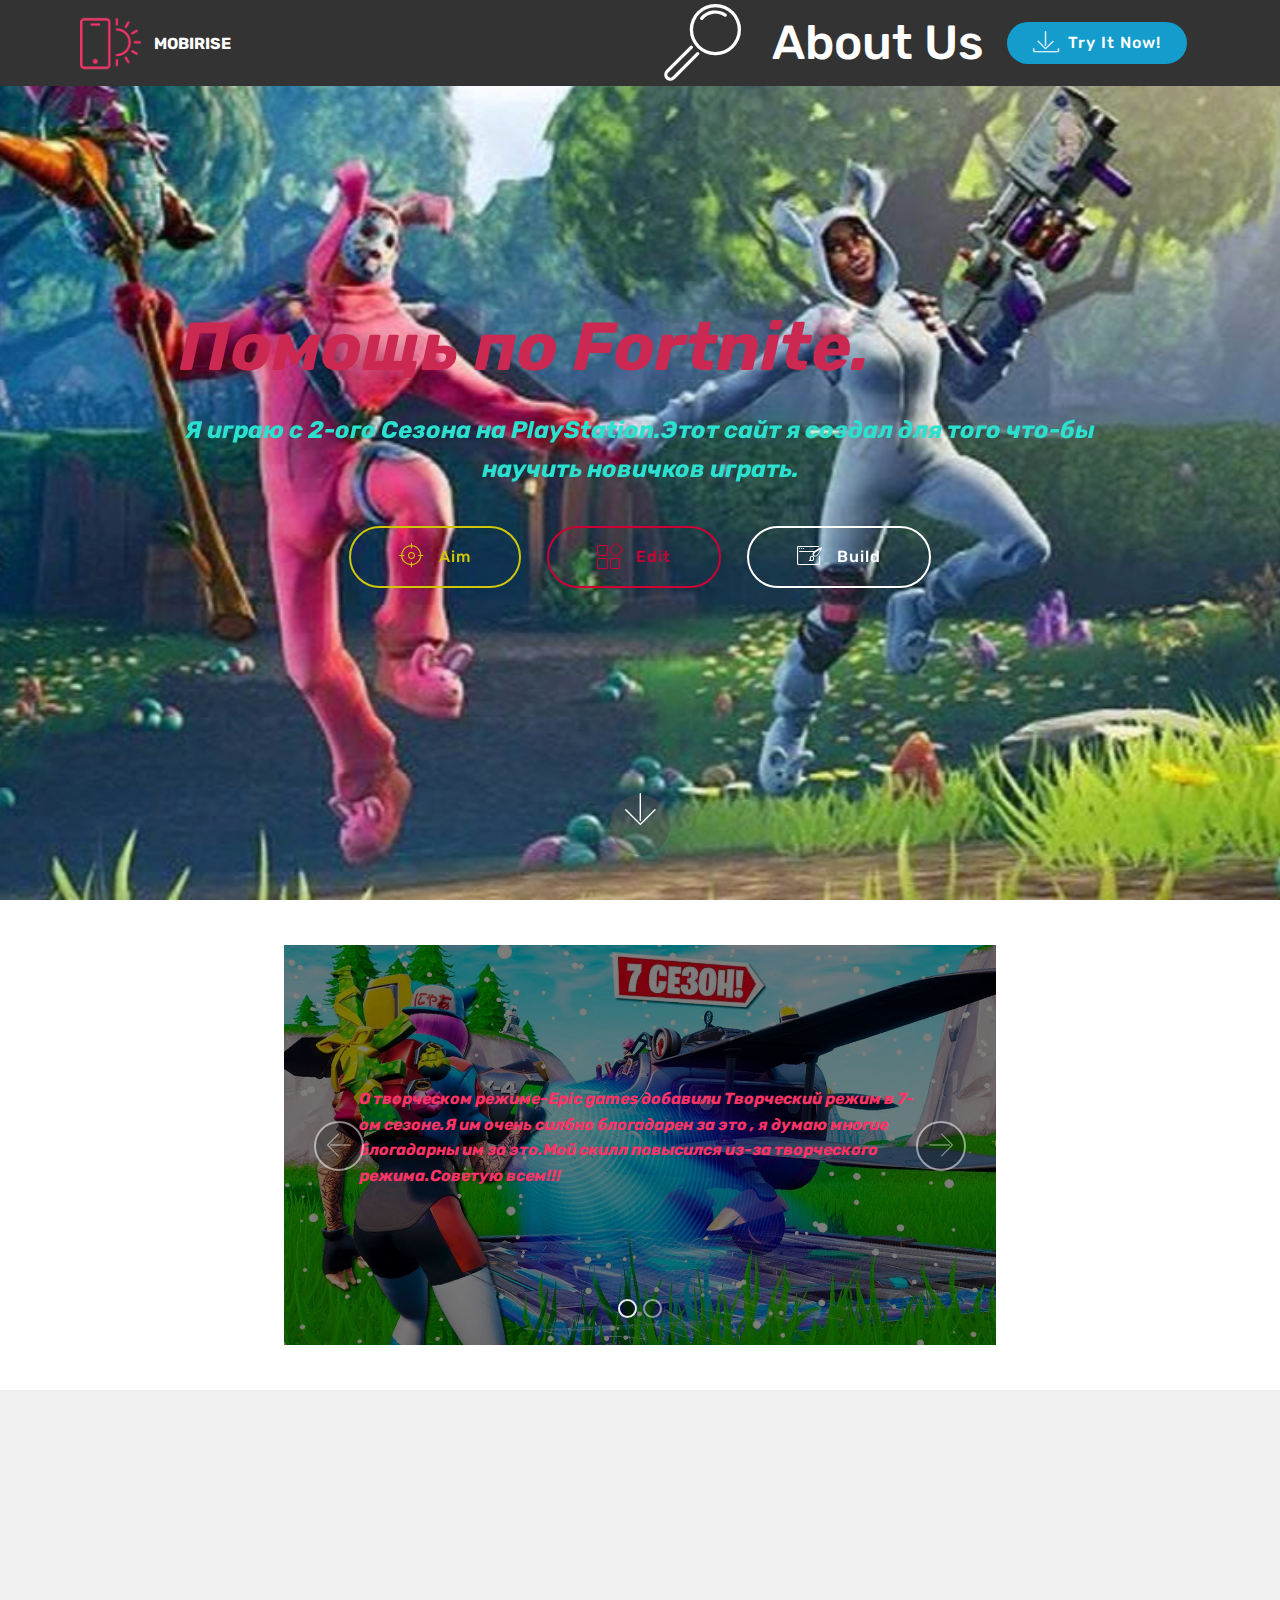
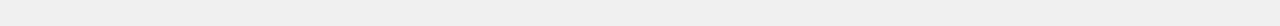
==== index.html @ 2cf1cedc "create github pages" ====
<!DOCTYPE html>
<html  >
<head>
  <!-- Site made with Mobirise Website Builder v4.10.6, https://mobirise.com -->
  <meta charset="UTF-8">
  <meta http-equiv="X-UA-Compatible" content="IE=edge">
  <meta name="generator" content="Mobirise v4.10.6, mobirise.com">
  <meta name="viewport" content="width=device-width, initial-scale=1, minimum-scale=1">
  <link rel="shortcut icon" href="assets/images/xynmxebt0ro-128x57-1.png" type="image/x-icon">
  <meta name="description" content="">
  
  <title>Home</title>
  <link rel="stylesheet" href="assets/web/assets/mobirise-icons/mobirise-icons.css">
  <link rel="stylesheet" href="assets/tether/tether.min.css">
  <link rel="stylesheet" href="assets/bootstrap/css/bootstrap.min.css">
  <link rel="stylesheet" href="assets/bootstrap/css/bootstrap-grid.min.css">
  <link rel="stylesheet" href="assets/bootstrap/css/bootstrap-reboot.min.css">
  <link rel="stylesheet" href="assets/dropdown/css/style.css">
  <link rel="stylesheet" href="assets/animatecss/animate.min.css">
  <link rel="stylesheet" href="assets/theme/css/style.css">
  <link rel="stylesheet" href="assets/mobirise/css/mbr-additional.css" type="text/css">
  
  
  
</head>
<body>
  <section class="menu cid-qTkzRZLJNu" once="menu" id="menu1-0">

    

    <nav class="navbar navbar-expand beta-menu navbar-dropdown align-items-center navbar-fixed-top navbar-toggleable-sm">
        <button class="navbar-toggler navbar-toggler-right" type="button" data-toggle="collapse" data-target="#navbarSupportedContent" aria-controls="navbarSupportedContent" aria-expanded="false" aria-label="Toggle navigation">
            <div class="hamburger">
                <span></span>
                <span></span>
                <span></span>
                <span></span>
            </div>
        </button>
        <div class="menu-logo">
            <div class="navbar-brand">
                <span class="navbar-logo">
                    <a href="https://mobirise.com">
                         <img src="assets/images/logo2.png" alt="Mobirise" style="height: 3.8rem;">
                    </a>
                </span>
                <span class="navbar-caption-wrap">
                    <a class="navbar-caption text-white display-4" href="https://mobirise.com">
                        MOBIRISE
                    </a>
                </span>
            </div>
        </div>
        <div class="collapse navbar-collapse" id="navbarSupportedContent">
            <ul class="navbar-nav nav-dropdown" data-app-modern-menu="true"><li class="nav-item">
                    <a class="nav-link link text-white display-2" href="https://mobirise.com">
                        <span class="mbri-search mbr-iconfont mbr-iconfont-btn"></span>
                        About Us
                    </a>
                </li></ul>
            <div class="navbar-buttons mbr-section-btn">
                <a class="btn btn-sm btn-primary display-4" href="https://mobirise.com">
                    <span class="mbri-save mbr-iconfont mbr-iconfont-btn "></span>
                    Try It Now!
                </a>
            </div>
        </div>
    </nav>
</section>

<section class="engine"><a href="https://mobirise.info/w">free html5 templates</a></section><section class="cid-qTkA127IK8 mbr-fullscreen mbr-parallax-background" id="header2-1">

    

    <div class="mbr-overlay" style="opacity: 0; background-color: rgb(118, 118, 118);"></div>

    <div class="container align-center">
        <div class="row justify-content-md-center">
            <div class="mbr-white col-md-10">
                <h1 class="mbr-section-title mbr-bold pb-3 mbr-fonts-style display-1"><em>Помощь по Fortnite.</em></h1>
                
                <p class="mbr-text pb-3 mbr-fonts-style display-5"><strong><em>Я играю с 2-ого Сезона на PlayStation.Этот сайт я создал для того что-бы научить новичков играть.</em></strong></p>
                <div class="mbr-section-btn"><a class="btn btn-md btn-success-outline display-7" href="page3.html"><span class="mbri-target mbr-iconfont mbr-iconfont-btn"></span>Aim</a>
                     <a class="btn btn-md btn-secondary-outline display-7" href="page2.html#header5-i"><span class="mbri-extension mbr-iconfont mbr-iconfont-btn"></span>Edit</a> <a class="btn btn-md btn-white-outline display-7" href="page1.html#counters4-a" target="_blank"><span class="mbri-website-theme mbr-iconfont mbr-iconfont-btn"></span>Build</a></div>
            </div>
        </div>
    </div>
    <div class="mbr-arrow hidden-sm-down" aria-hidden="true">
        <a href="#next">
            <i class="mbri-down mbr-iconfont"></i>
        </a>
    </div>
</section>

<section class="carousel slide cid-rxCg6i2IRf" data-interval="false" id="slider2-5">

    
    <div class="container content-slider">
        <div class="content-slider-wrap">
            <div><div class="mbr-slider slide carousel" data-pause="true" data-keyboard="false" data-ride="false" data-interval="false"><ol class="carousel-indicators"><li data-app-prevent-settings="" data-target="#slider2-5" class=" active" data-slide-to="0"></li><li data-app-prevent-settings="" data-target="#slider2-5" data-slide-to="1"></li></ol><div class="carousel-inner" role="listbox"><div class="carousel-item slider-fullscreen-image active" data-bg-video-slide="false" style="background-image: url(assets/images/maxresdefault-1280x720.jpg);"><div class="container container-slide"><div class="image_wrapper"><div class="mbr-overlay"></div><img src="assets/images/maxresdefault-1280x720.jpg"><div class="carousel-caption justify-content-center"><div class="col-10 align-center"><p class="lead mbr-text mbr-fonts-style display-7"><strong><em>О творческом режиме-Epic games добавили Творческий режим в 7-ом сезоне.Я им очень силбно блогадарен за это , я думаю многие блогадарны им за это.Мой скилл повысился из-за творческого режима.Советую всем!!!</em></strong></p></div></div></div></div></div><div class="carousel-item slider-fullscreen-image" data-bg-video-slide="false" style="background-image: url(assets/images/unnamed-288x288.jpeg);"><div class="container container-slide"><div class="image_wrapper"><div class="mbr-overlay"></div><img src="assets/images/unnamed-288x288.jpeg"><div class="carousel-caption justify-content-center"><div class="col-10 align-center"><p class="lead mbr-text mbr-fonts-style display-7"><strong><em>У меня есть свой канал "LutpuT,, подписывайтесь!</em></strong></p></div></div></div></div></div></div><a data-app-prevent-settings="" class="carousel-control carousel-control-prev" role="button" data-slide="prev" href="#slider2-5"><span aria-hidden="true" class="mbri-left mbr-iconfont"></span><span class="sr-only">Previous</span></a><a data-app-prevent-settings="" class="carousel-control carousel-control-next" role="button" data-slide="next" href="#slider2-5"><span aria-hidden="true" class="mbri-right mbr-iconfont"></span><span class="sr-only">Next</span></a></div></div> 
        </div>
    </div>
</section>

<section class="mbr-section info1 cid-rxD9LId1D6" data-bg-video="http://www.youtube.com/watch?v=uNCr7NdOJgw" id="info1-r">

    

    <div class="mbr-overlay" style="opacity: 0.9; background-color: rgb(239, 239, 239);">
    </div>
    <div class="container">
        <div class="row justify-content-center content-row">
            <div class="media-container-column title col-12 col-lg-7 col-md-6">
                
                <h2 class="align-left mbr-bold mbr-fonts-style display-2">Создатель-Шиков Артем.</h2>
            </div>
            <div class="media-container-column col-12 col-lg-3 col-md-4">
                
            </div>
        </div>
    </div>
</section>


  <script src="assets/web/assets/jquery/jquery.min.js"></script>
  <script src="assets/popper/popper.min.js"></script>
  <script src="assets/tether/tether.min.js"></script>
  <script src="assets/bootstrap/js/bootstrap.min.js"></script>
  <script src="assets/smoothscroll/smooth-scroll.js"></script>
  <script src="assets/dropdown/js/nav-dropdown.js"></script>
  <script src="assets/dropdown/js/navbar-dropdown.js"></script>
  <script src="assets/touchswipe/jquery.touch-swipe.min.js"></script>
  <script src="assets/bootstrapcarouselswipe/bootstrap-carousel-swipe.js"></script>
  <script src="assets/parallax/jarallax.min.js"></script>
  <script src="assets/ytplayer/jquery.mb.ytplayer.min.js"></script>
  <script src="assets/vimeoplayer/jquery.mb.vimeo_player.js"></script>
  <script src="assets/viewportchecker/jquery.viewportchecker.js"></script>
  <script src="assets/theme/js/script.js"></script>
  <script src="assets/slidervideo/script.js"></script>
  
  
  <input name="animation" type="hidden">
  </body>
</html>
---- assets/web/assets/mobirise-icons/mobirise-icons.css ----
@font-face {
  font-family: 'MobiriseIcons';
  src:  url('mobirise-icons.eot?spat4u');
  src:  url('mobirise-icons.eot?spat4u#iefix') format('embedded-opentype'),
    url('mobirise-icons.ttf?spat4u') format('truetype'),
    url('mobirise-icons.woff?spat4u') format('woff'),
    url('mobirise-icons.svg?spat4u#MobiriseIcons') format('svg');
  font-weight: normal;
  font-style: normal;
}

[class^="mbri-"], [class*=" mbri-"] {
  /* use !important to prevent issues with browser extensions that change fonts */
  font-family: MobiriseIcons !important;
  speak: none;
  font-style: normal;
  font-weight: normal;
  font-variant: normal;
  text-transform: none;
  line-height: 1;

  /* Better Font Rendering =========== */
  -webkit-font-smoothing: antialiased;
  -moz-osx-font-smoothing: grayscale;
}

.mbri-add-submenu:before {
  content: "\e900";
}
.mbri-alert:before {
  content: "\e901";
}
.mbri-align-center:before {
  content: "\e902";
}
.mbri-align-justify:before {
  content: "\e903";
}
.mbri-align-left:before {
  content: "\e904";
}
.mbri-align-right:before {
  content: "\e905";
}
.mbri-android:before {
  content: "\e906";
}
.mbri-apple:before {
  content: "\e907";
}
.mbri-arrow-down:before {
  content: "\e908";
}
.mbri-arrow-next:before {
  content: "\e909";
}
.mbri-arrow-prev:before {
  content: "\e90a";
}
.mbri-arrow-up:before {
  content: "\e90b";
}
.mbri-bold:before {
  content: "\e90c";
}
.mbri-bookmark:before {
  content: "\e90d";
}
.mbri-bootstrap:before {
  content: "\e90e";
}
.mbri-briefcase:before {
  content: "\e90f";
}
.mbri-browse:before {
  content: "\e910";
}
.mbri-bulleted-list:before {
  content: "\e911";
}
.mbri-calendar:before {
  content: "\e912";
}
.mbri-camera:before {
  content: "\e913";
}
.mbri-cart-add:before {
  content: "\e914";
}
.mbri-cart-full:before {
  content: "\e915";
}
.mbri-cash:before {
  content: "\e916";
}
.mbri-change-style:before {
  content: "\e917";
}
.mbri-chat:before {
  content: "\e918";
}
.mbri-clock:before {
  content: "\e919";
}
.mbri-close:before {
  content: "\e91a";
}
.mbri-cloud:before {
  content: "\e91b";
}
.mbri-code:before {
  content: "\e91c";
}
.mbri-contact-form:before {
  content: "\e91d";
}
.mbri-credit-card:before {
  content: "\e91e";
}
.mbri-cursor-click:before {
  content: "\e91f";
}
.mbri-cust-feedback:before {
  content: "\e920";
}
.mbri-database:before {
  content: "\e921";
}
.mbri-delivery:before {
  content: "\e922";
}
.mbri-desktop:before {
  content: "\e923";
}
.mbri-devices:before {
  content: "\e924";
}
.mbri-down:before {
  content: "\e925";
}
.mbri-download:before {
  content: "\e989";
}
.mbri-drag-n-drop:before {
  content: "\e927";
}
.mbri-drag-n-drop2:before {
  content: "\e928";
}
.mbri-edit:before {
  content: "\e929";
}
.mbri-edit2:before {
  content: "\e92a";
}
.mbri-error:before {
  content: "\e92b";
}
.mbri-extension:before {
  content: "\e92c";
}
.mbri-features:before {
  content: "\e92d";
}
.mbri-file:before {
  content: "\e92e";
}
.mbri-flag:before {
  content: "\e92f";
}
.mbri-folder:before {
  content: "\e930";
}
.mbri-gift:before {
  content: "\e931";
}
.mbri-github:before {
  content: "\e932";
}
.mbri-globe:before {
  content: "\e933";
}
.mbri-globe-2:before {
  content: "\e934";
}
.mbri-growing-chart:before {
  content: "\e935";
}
.mbri-hearth:before {
  content: "\e936";
}
.mbri-help:before {
  content: "\e937";
}
.mbri-home:before {
  content: "\e938";
}
.mbri-hot-cup:before {
  content: "\e939";
}
.mbri-idea:before {
  content: "\e93a";
}
.mbri-image-gallery:before {
  content: "\e93b";
}
.mbri-image-slider:before {
  content: "\e93c";
}
.mbri-info:before {
  content: "\e93d";
}
.mbri-italic:before {
  content: "\e93e";
}
.mbri-key:before {
  content: "\e93f";
}
.mbri-laptop:before {
  content: "\e940";
}
.mbri-layers:before {
  content: "\e941";
}
.mbri-left-right:before {
  content: "\e942";
}
.mbri-left:before {
  content: "\e943";
}
.mbri-letter:before {
  content: "\e944";
}
.mbri-like:before {
  content: "\e945";
}
.mbri-link:before {
  content: "\e946";
}
.mbri-lock:before {
  content: "\e947";
}
.mbri-login:before {
  content: "\e948";
}
.mbri-logout:before {
  content: "\e949";
}
.mbri-magic-stick:before {
  content: "\e94a";
}
.mbri-map-pin:before {
  content: "\e94b";
}
.mbri-menu:before {
  content: "\e94c";
}
.mbri-mobile:before {
  content: "\e94d";
}
.mbri-mobile2:before {
  content: "\e94e";
}
.mbri-mobirise:before {
  content: "\e94f";
}
.mbri-more-horizontal:before {
  content: "\e950";
}
.mbri-more-vertical:before {
  content: "\e951";
}
.mbri-music:before {
  content: "\e952";
}
.mbri-new-file:before {
  content: "\e953";
}
.mbri-numbered-list:before {
  content: "\e954";
}
.mbri-opened-folder:before {
  content: "\e955";
}
.mbri-pages:before {
  content: "\e956";
}
.mbri-paper-plane:before {
  content: "\e957";
}
.mbri-paperclip:before {
  content: "\e958";
}
.mbri-photo:before {
  content: "\e959";
}
.mbri-photos:before {
  content: "\e95a";
}
.mbri-pin:before {
  content: "\e95b";
}
.mbri-play:before {
  content: "\e95c";
}
.mbri-plus:before {
  content: "\e95d";
}
.mbri-preview:before {
  content: "\e95e";
}
.mbri-print:before {
  content: "\e95f";
}
.mbri-protect:before {
  content: "\e960";
}
.mbri-question:before {
  content: "\e961";
}
.mbri-quote-left:before {
  content: "\e962";
}
.mbri-quote-right:before {
  content: "\e963";
}
.mbri-refresh:before {
  content: "\e964";
}
.mbri-responsive:before {
  content: "\e965";
}
.mbri-right:before {
  content: "\e966";
}
.mbri-rocket:before {
  content: "\e967";
}
.mbri-sad-face:before {
  content: "\e968";
}
.mbri-sale:before {
  content: "\e969";
}
.mbri-save:before {
  content: "\e96a";
}
.mbri-search:before {
  content: "\e96b";
}
.mbri-setting:before {
  content: "\e96c";
}
.mbri-setting2:before {
  content: "\e96d";
}
.mbri-setting3:before {
  content: "\e96e";
}
.mbri-share:before {
  content: "\e96f";
}
.mbri-shopping-bag:before {
  content: "\e970";
}
.mbri-shopping-basket:before {
  content: "\e971";
}
.mbri-shopping-cart:before {
  content: "\e972";
}
.mbri-sites:before {
  content: "\e973";
}
.mbri-smile-face:before {
  content: "\e974";
}
.mbri-speed:before {
  content: "\e975";
}
.mbri-star:before {
  content: "\e976";
}
.mbri-success:before {
  content: "\e977";
}
.mbri-sun:before {
  content: "\e978";
}
.mbri-sun2:before {
  content: "\e979";
}
.mbri-tablet:before {
  content: "\e97a";
}
.mbri-tablet-vertical:before {
  content: "\e97b";
}
.mbri-target:before {
  content: "\e97c";
}
.mbri-timer:before {
  content: "\e97d";
}
.mbri-to-ftp:before {
  content: "\e97e";
}
.mbri-to-local-drive:before {
  content: "\e97f";
}
.mbri-touch-swipe:before {
  content: "\e980";
}
.mbri-touch:before {
  content: "\e981";
}
.mbri-trash:before {
  content: "\e982";
}
.mbri-underline:before {
  content: "\e983";
}
.mbri-unlink:before {
  content: "\e984";
}
.mbri-unlock:before {
  content: "\e985";
}
.mbri-up-down:before {
  content: "\e986";
}
.mbri-up:before {
  content: "\e987";
}
.mbri-update:before {
  content: "\e988";
}
.mbri-upload:before {
 content: "\e926"; 
}
.mbri-user:before {
  content: "\e98a";
}
.mbri-user2:before {
  content: "\e98b";
}
.mbri-users:before {
  content: "\e98c";
}
.mbri-video:before {
  content: "\e98d";
}
.mbri-video-play:before {
  content: "\e98e";
}
.mbri-watch:before {
  content: "\e98f";
}
.mbri-website-theme:before {
  content: "\e990";
}
.mbri-wifi:before {
  content: "\e991";
}
.mbri-windows:before {
  content: "\e992";
}
.mbri-zoom-out:before {
  content: "\e993";
}
.mbri-redo:before {
  content: "\e994";
}
.mbri-undo:before {
  content: "\e995";
}
---- assets/dropdown/css/style.css ----
.navbar-dropdown {
  left: 0;
  padding: 0;
  position: absolute;
  right: 0;
  top: 0;
  transition: all 0.45s ease;
  z-index: 1030;
  background: #282828; }
  .navbar-dropdown .navbar-logo {
    margin-right: 0.8rem;
    transition: margin 0.3s ease-in-out;
    vertical-align: middle; }
    .navbar-dropdown .navbar-logo img {
      height: 3.125rem;
      transition: all 0.3s ease-in-out; }
    .navbar-dropdown .navbar-logo.mbr-iconfont {
      font-size: 3.125rem;
      line-height: 3.125rem; }
  .navbar-dropdown .navbar-caption {
    font-weight: 700;
    white-space: normal;
    vertical-align: -4px;
    line-height: 3.125rem !important; }
    .navbar-dropdown .navbar-caption, .navbar-dropdown .navbar-caption:hover {
      color: inherit;
      text-decoration: none; }
  .navbar-dropdown .mbr-iconfont + .navbar-caption {
    vertical-align: -1px; }
  .navbar-dropdown.navbar-fixed-top {
    position: fixed; }
  .navbar-dropdown .navbar-brand span {
    vertical-align: -4px; }
  .navbar-dropdown.bg-color.transparent {
    background: none; }
  .navbar-dropdown.navbar-short .navbar-brand {
    padding: 0.625rem 0; }
    .navbar-dropdown.navbar-short .navbar-brand span {
      vertical-align: -1px; }
  .navbar-dropdown.navbar-short .navbar-caption {
    line-height: 2.375rem !important;
    vertical-align: -2px; }
  .navbar-dropdown.navbar-short .navbar-logo {
    margin-right: 0.5rem; }
    .navbar-dropdown.navbar-short .navbar-logo img {
      height: 2.375rem; }
    .navbar-dropdown.navbar-short .navbar-logo.mbr-iconfont {
      font-size: 2.375rem;
      line-height: 2.375rem; }
  .navbar-dropdown.navbar-short .mbr-table-cell {
    height: 3.625rem; }
  .navbar-dropdown .navbar-close {
    left: 0.6875rem;
    position: fixed;
    top: 0.75rem;
    z-index: 1000; }
  .navbar-dropdown .hamburger-icon {
    content: "";
    display: inline-block;
    vertical-align: middle;
    width: 16px;
    -webkit-box-shadow: 0 -6px 0 1px #282828,0 0 0 1px #282828,0 6px 0 1px #282828;
    -moz-box-shadow: 0 -6px 0 1px #282828,0 0 0 1px #282828,0 6px 0 1px #282828;
    box-shadow: 0 -6px 0 1px #282828,0 0 0 1px #282828,0 6px 0 1px #282828; }

.dropdown-menu .dropdown-toggle[data-toggle="dropdown-submenu"]::after {
  border-bottom: 0.35em solid transparent;
  border-left: 0.35em solid;
  border-right: 0;
  border-top: 0.35em solid transparent;
  margin-left: 0.3rem; }

.dropdown-menu .dropdown-item:focus {
  outline: 0; }

.nav-dropdown {
  font-size: 0.75rem;
  font-weight: 500;
  height: auto !important; }
  .nav-dropdown .nav-btn {
    padding-left: 1rem; }
  .nav-dropdown .link {
    margin: .667em 1.667em;
    font-weight: 500;
    padding: 0;
    transition: color .2s ease-in-out; }
    .nav-dropdown .link.dropdown-toggle {
      margin-right: 2.583em; }
      .nav-dropdown .link.dropdown-toggle::after {
        margin-left: .25rem;
        border-top: 0.35em solid;
        border-right: 0.35em solid transparent;
        border-left: 0.35em solid transparent;
        border-bottom: 0; }
      .nav-dropdown .link.dropdown-toggle[aria-expanded="true"] {
        margin: 0;
        padding: 0.667em 3.263em  0.667em 1.667em; }
  .nav-dropdown .link::after,
  .nav-dropdown .dropdown-item::after {
    color: inherit; }
  .nav-dropdown .btn {
    font-size: 0.75rem;
    font-weight: 700;
    letter-spacing: 0;
    margin-bottom: 0;
    padding-left: 1.25rem;
    padding-right: 1.25rem; }
  .nav-dropdown .dropdown-menu {
    border-radius: 0;
    border: 0;
    left: 0;
    margin: 0;
    padding-bottom: 1.25rem;
    padding-top: 1.25rem;
    position: relative; }
  .nav-dropdown .dropdown-submenu {
    margin-left: 0.125rem;
    top: 0; }
  .nav-dropdown .dropdown-item {
    font-weight: 500;
    line-height: 2;
    padding: 0.3846em 4.615em 0.3846em 1.5385em;
    position: relative;
    transition: color .2s ease-in-out, background-color .2s ease-in-out; }
    .nav-dropdown .dropdown-item::after {
      margin-top: -0.3077em;
      position: absolute;
      right: 1.1538em;
      top: 50%; }
    .nav-dropdown .dropdown-item:focus, .nav-dropdown .dropdown-item:hover {
      background: none; }

@media (max-width: 767px) {
  .nav-dropdown.navbar-toggleable-sm {
    bottom: 0;
    display: none;
    left: 0;
    overflow-x: hidden;
    position: fixed;
    top: 0;
    transform: translateX(-100%);
    -ms-transform: translateX(-100%);
    -webkit-transform: translateX(-100%);
    width: 18.75rem;
    z-index: 999; } }
.nav-dropdown.navbar-toggleable-xl {
  bottom: 0;
  display: none;
  left: 0;
  overflow-x: hidden;
  position: fixed;
  top: 0;
  transform: translateX(-100%);
  -ms-transform: translateX(-100%);
  -webkit-transform: translateX(-100%);
  width: 18.75rem;
  z-index: 999; }

.nav-dropdown-sm {
  display: block !important;
  overflow-x: hidden;
  overflow: auto;
  padding-top: 3.875rem; }
  .nav-dropdown-sm::after {
    content: "";
    display: block;
    height: 3rem;
    width: 100%; }
  .nav-dropdown-sm.collapse.in ~ .navbar-close {
    display: block !important; }
  .nav-dropdown-sm.collapsing, .nav-dropdown-sm.collapse.in {
    transform: translateX(0);
    -ms-transform: translateX(0);
    -webkit-transform: translateX(0);
    transition: all 0.25s ease-out;
    -webkit-transition: all 0.25s ease-out;
    background: #282828; }
  .nav-dropdown-sm.collapsing[aria-expanded="false"] {
    transform: translateX(-100%);
    -ms-transform: translateX(-100%);
    -webkit-transform: translateX(-100%); }
  .nav-dropdown-sm .nav-item {
    display: block;
    margin-left: 0 !important;
    padding-left: 0; }
  .nav-dropdown-sm .link,
  .nav-dropdown-sm .dropdown-item {
    border-top: 1px dotted rgba(255, 255, 255, 0.1);
    font-size: 0.8125rem;
    line-height: 1.6;
    margin: 0 !important;
    padding: 0.875rem 2.4rem 0.875rem 1.5625rem !important;
    position: relative;
    white-space: normal; }
    .nav-dropdown-sm .link:focus, .nav-dropdown-sm .link:hover,
    .nav-dropdown-sm .dropdown-item:focus,
    .nav-dropdown-sm .dropdown-item:hover {
      background: rgba(0, 0, 0, 0.2) !important;
      color: #c0a375; }
  .nav-dropdown-sm .nav-btn {
    position: relative;
    padding: 1.5625rem 1.5625rem 0 1.5625rem; }
    .nav-dropdown-sm .nav-btn::before {
      border-top: 1px dotted rgba(255, 255, 255, 0.1);
      content: "";
      left: 0;
      position: absolute;
      top: 0;
      width: 100%; }
    .nav-dropdown-sm .nav-btn + .nav-btn {
      padding-top: 0.625rem; }
      .nav-dropdown-sm .nav-btn + .nav-btn::before {
        display: none; }
  .nav-dropdown-sm .btn {
    padding: 0.625rem 0; }
  .nav-dropdown-sm .dropdown-toggle[data-toggle="dropdown-submenu"]::after {
    margin-left: .25rem;
    border-top: 0.35em solid;
    border-right: 0.35em solid transparent;
    border-left: 0.35em solid transparent;
    border-bottom: 0; }
  .nav-dropdown-sm .dropdown-toggle[data-toggle="dropdown-submenu"][aria-expanded="true"]::after {
    border-top: 0;
    border-right: 0.35em solid transparent;
    border-left: 0.35em solid transparent;
    border-bottom: 0.35em solid; }
  .nav-dropdown-sm .dropdown-menu {
    margin: 0;
    padding: 0;
    position: relative;
    top: 0;
    left: 0;
    width: 100%;
    border: 0;
    float: none;
    border-radius: 0;
    background: none; }
  .nav-dropdown-sm .dropdown-submenu {
    left: 100%;
    margin-left: 0.125rem;
    margin-top: -1.25rem;
    top: 0; }

.navbar-toggleable-sm .nav-dropdown .dropdown-menu {
  position: absolute; }

.navbar-toggleable-sm .nav-dropdown .dropdown-submenu {
  left: 100%;
  margin-left: 0.125rem;
  margin-top: -1.25rem;
  top: 0; }

.navbar-toggleable-sm.opened .nav-dropdown .dropdown-menu {
  position: relative; }

.navbar-toggleable-sm.opened .nav-dropdown .dropdown-submenu {
  left: 0;
  margin-left: 00rem;
  margin-top: 0rem;
  top: 0; }

.is-builder .nav-dropdown.collapsing {
  transition: none !important; }

/*# sourceMappingURL=style.css.map */
---- assets/theme/css/style.css ----
/*!
 * Mobirise v4 theme (https://mobirise.com/)
 * Copyright 2017 Mobirise
 */
section {
  background-color: #eeeeee;
}

section,
.container,
.container-fluid {
  position: relative;
  word-wrap: break-word;
}

a.mbr-iconfont:hover {
  text-decoration: none;
}

.article .lead p, .article .lead ul, .article .lead ol, .article .lead pre, .article .lead blockquote {
  margin-bottom: 0;
}

a {
  font-style: normal;
  font-weight: 400;
  cursor: pointer;
}

a, a:hover {
  text-decoration: none;
}

figure {
  margin-bottom: 0;
}

body {
  color: #232323;
}

h1, h2, h3, h4, h5, h6,
.h1, .h2, .h3, .h4, .h5, .h6,
.display-1, .display-2, .display-3, .display-4 {
  line-height: 1;
  word-break: break-word;
  word-wrap: break-word;
}

b, strong {
  font-weight: bold;
}

blockquote {
  padding: 10px 0 10px 20px;
  position: relative;
  border-left: 2px solid;
  border-color: #ff3366;
}

input:-webkit-autofill, input:-webkit-autofill:hover, input:-webkit-autofill:focus, input:-webkit-autofill:active {
  transition-delay: 9999s;
  transition-property: background-color, color;
}

textarea[type="hidden"] {
  display: none;
}

body {
  position: relative;
}

section {
  background-position: 50% 50%;
  background-repeat: no-repeat;
  background-size: cover;
}

section .mbr-background-video,
section .mbr-background-video-preview {
  position: absolute;
  bottom: 0;
  left: 0;
  right: 0;
  top: 0;
}

.hidden {
  visibility: hidden;
}

.mbr-z-index20 {
  z-index: 20;
}

/*! Base colors */
.mbr-white {
  color: #ffffff;
}

.mbr-black {
  color: #000000;
}

.mbr-bg-white {
  background-color: #ffffff;
}

.mbr-bg-black {
  background-color: #000000;
}

/*! Text-aligns */
.align-left {
  text-align: left;
}

.align-center {
  text-align: center;
}

.align-right {
  text-align: right;
}

@media (max-width: 767px) {
  .align-left, .align-center, .align-right, .mbr-section-btn, .mbr-section-title {
    text-align: center;
  }
}

/*! Font-weight  */
.mbr-light {
  font-weight: 300;
}

.mbr-regular {
  font-weight: 400;
}

.mbr-semibold {
  font-weight: 500;
}

.mbr-bold {
  font-weight: 700;
}

/*! Media  */
.media-size-item {
  -webkit-flex: 1 1 auto;
  -moz-flex: 1 1 auto;
  -ms-flex: 1 1 auto;
  -o-flex: 1 1 auto;
  flex: 1 1 auto;
}

.media-content {
  -webkit-flex-basis: 100%;
  flex-basis: 100%;
}

.media-container-row {
  display: -ms-flexbox;
  display: -webkit-flex;
  display: flex;
  -webkit-flex-direction: row;
  -ms-flex-direction: row;
  flex-direction: row;
  -webkit-flex-wrap: wrap;
  -ms-flex-wrap: wrap;
  flex-wrap: wrap;
  -webkit-justify-content: center;
  -ms-flex-pack: center;
  justify-content: center;
  -webkit-align-content: center;
  -ms-flex-line-pack: center;
  align-content: center;
  -webkit-align-items: start;
  -ms-flex-align: start;
  align-items: start;
}

.media-container-row .media-size-item {
  width: 400px;
}

.media-container-column {
  display: -ms-flexbox;
  display: -webkit-flex;
  display: flex;
  -webkit-flex-direction: column;
  -ms-flex-direction: column;
  flex-direction: column;
  -webkit-flex-wrap: wrap;
  -ms-flex-wrap: wrap;
  flex-wrap: wrap;
  -webkit-justify-content: center;
  -ms-flex-pack: center;
  justify-content: center;
  -webkit-align-content: center;
  -ms-flex-line-pack: center;
  align-content: center;
  -webkit-align-items: stretch;
  -ms-flex-align: stretch;
  align-items: stretch;
}

.media-container-column > * {
  width: 100%;
}

@media (min-width: 992px) {
  .media-container-row {
    -webkit-flex-wrap: nowrap;
    -ms-flex-wrap: nowrap;
    flex-wrap: nowrap;
  }
}

figure {
  overflow: hidden;
}

figure[mbr-media-size] {
  transition: width 0.1s;
}

.mbr-figure img, .mbr-figure iframe {
  display: block;
  width: 100%;
}

.card {
  background-color: transparent;
  border: none;
}

.card-box {
  width: 100%;
}

.card-img {
  text-align: center;
  flex-shrink: 0;
  -webkit-flex-shrink: 0;
}

.media {
  max-width: 100%;
  margin: 0 auto;
}

.mbr-figure {
  -ms-flex-item-align: center;
  -ms-grid-row-align: center;
  -webkit-align-self: center;
  align-self: center;
}

.media-container > div {
  max-width: 100%;
}

.mbr-figure img, .card-img img {
  width: 100%;
}

@media (max-width: 991px) {
  .media-size-item {
    width: auto !important;
  }
  .media {
    width: auto;
  }
  .mbr-figure {
    width: 100% !important;
  }
}

/*! Buttons */
.mbr-section-btn {
  margin-left: -.25rem;
  margin-right: -.25rem;
  font-size: 0;
}

nav .mbr-section-btn {
  margin-left: 0rem;
  margin-right: 0rem;
}

/*! Btn icon margin */
.btn .mbr-iconfont, .btn.btn-sm .mbr-iconfont {
  cursor: pointer;
  margin-right: 0.5rem;
}

.btn.btn-md .mbr-iconfont, .btn.btn-md .mbr-iconfont {
  margin-right: 0.8rem;
}

.mbr-regular {
  font-weight: 400;
}

.mbr-semibold {
  font-weight: 500;
}

.mbr-bold {
  font-weight: 700;
}

[type="submit"] {
  -webkit-appearance: none;
}

/*! Full-screen */
.mbr-fullscreen .mbr-overlay {
  min-height: 100vh;
}

.mbr-fullscreen {
  display: flex;
  display: -webkit-flex;
  display: -moz-flex;
  display: -ms-flex;
  display: -o-flex;
  align-items: center;
  -webkit-align-items: center;
  min-height: 100vh;
  padding-top: 3rem;
  padding-bottom: 3rem;
}

/*! Map */
.map {
  height: 25rem;
  position: relative;
}

.map iframe {
  width: 100%;
  height: 100%;
}

/* Form */
.form-asterisk {
  font-family: initial;
  position: absolute;
  top: -2px;
  font-weight: normal;
}

/*! Scroll to top arrow */
.mbr-arrow-up {
  bottom: 25px;
  right: 90px;
  position: fixed;
  text-align: right;
  z-index: 5000;
  color: #ffffff;
  font-size: 32px;
  transform: rotate(180deg);
  -webkit-transform: rotate(180deg);
}

.mbr-arrow-up a {
  background: rgba(0, 0, 0, 0.2);
  border-radius: 3px;
  color: #fff;
  display: inline-block;
  height: 60px;
  width: 60px;
  outline-style: none !important;
  position: relative;
  text-decoration: none;
  transition: all .3s ease-in-out;
  cursor: pointer;
  text-align: center;
}

.mbr-arrow-up a:hover {
  background-color: rgba(0, 0, 0, 0.4);
}

.mbr-arrow-up a i {
  line-height: 60px;
}

.mbr-arrow-up-icon {
  display: block;
  color: #fff;
}

.mbr-arrow-up-icon::before {
  content: "\203a";
  display: inline-block;
  font-family: serif;
  font-size: 32px;
  line-height: 1;
  font-style: normal;
  position: relative;
  top: 6px;
  left: -4px;
  -webkit-transform: rotate(-90deg);
  transform: rotate(-90deg);
}

/*! Arrow Down */
.mbr-arrow {
  position: absolute;
  bottom: 45px;
  left: 50%;
  width: 60px;
  height: 60px;
  cursor: pointer;
  background-color: rgba(80, 80, 80, 0.5);
  border-radius: 50%;
  -webkit-transform: translateX(-50%);
  transform: translateX(-50%);
}

.mbr-arrow > a {
  display: inline-block;
  text-decoration: none;
  outline-style: none;
  -webkit-animation: arrowdown 1.7s ease-in-out infinite;
  animation: arrowdown 1.7s ease-in-out infinite;
}

.mbr-arrow > a > i {
  position: absolute;
  top: -2px;
  left: 15px;
  font-size: 2rem;
}

@keyframes arrowdown {
  0% {
    transform: translateY(0px);
    -webkit-transform: translateY(0px);
  }
  50% {
    transform: translateY(-5px);
    -webkit-transform: translateY(-5px);
  }
  100% {
    transform: translateY(0px);
    -webkit-transform: translateY(0px);
  }
}

@-webkit-keyframes arrowdown {
  0% {
    transform: translateY(0px);
    -webkit-transform: translateY(0px);
  }
  50% {
    transform: translateY(-5px);
    -webkit-transform: translateY(-5px);
  }
  100% {
    transform: translateY(0px);
    -webkit-transform: translateY(0px);
  }
}

@media (max-width: 500px) {
  .mbr-arrow-up {
    left: 50%;
    right: auto;
    transform: translateX(-50%) rotate(180deg);
    -webkit-transform: translateX(-50%) rotate(180deg);
  }
}

/*Gradients animation*/
@keyframes gradient-animation {
  from {
    background-position: 0% 100%;
    animation-timing-function: ease-in-out;
  }
  to {
    background-position: 100% 0%;
    animation-timing-function: ease-in-out;
  }
}

@-webkit-keyframes gradient-animation {
  from {
    background-position: 0% 100%;
    animation-timing-function: ease-in-out;
  }
  to {
    background-position: 100% 0%;
    animation-timing-function: ease-in-out;
  }
}

.bg-gradient {
  background-size: 200% 200%;
  animation: gradient-animation 5s infinite alternate;
  -webkit-animation: gradient-animation 5s infinite alternate;
}

.menu .navbar-brand {
  display: -webkit-flex;
}

.menu .navbar-brand span {
  display: flex;
  display: -webkit-flex;
}

.menu .navbar-brand .navbar-caption-wrap {
  display: -webkit-flex;
}

.menu .navbar-brand .navbar-logo img {
  display: -webkit-flex;
}

@media (min-width: 768px) and (max-width: 1023px) {
  .menu .navbar-toggleable-sm .navbar-nav {
    display: -webkit-box;
    display: -webkit-flex;
    display: -ms-flexbox;
  }
}

@media (max-width: 1023px) {
  .menu .navbar-collapse {
    max-height: 93.5vh;
  }
  .menu .navbar-collapse.show {
    overflow: auto;
  }
}

@media (min-width: 1024px) {
  .menu .navbar-nav.nav-dropdown {
    display: -webkit-flex;
  }
  .menu .navbar-toggleable-sm .navbar-collapse {
    display: -webkit-flex !important;
  }
  .menu .collapsed .navbar-collapse {
    max-height: 93.5vh;
  }
  .menu .collapsed .navbar-collapse.show {
    overflow: auto;
  }
}

@media (max-width: 767px) {
  .menu .navbar-collapse {
    max-height: 80vh;
  }
}

.navbar {
  display: -webkit-flex;
  -webkit-flex-wrap: wrap;
  -webkit-align-items: center;
  -webkit-justify-content: space-between;
}

.navbar-collapse {
  -webkit-flex-basis: 100%;
  -webkit-flex-grow: 1;
  -webkit-align-items: center;
}

.nav-dropdown .link {
  padding: .667em 1.667em !important;
  margin: 0 !important;
}

.nav {
  display: -webkit-flex;
  -webkit-flex-wrap: wrap;
}

.row {
  display: -webkit-flex;
  -webkit-flex-wrap: wrap;
}

.justify-content-center {
  -webkit-justify-content: center;
}

.form-inline {
  display: -webkit-flex;
  -webkit-flex-flow: row wrap;
  -webkit-align-items: center;
}

.card-wrapper {
  -webkit-flex: 1;
}

.carousel-control {
  z-index: 10;
  display: -webkit-flex;
  -webkit-align-items: center;
  -webkit-justify-content: center;
}

.carousel-controls {
  display: -webkit-flex;
}

.media {
  display: -webkit-flex;
}

.form-group:focus {
  outline: none;
}

.jq-selectbox__select {
  padding: 1.07em .5em;
  position: absolute;
  top: 0;
  left: 0;
  width: 100%;
}

.jq-selectbox__dropdown {
  position: absolute;
  top: 100% !important;
  left: 0 !important;
  width: 100% !important;
}

.jq-selectbox__trigger-arrow {
  transform: translateY(-50%);
}

.jq-selectbox li {
  padding: 1.07em .5em;
}

input[type="range"] {
  padding-left: 0 !important;
  padding-right: 0 !important;
}

.modal-dialog, .modal-content {
  height: 100%;
}

.modal-dialog .carousel-inner {
  height: 100%;
  height: -webkit-fill-available;
  height: fill-available;
}

.carousel-item {
  text-align: center;
}

.carousel-item img {
  margin: auto;
}
.engine {
	position: absolute;
	text-indent: -2400px;
	text-align: center;
	padding: 0;
	top: 0;
	left: -2400px;
}
---- assets/mobirise/css/mbr-additional.css ----
@import url(https://fonts.googleapis.com/css?family=Rubik:300,300i,400,400i,500,500i,700,700i,900,900i);





body {
  font-style: normal;
  line-height: 1.5;
}
.mbr-section-title {
  font-style: normal;
  line-height: 1.2;
}
.mbr-section-subtitle {
  line-height: 1.3;
}
.mbr-text {
  font-style: normal;
  line-height: 1.6;
}
.display-1 {
  font-family: 'Rubik', sans-serif;
  font-size: 4.25rem;
}
.display-1 > .mbr-iconfont {
  font-size: 6.8rem;
}
.display-2 {
  font-family: 'Rubik', sans-serif;
  font-size: 3rem;
}
.display-2 > .mbr-iconfont {
  font-size: 4.8rem;
}
.display-4 {
  font-family: 'Rubik', sans-serif;
  font-size: 1rem;
}
.display-4 > .mbr-iconfont {
  font-size: 1.6rem;
}
.display-5 {
  font-family: 'Rubik', sans-serif;
  font-size: 1.5rem;
}
.display-5 > .mbr-iconfont {
  font-size: 2.4rem;
}
.display-7 {
  font-family: 'Rubik', sans-serif;
  font-size: 1rem;
}
.display-7 > .mbr-iconfont {
  font-size: 1.6rem;
}
/* ---- Fluid typography for mobile devices ---- */
/* 1.4 - font scale ratio ( bootstrap == 1.42857 ) */
/* 100vw - current viewport width */
/* (48 - 20)  48 == 48rem == 768px, 20 == 20rem == 320px(minimal supported viewport) */
/* 0.65 - min scale variable, may vary */
@media (max-width: 768px) {
  .display-1 {
    font-size: 3.4rem;
    font-size: calc( 2.1374999999999997rem + (4.25 - 2.1374999999999997) * ((100vw - 20rem) / (48 - 20)));
    line-height: calc( 1.4 * (2.1374999999999997rem + (4.25 - 2.1374999999999997) * ((100vw - 20rem) / (48 - 20))));
  }
  .display-2 {
    font-size: 2.4rem;
    font-size: calc( 1.7rem + (3 - 1.7) * ((100vw - 20rem) / (48 - 20)));
    line-height: calc( 1.4 * (1.7rem + (3 - 1.7) * ((100vw - 20rem) / (48 - 20))));
  }
  .display-4 {
    font-size: 0.8rem;
    font-size: calc( 1rem + (1 - 1) * ((100vw - 20rem) / (48 - 20)));
    line-height: calc( 1.4 * (1rem + (1 - 1) * ((100vw - 20rem) / (48 - 20))));
  }
  .display-5 {
    font-size: 1.2rem;
    font-size: calc( 1.175rem + (1.5 - 1.175) * ((100vw - 20rem) / (48 - 20)));
    line-height: calc( 1.4 * (1.175rem + (1.5 - 1.175) * ((100vw - 20rem) / (48 - 20))));
  }
}
/* Buttons */
.btn {
  font-weight: 500;
  border-width: 2px;
  font-style: normal;
  letter-spacing: 1px;
  margin: .4rem .8rem;
  white-space: normal;
  -webkit-transition: all 0.3s ease-in-out;
  -moz-transition: all 0.3s ease-in-out;
  transition: all 0.3s ease-in-out;
  display: inline-flex;
  align-items: center;
  justify-content: center;
  word-break: break-word;
  -webkit-align-items: center;
  -webkit-justify-content: center;
  display: -webkit-inline-flex;
  padding: 1rem 3rem;
  border-radius: 3px;
}
.btn-sm {
  font-weight: 500;
  letter-spacing: 1px;
  -webkit-transition: all 0.3s ease-in-out;
  -moz-transition: all 0.3s ease-in-out;
  transition: all 0.3s ease-in-out;
  padding: 0.6rem 1.5rem;
  border-radius: 3px;
}
.btn-md {
  font-weight: 500;
  letter-spacing: 1px;
  margin: .4rem .8rem !important;
  -webkit-transition: all 0.3s ease-in-out;
  -moz-transition: all 0.3s ease-in-out;
  transition: all 0.3s ease-in-out;
  padding: 1rem 3rem;
  border-radius: 3px;
}
.btn-lg {
  font-weight: 500;
  letter-spacing: 1px;
  margin: .4rem .8rem !important;
  -webkit-transition: all 0.3s ease-in-out;
  -moz-transition: all 0.3s ease-in-out;
  transition: all 0.3s ease-in-out;
  padding: 1.2rem 3.2rem;
  border-radius: 3px;
}
.bg-primary {
  background-color: #149dcc !important;
}
.bg-success {
  background-color: #f7ed4a !important;
}
.bg-info {
  background-color: #82786e !important;
}
.bg-warning {
  background-color: #879a9f !important;
}
.bg-danger {
  background-color: #b1a374 !important;
}
.btn-primary,
.btn-primary:active {
  background-color: #149dcc !important;
  border-color: #149dcc !important;
  color: #ffffff !important;
}
.btn-primary:hover,
.btn-primary:focus,
.btn-primary.focus,
.btn-primary.active {
  color: #ffffff !important;
  background-color: #0d6786 !important;
  border-color: #0d6786 !important;
}
.btn-primary.disabled,
.btn-primary:disabled {
  color: #ffffff !important;
  background-color: #0d6786 !important;
  border-color: #0d6786 !important;
}
.btn-secondary,
.btn-secondary:active {
  background-color: #ff3366 !important;
  border-color: #ff3366 !important;
  color: #ffffff !important;
}
.btn-secondary:hover,
.btn-secondary:focus,
.btn-secondary.focus,
.btn-secondary.active {
  color: #ffffff !important;
  background-color: #e50039 !important;
  border-color: #e50039 !important;
}
.btn-secondary.disabled,
.btn-secondary:disabled {
  color: #ffffff !important;
  background-color: #e50039 !important;
  border-color: #e50039 !important;
}
.btn-info,
.btn-info:active {
  background-color: #82786e !important;
  border-color: #82786e !important;
  color: #ffffff !important;
}
.btn-info:hover,
.btn-info:focus,
.btn-info.focus,
.btn-info.active {
  color: #ffffff !important;
  background-color: #59524b !important;
  border-color: #59524b !important;
}
.btn-info.disabled,
.btn-info:disabled {
  color: #ffffff !important;
  background-color: #59524b !important;
  border-color: #59524b !important;
}
.btn-success,
.btn-success:active {
  background-color: #f7ed4a !important;
  border-color: #f7ed4a !important;
  color: #3f3c03 !important;
}
.btn-success:hover,
.btn-success:focus,
.btn-success.focus,
.btn-success.active {
  color: #3f3c03 !important;
  background-color: #eadd0a !important;
  border-color: #eadd0a !important;
}
.btn-success.disabled,
.btn-success:disabled {
  color: #3f3c03 !important;
  background-color: #eadd0a !important;
  border-color: #eadd0a !important;
}
.btn-warning,
.btn-warning:active {
  background-color: #879a9f !important;
  border-color: #879a9f !important;
  color: #ffffff !important;
}
.btn-warning:hover,
.btn-warning:focus,
.btn-warning.focus,
.btn-warning.active {
  color: #ffffff !important;
  background-color: #617479 !important;
  border-color: #617479 !important;
}
.btn-warning.disabled,
.btn-warning:disabled {
  color: #ffffff !important;
  background-color: #617479 !important;
  border-color: #617479 !important;
}
.btn-danger,
.btn-danger:active {
  background-color: #b1a374 !important;
  border-color: #b1a374 !important;
  color: #ffffff !important;
}
.btn-danger:hover,
.btn-danger:focus,
.btn-danger.focus,
.btn-danger.active {
  color: #ffffff !important;
  background-color: #8b7d4e !important;
  border-color: #8b7d4e !important;
}
.btn-danger.disabled,
.btn-danger:disabled {
  color: #ffffff !important;
  background-color: #8b7d4e !important;
  border-color: #8b7d4e !important;
}
.btn-white {
  color: #333333 !important;
}
.btn-white,
.btn-white:active {
  background-color: #ffffff !important;
  border-color: #ffffff !important;
  color: #808080 !important;
}
.btn-white:hover,
.btn-white:focus,
.btn-white.focus,
.btn-white.active {
  color: #808080 !important;
  background-color: #d9d9d9 !important;
  border-color: #d9d9d9 !important;
}
.btn-white.disabled,
.btn-white:disabled {
  color: #808080 !important;
  background-color: #d9d9d9 !important;
  border-color: #d9d9d9 !important;
}
.btn-black,
.btn-black:active {
  background-color: #333333 !important;
  border-color: #333333 !important;
  color: #ffffff !important;
}
.btn-black:hover,
.btn-black:focus,
.btn-black.focus,
.btn-black.active {
  color: #ffffff !important;
  background-color: #0d0d0d !important;
  border-color: #0d0d0d !important;
}
.btn-black.disabled,
.btn-black:disabled {
  color: #ffffff !important;
  background-color: #0d0d0d !important;
  border-color: #0d0d0d !important;
}
.btn-primary-outline,
.btn-primary-outline:active {
  background: none;
  border-color: #0b566f;
  color: #0b566f;
}
.btn-primary-outline:hover,
.btn-primary-outline:focus,
.btn-primary-outline.focus,
.btn-primary-outline.active {
  color: #ffffff;
  background-color: #149dcc;
  border-color: #149dcc;
}
.btn-primary-outline.disabled,
.btn-primary-outline:disabled {
  color: #ffffff !important;
  background-color: #149dcc !important;
  border-color: #149dcc !important;
}
.btn-secondary-outline,
.btn-secondary-outline:active {
  background: none;
  border-color: #cc0033;
  color: #cc0033;
}
.btn-secondary-outline:hover,
.btn-secondary-outline:focus,
.btn-secondary-outline.focus,
.btn-secondary-outline.active {
  color: #ffffff;
  background-color: #ff3366;
  border-color: #ff3366;
}
.btn-secondary-outline.disabled,
.btn-secondary-outline:disabled {
  color: #ffffff !important;
  background-color: #ff3366 !important;
  border-color: #ff3366 !important;
}
.btn-info-outline,
.btn-info-outline:active {
  background: none;
  border-color: #4b453f;
  color: #4b453f;
}
.btn-info-outline:hover,
.btn-info-outline:focus,
.btn-info-outline.focus,
.btn-info-outline.active {
  color: #ffffff;
  background-color: #82786e;
  border-color: #82786e;
}
.btn-info-outline.disabled,
.btn-info-outline:disabled {
  color: #ffffff !important;
  background-color: #82786e !important;
  border-color: #82786e !important;
}
.btn-success-outline,
.btn-success-outline:active {
  background: none;
  border-color: #d2c609;
  color: #d2c609;
}
.btn-success-outline:hover,
.btn-success-outline:focus,
.btn-success-outline.focus,
.btn-success-outline.active {
  color: #3f3c03;
  background-color: #f7ed4a;
  border-color: #f7ed4a;
}
.btn-success-outline.disabled,
.btn-success-outline:disabled {
  color: #3f3c03 !important;
  background-color: #f7ed4a !important;
  border-color: #f7ed4a !important;
}
.btn-warning-outline,
.btn-warning-outline:active {
  background: none;
  border-color: #55666b;
  color: #55666b;
}
.btn-warning-outline:hover,
.btn-warning-outline:focus,
.btn-warning-outline.focus,
.btn-warning-outline.active {
  color: #ffffff;
  background-color: #879a9f;
  border-color: #879a9f;
}
.btn-warning-outline.disabled,
.btn-warning-outline:disabled {
  color: #ffffff !important;
  background-color: #879a9f !important;
  border-color: #879a9f !important;
}
.btn-danger-outline,
.btn-danger-outline:active {
  background: none;
  border-color: #7a6e45;
  color: #7a6e45;
}
.btn-danger-outline:hover,
.btn-danger-outline:focus,
.btn-danger-outline.focus,
.btn-danger-outline.active {
  color: #ffffff;
  background-color: #b1a374;
  border-color: #b1a374;
}
.btn-danger-outline.disabled,
.btn-danger-outline:disabled {
  color: #ffffff !important;
  background-color: #b1a374 !important;
  border-color: #b1a374 !important;
}
.btn-black-outline,
.btn-black-outline:active {
  background: none;
  border-color: #000000;
  color: #000000;
}
.btn-black-outline:hover,
.btn-black-outline:focus,
.btn-black-outline.focus,
.btn-black-outline.active {
  color: #ffffff;
  background-color: #333333;
  border-color: #333333;
}
.btn-black-outline.disabled,
.btn-black-outline:disabled {
  color: #ffffff !important;
  background-color: #333333 !important;
  border-color: #333333 !important;
}
.btn-white-outline,
.btn-white-outline:active,
.btn-white-outline.active {
  background: none;
  border-color: #ffffff;
  color: #ffffff;
}
.btn-white-outline:hover,
.btn-white-outline:focus,
.btn-white-outline.focus {
  color: #333333;
  background-color: #ffffff;
  border-color: #ffffff;
}
.text-primary {
  color: #149dcc !important;
}
.text-secondary {
  color: #ff3366 !important;
}
.text-success {
  color: #f7ed4a !important;
}
.text-info {
  color: #82786e !important;
}
.text-warning {
  color: #879a9f !important;
}
.text-danger {
  color: #b1a374 !important;
}
.text-white {
  color: #ffffff !important;
}
.text-black {
  color: #000000 !important;
}
a.text-primary:hover,
a.text-primary:focus {
  color: #0b566f !important;
}
a.text-secondary:hover,
a.text-secondary:focus {
  color: #cc0033 !important;
}
a.text-success:hover,
a.text-success:focus {
  color: #d2c609 !important;
}
a.text-info:hover,
a.text-info:focus {
  color: #4b453f !important;
}
a.text-warning:hover,
a.text-warning:focus {
  color: #55666b !important;
}
a.text-danger:hover,
a.text-danger:focus {
  color: #7a6e45 !important;
}
a.text-white:hover,
a.text-white:focus {
  color: #b3b3b3 !important;
}
a.text-black:hover,
a.text-black:focus {
  color: #4d4d4d !important;
}
.alert-success {
  background-color: #70c770;
}
.alert-info {
  background-color: #82786e;
}
.alert-warning {
  background-color: #879a9f;
}
.alert-danger {
  background-color: #b1a374;
}
.mbr-section-btn a.btn:not(.btn-form) {
  border-radius: 100px;
}
.mbr-section-btn a.btn:not(.btn-form):hover,
.mbr-section-btn a.btn:not(.btn-form):focus {
  box-shadow: none !important;
}
.mbr-section-btn a.btn:not(.btn-form):hover,
.mbr-section-btn a.btn:not(.btn-form):focus {
  box-shadow: 0 10px 40px 0 rgba(0, 0, 0, 0.2) !important;
  -webkit-box-shadow: 0 10px 40px 0 rgba(0, 0, 0, 0.2) !important;
}
.mbr-gallery-filter li a {
  border-radius: 100px !important;
}
.mbr-gallery-filter li.active .btn {
  background-color: #149dcc;
  border-color: #149dcc;
  color: #ffffff;
}
.mbr-gallery-filter li.active .btn:focus {
  box-shadow: none;
}
.nav-tabs .nav-link {
  border-radius: 100px !important;
}
.btn-form {
  border-radius: 0;
}
.btn-form:hover {
  cursor: pointer;
}
a,
a:hover {
  color: #149dcc;
}
.mbr-plan-header.bg-primary .mbr-plan-subtitle,
.mbr-plan-header.bg-primary .mbr-plan-price-desc {
  color: #b4e6f8;
}
.mbr-plan-header.bg-success .mbr-plan-subtitle,
.mbr-plan-header.bg-success .mbr-plan-price-desc {
  color: #ffffff;
}
.mbr-plan-header.bg-info .mbr-plan-subtitle,
.mbr-plan-header.bg-info .mbr-plan-price-desc {
  color: #beb8b2;
}
.mbr-plan-header.bg-warning .mbr-plan-subtitle,
.mbr-plan-header.bg-warning .mbr-plan-price-desc {
  color: #ced6d8;
}
.mbr-plan-header.bg-danger .mbr-plan-subtitle,
.mbr-plan-header.bg-danger .mbr-plan-price-desc {
  color: #dfd9c6;
}
/* Scroll to top button*/
.scrollToTop_wraper {
  display: none;
}
#scrollToTop a i:before {
  content: '';
  position: absolute;
  height: 40%;
  top: 25%;
  background: #fff;
  width: 2px;
  left: calc(50% - 1px);
}
#scrollToTop a i:after {
  content: '';
  position: absolute;
  display: block;
  border-top: 2px solid #fff;
  border-right: 2px solid #fff;
  width: 40%;
  height: 40%;
  left: 30%;
  bottom: 30%;
  transform: rotate(135deg);
  -webkit-transform: rotate(135deg);
}
/* Others*/
.note-check a[data-value=Rubik] {
  font-style: normal;
}
.mbr-arrow a {
  color: #ffffff;
}
@media (max-width: 767px) {
  .mbr-arrow {
    display: none;
  }
}
.form-control-label {
  position: relative;
  cursor: pointer;
  margin-bottom: .357em;
  padding: 0;
}
.alert {
  color: #ffffff;
  border-radius: 0;
  border: 0;
  font-size: .875rem;
  line-height: 1.5;
  margin-bottom: 1.875rem;
  padding: 1.25rem;
  position: relative;
}
.alert.alert-form::after {
  background-color: inherit;
  bottom: -7px;
  content: "";
  display: block;
  height: 14px;
  left: 50%;
  margin-left: -7px;
  position: absolute;
  transform: rotate(45deg);
  width: 14px;
  -webkit-transform: rotate(45deg);
}
.form-control {
  background-color: #f5f5f5;
  box-shadow: none;
  color: #565656;
  font-family: 'Rubik', sans-serif;
  font-size: 1rem;
  line-height: 1.43;
  min-height: 3.5em;
  padding: 1.07em .5em;
}
.form-control > .mbr-iconfont {
  font-size: 1.6rem;
}
.form-control,
.form-control:focus {
  border: 1px solid #e8e8e8;
}
.form-active .form-control:invalid {
  border-color: red;
}
.mbr-overlay {
  background-color: #000;
  bottom: 0;
  left: 0;
  opacity: .5;
  position: absolute;
  right: 0;
  top: 0;
  z-index: 0;
  pointer-events: none;
}
blockquote {
  font-style: italic;
  padding: 10px 0 10px 20px;
  font-size: 1.09rem;
  position: relative;
  border-color: #149dcc;
  border-width: 3px;
}
ul,
ol,
pre,
blockquote {
  margin-bottom: 2.3125rem;
}
pre {
  background: #f4f4f4;
  padding: 10px 24px;
  white-space: pre-wrap;
}
.inactive {
  -webkit-user-select: none;
  -moz-user-select: none;
  -ms-user-select: none;
  user-select: none;
  pointer-events: none;
  -webkit-user-drag: none;
  user-drag: none;
}
.mbr-section__comments .row {
  justify-content: center;
  -webkit-justify-content: center;
}
/* Forms */
.mbr-form .btn {
  margin: .4rem 0;
}
.mbr-form .input-group-btn a.btn {
  border-radius: 100px !important;
}
.mbr-form .input-group-btn a.btn:hover {
  box-shadow: 0 10px 40px 0 rgba(0, 0, 0, 0.2);
}
.mbr-form .input-group-btn button[type="submit"] {
  border-radius: 100px !important;
  padding: 1rem 3rem;
}
.mbr-form .input-group-btn button[type="submit"]:hover {
  box-shadow: 0 10px 40px 0 rgba(0, 0, 0, 0.2);
}
.form2 .form-control {
  border-top-left-radius: 100px;
  border-bottom-left-radius: 100px;
}
.form2 .input-group-btn a.btn {
  border-top-left-radius: 0 !important;
  border-bottom-left-radius: 0 !important;
}
.form2 .input-group-btn button[type="submit"] {
  border-top-left-radius: 0 !important;
  border-bottom-left-radius: 0 !important;
}
.form3 input[type="email"] {
  border-radius: 100px !important;
}
@media (max-width: 349px) {
  .form2 input[type="email"] {
    border-radius: 100px !important;
  }
  .form2 .input-group-btn a.btn {
    border-radius: 100px !important;
  }
  .form2 .input-group-btn button[type="submit"] {
    border-radius: 100px !important;
  }
}
@media (max-width: 767px) {
  .btn {
    font-size: .75rem !important;
  }
  .btn .mbr-iconfont {
    font-size: 1rem !important;
  }
}
/* Social block */
.btn-social {
  font-size: 20px;
  border-radius: 50%;
  padding: 0;
  width: 44px;
  height: 44px;
  line-height: 44px;
  text-align: center;
  position: relative;
  border: 2px solid #c0a375;
  border-color: #149dcc;
  color: #232323;
  cursor: pointer;
}
.btn-social i {
  top: 0;
  line-height: 44px;
  width: 44px;
}
.btn-social:hover {
  color: #fff;
  background: #149dcc;
}
.btn-social + .btn {
  margin-left: .1rem;
}
/* Footer */
.mbr-footer-content li::before,
.mbr-footer .mbr-contacts li::before {
  background: #149dcc;
}
.mbr-footer-content li a:hover,
.mbr-footer .mbr-contacts li a:hover {
  color: #149dcc;
}
.footer3 input[type="email"],
.footer4 input[type="email"] {
  border-radius: 100px !important;
}
.footer3 .input-group-btn a.btn,
.footer4 .input-group-btn a.btn {
  border-radius: 100px !important;
}
.footer3 .input-group-btn button[type="submit"],
.footer4 .input-group-btn button[type="submit"] {
  border-radius: 100px !important;
}
/* Headers*/
.header13 .form-inline input[type="email"],
.header14 .form-inline input[type="email"] {
  border-radius: 100px;
}
.header13 .form-inline input[type="text"],
.header14 .form-inline input[type="text"] {
  border-radius: 100px;
}
.header13 .form-inline input[type="tel"],
.header14 .form-inline input[type="tel"] {
  border-radius: 100px;
}
.header13 .form-inline a.btn,
.header14 .form-inline a.btn {
  border-radius: 100px;
}
.header13 .form-inline button,
.header14 .form-inline button {
  border-radius: 100px !important;
}
.offset-1 {
  margin-left: 8.33333%;
}
.offset-2 {
  margin-left: 16.66667%;
}
.offset-3 {
  margin-left: 25%;
}
.offset-4 {
  margin-left: 33.33333%;
}
.offset-5 {
  margin-left: 41.66667%;
}
.offset-6 {
  margin-left: 50%;
}
.offset-7 {
  margin-left: 58.33333%;
}
.offset-8 {
  margin-left: 66.66667%;
}
.offset-9 {
  margin-left: 75%;
}
.offset-10 {
  margin-left: 83.33333%;
}
.offset-11 {
  margin-left: 91.66667%;
}
@media (min-width: 576px) {
  .offset-sm-0 {
    margin-left: 0%;
  }
  .offset-sm-1 {
    margin-left: 8.33333%;
  }
  .offset-sm-2 {
    margin-left: 16.66667%;
  }
  .offset-sm-3 {
    margin-left: 25%;
  }
  .offset-sm-4 {
    margin-left: 33.33333%;
  }
  .offset-sm-5 {
    margin-left: 41.66667%;
  }
  .offset-sm-6 {
    margin-left: 50%;
  }
  .offset-sm-7 {
    margin-left: 58.33333%;
  }
  .offset-sm-8 {
    margin-left: 66.66667%;
  }
  .offset-sm-9 {
    margin-left: 75%;
  }
  .offset-sm-10 {
    margin-left: 83.33333%;
  }
  .offset-sm-11 {
    margin-left: 91.66667%;
  }
}
@media (min-width: 768px) {
  .offset-md-0 {
    margin-left: 0%;
  }
  .offset-md-1 {
    margin-left: 8.33333%;
  }
  .offset-md-2 {
    margin-left: 16.66667%;
  }
  .offset-md-3 {
    margin-left: 25%;
  }
  .offset-md-4 {
    margin-left: 33.33333%;
  }
  .offset-md-5 {
    margin-left: 41.66667%;
  }
  .offset-md-6 {
    margin-left: 50%;
  }
  .offset-md-7 {
    margin-left: 58.33333%;
  }
  .offset-md-8 {
    margin-left: 66.66667%;
  }
  .offset-md-9 {
    margin-left: 75%;
  }
  .offset-md-10 {
    margin-left: 83.33333%;
  }
  .offset-md-11 {
    margin-left: 91.66667%;
  }
}
@media (min-width: 992px) {
  .offset-lg-0 {
    margin-left: 0%;
  }
  .offset-lg-1 {
    margin-left: 8.33333%;
  }
  .offset-lg-2 {
    margin-left: 16.66667%;
  }
  .offset-lg-3 {
    margin-left: 25%;
  }
  .offset-lg-4 {
    margin-left: 33.33333%;
  }
  .offset-lg-5 {
    margin-left: 41.66667%;
  }
  .offset-lg-6 {
    margin-left: 50%;
  }
  .offset-lg-7 {
    margin-left: 58.33333%;
  }
  .offset-lg-8 {
    margin-left: 66.66667%;
  }
  .offset-lg-9 {
    margin-left: 75%;
  }
  .offset-lg-10 {
    margin-left: 83.33333%;
  }
  .offset-lg-11 {
    margin-left: 91.66667%;
  }
}
@media (min-width: 1200px) {
  .offset-xl-0 {
    margin-left: 0%;
  }
  .offset-xl-1 {
    margin-left: 8.33333%;
  }
  .offset-xl-2 {
    margin-left: 16.66667%;
  }
  .offset-xl-3 {
    margin-left: 25%;
  }
  .offset-xl-4 {
    margin-left: 33.33333%;
  }
  .offset-xl-5 {
    margin-left: 41.66667%;
  }
  .offset-xl-6 {
    margin-left: 50%;
  }
  .offset-xl-7 {
    margin-left: 58.33333%;
  }
  .offset-xl-8 {
    margin-left: 66.66667%;
  }
  .offset-xl-9 {
    margin-left: 75%;
  }
  .offset-xl-10 {
    margin-left: 83.33333%;
  }
  .offset-xl-11 {
    margin-left: 91.66667%;
  }
}
.navbar-toggler {
  -webkit-align-self: flex-start;
  -ms-flex-item-align: start;
  align-self: flex-start;
  padding: 0.25rem 0.75rem;
  font-size: 1.25rem;
  line-height: 1;
  background: transparent;
  border: 1px solid transparent;
  -webkit-border-radius: 0.25rem;
  border-radius: 0.25rem;
}
.navbar-toggler:focus,
.navbar-toggler:hover {
  text-decoration: none;
}
.navbar-toggler-icon {
  display: inline-block;
  width: 1.5em;
  height: 1.5em;
  vertical-align: middle;
  content: "";
  background: no-repeat center center;
  -webkit-background-size: 100% 100%;
  -o-background-size: 100% 100%;
  background-size: 100% 100%;
}
.navbar-toggler-left {
  position: absolute;
  left: 1rem;
}
.navbar-toggler-right {
  position: absolute;
  right: 1rem;
}
@media (max-width: 575px) {
  .navbar-toggleable .navbar-nav .dropdown-menu {
    position: static;
    float: none;
  }
  .navbar-toggleable > .container {
    padding-right: 0;
    padding-left: 0;
  }
}
@media (min-width: 576px) {
  .navbar-toggleable {
    -webkit-box-orient: horizontal;
    -webkit-box-direction: normal;
    -webkit-flex-direction: row;
    -ms-flex-direction: row;
    flex-direction: row;
    -webkit-flex-wrap: nowrap;
    -ms-flex-wrap: nowrap;
    flex-wrap: nowrap;
    -webkit-box-align: center;
    -webkit-align-items: center;
    -ms-flex-align: center;
    align-items: center;
  }
  .navbar-toggleable .navbar-nav {
    -webkit-box-orient: horizontal;
    -webkit-box-direction: normal;
    -webkit-flex-direction: row;
    -ms-flex-direction: row;
    flex-direction: row;
  }
  .navbar-toggleable .navbar-nav .nav-link {
    padding-right: .5rem;
    padding-left: .5rem;
  }
  .navbar-toggleable > .container {
    display: -webkit-box;
    display: -webkit-flex;
    display: -ms-flexbox;
    display: flex;
    -webkit-flex-wrap: nowrap;
    -ms-flex-wrap: nowrap;
    flex-wrap: nowrap;
    -webkit-box-align: center;
    -webkit-align-items: center;
    -ms-flex-align: center;
    align-items: center;
  }
  .navbar-toggleable .navbar-collapse {
    display: -webkit-box !important;
    display: -webkit-flex !important;
    display: -ms-flexbox !important;
    display: flex !important;
    width: 100%;
  }
  .navbar-toggleable .navbar-toggler {
    display: none;
  }
}
@media (max-width: 767px) {
  .navbar-toggleable-sm .navbar-nav .dropdown-menu {
    position: static;
    float: none;
  }
  .navbar-toggleable-sm > .container {
    padding-right: 0;
    padding-left: 0;
  }
}
@media (min-width: 768px) {
  .navbar-toggleable-sm {
    -webkit-box-orient: horizontal;
    -webkit-box-direction: normal;
    -webkit-flex-direction: row;
    -ms-flex-direction: row;
    flex-direction: row;
    -webkit-flex-wrap: nowrap;
    -ms-flex-wrap: nowrap;
    flex-wrap: nowrap;
    -webkit-box-align: center;
    -webkit-align-items: center;
    -ms-flex-align: center;
    align-items: center;
  }
  .navbar-toggleable-sm .navbar-nav {
    -webkit-box-orient: horizontal;
    -webkit-box-direction: normal;
    -webkit-flex-direction: row;
    -ms-flex-direction: row;
    flex-direction: row;
  }
  .navbar-toggleable-sm .navbar-nav .nav-link {
    padding-right: .5rem;
    padding-left: .5rem;
  }
  .navbar-toggleable-sm > .container {
    display: -webkit-box;
    display: -webkit-flex;
    display: -ms-flexbox;
    display: flex;
    -webkit-flex-wrap: nowrap;
    -ms-flex-wrap: nowrap;
    flex-wrap: nowrap;
    -webkit-box-align: center;
    -webkit-align-items: center;
    -ms-flex-align: center;
    align-items: center;
  }
  .navbar-toggleable-sm .navbar-collapse {
    display: none;
    width: 100%;
  }
  .navbar-toggleable-sm .navbar-toggler {
    display: none;
  }
}
@media (max-width: 1023px) {
  .navbar-toggleable-md .navbar-nav .dropdown-menu {
    position: static;
    float: none;
  }
  .navbar-toggleable-md > .container {
    padding-right: 0;
    padding-left: 0;
  }
}
@media (min-width: 1024px) {
  .navbar-toggleable-md {
    -webkit-box-orient: horizontal;
    -webkit-box-direction: normal;
    -webkit-flex-direction: row;
    -ms-flex-direction: row;
    flex-direction: row;
    -webkit-flex-wrap: nowrap;
    -ms-flex-wrap: nowrap;
    flex-wrap: nowrap;
    -webkit-box-align: center;
    -webkit-align-items: center;
    -ms-flex-align: center;
    align-items: center;
  }
  .navbar-toggleable-md .navbar-nav {
    -webkit-box-orient: horizontal;
    -webkit-box-direction: normal;
    -webkit-flex-direction: row;
    -ms-flex-direction: row;
    flex-direction: row;
  }
  .navbar-toggleable-md .navbar-nav .nav-link {
    padding-right: .5rem;
    padding-left: .5rem;
  }
  .navbar-toggleable-md > .container {
    display: -webkit-box;
    display: -webkit-flex;
    display: -ms-flexbox;
    display: flex;
    -webkit-flex-wrap: nowrap;
    -ms-flex-wrap: nowrap;
    flex-wrap: nowrap;
    -webkit-box-align: center;
    -webkit-align-items: center;
    -ms-flex-align: center;
    align-items: center;
  }
  .navbar-toggleable-md .navbar-collapse {
    display: -webkit-box !important;
    display: -webkit-flex !important;
    display: -ms-flexbox !important;
    display: flex !important;
    width: 100%;
  }
  .navbar-toggleable-md .navbar-toggler {
    display: none;
  }
}
@media (max-width: 1199px) {
  .navbar-toggleable-lg .navbar-nav .dropdown-menu {
    position: static;
    float: none;
  }
  .navbar-toggleable-lg > .container {
    padding-right: 0;
    padding-left: 0;
  }
}
@media (min-width: 1200px) {
  .navbar-toggleable-lg {
    -webkit-box-orient: horizontal;
    -webkit-box-direction: normal;
    -webkit-flex-direction: row;
    -ms-flex-direction: row;
    flex-direction: row;
    -webkit-flex-wrap: nowrap;
    -ms-flex-wrap: nowrap;
    flex-wrap: nowrap;
    -webkit-box-align: center;
    -webkit-align-items: center;
    -ms-flex-align: center;
    align-items: center;
  }
  .navbar-toggleable-lg .navbar-nav {
    -webkit-box-orient: horizontal;
    -webkit-box-direction: normal;
    -webkit-flex-direction: row;
    -ms-flex-direction: row;
    flex-direction: row;
  }
  .navbar-toggleable-lg .navbar-nav .nav-link {
    padding-right: .5rem;
    padding-left: .5rem;
  }
  .navbar-toggleable-lg > .container {
    display: -webkit-box;
    display: -webkit-flex;
    display: -ms-flexbox;
    display: flex;
    -webkit-flex-wrap: nowrap;
    -ms-flex-wrap: nowrap;
    flex-wrap: nowrap;
    -webkit-box-align: center;
    -webkit-align-items: center;
    -ms-flex-align: center;
    align-items: center;
  }
  .navbar-toggleable-lg .navbar-collapse {
    display: -webkit-box !important;
    display: -webkit-flex !important;
    display: -ms-flexbox !important;
    display: flex !important;
    width: 100%;
  }
  .navbar-toggleable-lg .navbar-toggler {
    display: none;
  }
}
.navbar-toggleable-xl {
  -webkit-box-orient: horizontal;
  -webkit-box-direction: normal;
  -webkit-flex-direction: row;
  -ms-flex-direction: row;
  flex-direction: row;
  -webkit-flex-wrap: nowrap;
  -ms-flex-wrap: nowrap;
  flex-wrap: nowrap;
  -webkit-box-align: center;
  -webkit-align-items: center;
  -ms-flex-align: center;
  align-items: center;
}
.navbar-toggleable-xl .navbar-nav .dropdown-menu {
  position: static;
  float: none;
}
.navbar-toggleable-xl > .container {
  padding-right: 0;
  padding-left: 0;
}
.navbar-toggleable-xl .navbar-nav {
  -webkit-box-orient: horizontal;
  -webkit-box-direction: normal;
  -webkit-flex-direction: row;
  -ms-flex-direction: row;
  flex-direction: row;
}
.navbar-toggleable-xl .navbar-nav .nav-link {
  padding-right: .5rem;
  padding-left: .5rem;
}
.navbar-toggleable-xl > .container {
  display: -webkit-box;
  display: -webkit-flex;
  display: -ms-flexbox;
  display: flex;
  -webkit-flex-wrap: nowrap;
  -ms-flex-wrap: nowrap;
  flex-wrap: nowrap;
  -webkit-box-align: center;
  -webkit-align-items: center;
  -ms-flex-align: center;
  align-items: center;
}
.navbar-toggleable-xl .navbar-collapse {
  display: -webkit-box !important;
  display: -webkit-flex !important;
  display: -ms-flexbox !important;
  display: flex !important;
  width: 100%;
}
.navbar-toggleable-xl .navbar-toggler {
  display: none;
}
.card-img {
  width: auto;
}
.menu .navbar.collapsed:not(.beta-menu) {
  flex-direction: column;
  -webkit-flex-direction: column;
}
.carousel-item.active,
.carousel-item-next,
.carousel-item-prev {
  display: -webkit-box;
  display: -webkit-flex;
  display: -ms-flexbox;
  display: flex;
}
.note-air-layout .dropup .dropdown-menu,
.note-air-layout .navbar-fixed-bottom .dropdown .dropdown-menu {
  bottom: initial !important;
}
html,
body {
  height: auto;
  min-height: 100vh;
}
.dropup .dropdown-toggle::after {
  display: none;
}
@media screen and (-ms-high-contrast: active), (-ms-high-contrast: none) {
  .card-wrapper {
    flex: auto!important;
  }
}
.jq-selectbox li:hover,
.jq-selectbox li.selected {
  background-color: #149dcc;
  color: #ffffff;
}
.jq-selectbox .jq-selectbox__trigger-arrow,
.jq-number__spin.minus:after,
.jq-number__spin.plus:after {
  transition: 0.4s;
  border-top-color: currentColor;
  border-bottom-color: currentColor;
}
.jq-selectbox:hover .jq-selectbox__trigger-arrow,
.jq-number__spin.minus:hover:after,
.jq-number__spin.plus:hover:after {
  border-top-color: #149dcc;
  border-bottom-color: #149dcc;
}
.xdsoft_datetimepicker .xdsoft_calendar td.xdsoft_default,
.xdsoft_datetimepicker .xdsoft_calendar td.xdsoft_current,
.xdsoft_datetimepicker .xdsoft_timepicker .xdsoft_time_box > div > div.xdsoft_current {
  color: #ffffff !important;
  background-color: #149dcc !important;
  box-shadow: none!important;
}
.xdsoft_datetimepicker .xdsoft_calendar td:hover,
.xdsoft_datetimepicker .xdsoft_timepicker .xdsoft_time_box > div > div:hover {
  color: #ffffff !important;
  background: #ff3366 !important;
  box-shadow: none !important;
}
.cid-qTkzRZLJNu .navbar {
  padding: .5rem 0;
  background: #333333;
  transition: none;
  min-height: 77px;
}
.cid-qTkzRZLJNu .navbar-dropdown.bg-color.transparent.opened {
  background: #333333;
}
.cid-qTkzRZLJNu a {
  font-style: normal;
}
.cid-qTkzRZLJNu .nav-item span {
  padding-right: 0.4em;
  line-height: 0.5em;
  vertical-align: text-bottom;
  position: relative;
  text-decoration: none;
}
.cid-qTkzRZLJNu .nav-item a {
  display: flex;
  align-items: center;
  justify-content: center;
  padding: 0.7rem 0 !important;
  margin: 0rem .65rem !important;
}
.cid-qTkzRZLJNu .nav-item:focus,
.cid-qTkzRZLJNu .nav-link:focus {
  outline: none;
}
.cid-qTkzRZLJNu .btn {
  padding: 0.4rem 1.5rem;
  display: inline-flex;
  align-items: center;
}
.cid-qTkzRZLJNu .btn .mbr-iconfont {
  font-size: 1.6rem;
}
.cid-qTkzRZLJNu .menu-logo {
  margin-right: auto;
}
.cid-qTkzRZLJNu .menu-logo .navbar-brand {
  display: flex;
  margin-left: 5rem;
  padding: 0;
  transition: padding .2s;
  min-height: 3.8rem;
  align-items: center;
}
.cid-qTkzRZLJNu .menu-logo .navbar-brand .navbar-caption-wrap {
  display: -webkit-flex;
  -webkit-align-items: center;
  align-items: center;
  word-break: break-word;
  min-width: 7rem;
  margin: .3rem 0;
}
.cid-qTkzRZLJNu .menu-logo .navbar-brand .navbar-caption-wrap .navbar-caption {
  line-height: 1.2rem !important;
  padding-right: 2rem;
}
.cid-qTkzRZLJNu .menu-logo .navbar-brand .navbar-logo {
  font-size: 4rem;
  transition: font-size 0.25s;
}
.cid-qTkzRZLJNu .menu-logo .navbar-brand .navbar-logo img {
  display: flex;
}
.cid-qTkzRZLJNu .menu-logo .navbar-brand .navbar-logo .mbr-iconfont {
  transition: font-size 0.25s;
}
.cid-qTkzRZLJNu .navbar-toggleable-sm .navbar-collapse {
  justify-content: flex-end;
  -webkit-justify-content: flex-end;
  padding-right: 5rem;
  width: auto;
}
.cid-qTkzRZLJNu .navbar-toggleable-sm .navbar-collapse .navbar-nav {
  flex-wrap: wrap;
  -webkit-flex-wrap: wrap;
  padding-left: 0;
}
.cid-qTkzRZLJNu .navbar-toggleable-sm .navbar-collapse .navbar-nav .nav-item {
  -webkit-align-self: center;
  align-self: center;
}
.cid-qTkzRZLJNu .navbar-toggleable-sm .navbar-collapse .navbar-buttons {
  padding-left: 0;
  padding-bottom: 0;
}
.cid-qTkzRZLJNu .dropdown .dropdown-menu {
  background: #333333;
  display: none;
  position: absolute;
  min-width: 5rem;
  padding-top: 1.4rem;
  padding-bottom: 1.4rem;
  text-align: left;
}
.cid-qTkzRZLJNu .dropdown .dropdown-menu .dropdown-item {
  width: auto;
  padding: 0.235em 1.5385em 0.235em 1.5385em !important;
}
.cid-qTkzRZLJNu .dropdown .dropdown-menu .dropdown-item::after {
  right: 0.5rem;
}
.cid-qTkzRZLJNu .dropdown .dropdown-menu .dropdown-submenu {
  margin: 0;
}
.cid-qTkzRZLJNu .dropdown.open > .dropdown-menu {
  display: block;
}
.cid-qTkzRZLJNu .navbar-toggleable-sm.opened:after {
  position: absolute;
  width: 100vw;
  height: 100vh;
  content: '';
  background-color: rgba(0, 0, 0, 0.1);
  left: 0;
  bottom: 0;
  transform: translateY(100%);
  -webkit-transform: translateY(100%);
  z-index: 1000;
}
.cid-qTkzRZLJNu .navbar.navbar-short {
  min-height: 60px;
  transition: all .2s;
}
.cid-qTkzRZLJNu .navbar.navbar-short .navbar-toggler-right {
  top: 20px;
}
.cid-qTkzRZLJNu .navbar.navbar-short .navbar-logo a {
  font-size: 2.5rem !important;
  line-height: 2.5rem;
  transition: font-size 0.25s;
}
.cid-qTkzRZLJNu .navbar.navbar-short .navbar-logo a .mbr-iconfont {
  font-size: 2.5rem !important;
}
.cid-qTkzRZLJNu .navbar.navbar-short .navbar-logo a img {
  height: 3rem !important;
}
.cid-qTkzRZLJNu .navbar.navbar-short .navbar-brand {
  min-height: 3rem;
}
.cid-qTkzRZLJNu button.navbar-toggler {
  width: 31px;
  height: 18px;
  cursor: pointer;
  transition: all .2s;
  top: 1.5rem;
  right: 1rem;
}
.cid-qTkzRZLJNu button.navbar-toggler:focus {
  outline: none;
}
.cid-qTkzRZLJNu button.navbar-toggler .hamburger span {
  position: absolute;
  right: 0;
  width: 30px;
  height: 2px;
  border-right: 5px;
  background-color: #ffffff;
}
.cid-qTkzRZLJNu button.navbar-toggler .hamburger span:nth-child(1) {
  top: 0;
  transition: all .2s;
}
.cid-qTkzRZLJNu button.navbar-toggler .hamburger span:nth-child(2) {
  top: 8px;
  transition: all .15s;
}
.cid-qTkzRZLJNu button.navbar-toggler .hamburger span:nth-child(3) {
  top: 8px;
  transition: all .15s;
}
.cid-qTkzRZLJNu button.navbar-toggler .hamburger span:nth-child(4) {
  top: 16px;
  transition: all .2s;
}
.cid-qTkzRZLJNu nav.opened .hamburger span:nth-child(1) {
  top: 8px;
  width: 0;
  opacity: 0;
  right: 50%;
  transition: all .2s;
}
.cid-qTkzRZLJNu nav.opened .hamburger span:nth-child(2) {
  -webkit-transform: rotate(45deg);
  transform: rotate(45deg);
  transition: all .25s;
}
.cid-qTkzRZLJNu nav.opened .hamburger span:nth-child(3) {
  -webkit-transform: rotate(-45deg);
  transform: rotate(-45deg);
  transition: all .25s;
}
.cid-qTkzRZLJNu nav.opened .hamburger span:nth-child(4) {
  top: 8px;
  width: 0;
  opacity: 0;
  right: 50%;
  transition: all .2s;
}
.cid-qTkzRZLJNu .collapsed.navbar-expand {
  flex-direction: column;
}
.cid-qTkzRZLJNu .collapsed .btn {
  display: flex;
}
.cid-qTkzRZLJNu .collapsed .navbar-collapse {
  display: none !important;
  padding-right: 0 !important;
}
.cid-qTkzRZLJNu .collapsed .navbar-collapse.collapsing,
.cid-qTkzRZLJNu .collapsed .navbar-collapse.show {
  display: block !important;
}
.cid-qTkzRZLJNu .collapsed .navbar-collapse.collapsing .navbar-nav,
.cid-qTkzRZLJNu .collapsed .navbar-collapse.show .navbar-nav {
  display: block;
  text-align: center;
}
.cid-qTkzRZLJNu .collapsed .navbar-collapse.collapsing .navbar-nav .nav-item,
.cid-qTkzRZLJNu .collapsed .navbar-collapse.show .navbar-nav .nav-item {
  clear: both;
}
.cid-qTkzRZLJNu .collapsed .navbar-collapse.collapsing .navbar-buttons,
.cid-qTkzRZLJNu .collapsed .navbar-collapse.show .navbar-buttons {
  text-align: center;
}
.cid-qTkzRZLJNu .collapsed .navbar-collapse.collapsing .navbar-buttons:last-child,
.cid-qTkzRZLJNu .collapsed .navbar-collapse.show .navbar-buttons:last-child {
  margin-bottom: 1rem;
}
.cid-qTkzRZLJNu .collapsed button.navbar-toggler {
  display: block;
}
.cid-qTkzRZLJNu .collapsed .navbar-brand {
  margin-left: 1rem !important;
}
.cid-qTkzRZLJNu .collapsed .navbar-toggleable-sm {
  flex-direction: column;
  -webkit-flex-direction: column;
}
.cid-qTkzRZLJNu .collapsed .dropdown .dropdown-menu {
  width: 100%;
  text-align: center;
  position: relative;
  opacity: 0;
  display: block;
  height: 0;
  visibility: hidden;
  padding: 0;
  transition-duration: .5s;
  transition-property: opacity,padding,height;
}
.cid-qTkzRZLJNu .collapsed .dropdown.open > .dropdown-menu {
  position: relative;
  opacity: 1;
  height: auto;
  padding: 1.4rem 0;
  visibility: visible;
}
.cid-qTkzRZLJNu .collapsed .dropdown .dropdown-submenu {
  left: 0;
  text-align: center;
  width: 100%;
}
.cid-qTkzRZLJNu .collapsed .dropdown .dropdown-toggle[data-toggle="dropdown-submenu"]::after {
  margin-top: 0;
  position: inherit;
  right: 0;
  top: 50%;
  display: inline-block;
  width: 0;
  height: 0;
  margin-left: .3em;
  vertical-align: middle;
  content: "";
  border-top: .30em solid;
  border-right: .30em solid transparent;
  border-left: .30em solid transparent;
}
@media (max-width: 991px) {
  .cid-qTkzRZLJNu .navbar-expand {
    flex-direction: column;
  }
  .cid-qTkzRZLJNu img {
    height: 3.8rem !important;
  }
  .cid-qTkzRZLJNu .btn {
    display: flex;
  }
  .cid-qTkzRZLJNu button.navbar-toggler {
    display: block;
  }
  .cid-qTkzRZLJNu .navbar-brand {
    margin-left: 1rem !important;
  }
  .cid-qTkzRZLJNu .navbar-toggleable-sm {
    flex-direction: column;
    -webkit-flex-direction: column;
  }
  .cid-qTkzRZLJNu .navbar-collapse {
    display: none !important;
    padding-right: 0 !important;
  }
  .cid-qTkzRZLJNu .navbar-collapse.collapsing,
  .cid-qTkzRZLJNu .navbar-collapse.show {
    display: block !important;
  }
  .cid-qTkzRZLJNu .navbar-collapse.collapsing .navbar-nav,
  .cid-qTkzRZLJNu .navbar-collapse.show .navbar-nav {
    display: block;
    text-align: center;
  }
  .cid-qTkzRZLJNu .navbar-collapse.collapsing .navbar-nav .nav-item,
  .cid-qTkzRZLJNu .navbar-collapse.show .navbar-nav .nav-item {
    clear: both;
  }
  .cid-qTkzRZLJNu .navbar-collapse.collapsing .navbar-buttons,
  .cid-qTkzRZLJNu .navbar-collapse.show .navbar-buttons {
    text-align: center;
  }
  .cid-qTkzRZLJNu .navbar-collapse.collapsing .navbar-buttons:last-child,
  .cid-qTkzRZLJNu .navbar-collapse.show .navbar-buttons:last-child {
    margin-bottom: 1rem;
  }
  .cid-qTkzRZLJNu .dropdown .dropdown-menu {
    width: 100%;
    text-align: center;
    position: relative;
    opacity: 0;
    display: block;
    height: 0;
    visibility: hidden;
    padding: 0;
    transition-duration: .5s;
    transition-property: opacity,padding,height;
  }
  .cid-qTkzRZLJNu .dropdown.open > .dropdown-menu {
    position: relative;
    opacity: 1;
    height: auto;
    padding: 1.4rem 0;
    visibility: visible;
  }
  .cid-qTkzRZLJNu .dropdown .dropdown-submenu {
    left: 0;
    text-align: center;
    width: 100%;
  }
  .cid-qTkzRZLJNu .dropdown .dropdown-toggle[data-toggle="dropdown-submenu"]::after {
    margin-top: 0;
    position: inherit;
    right: 0;
    top: 50%;
    display: inline-block;
    width: 0;
    height: 0;
    margin-left: .3em;
    vertical-align: middle;
    content: "";
    border-top: .30em solid;
    border-right: .30em solid transparent;
    border-left: .30em solid transparent;
  }
}
@media (min-width: 767px) {
  .cid-qTkzRZLJNu .menu-logo {
    flex-shrink: 0;
  }
}
.cid-qTkzRZLJNu .navbar-collapse {
  flex-basis: auto;
}
.cid-qTkzRZLJNu .nav-link:hover,
.cid-qTkzRZLJNu .dropdown-item:hover {
  color: #c1c1c1 !important;
}
.cid-qTkA127IK8 {
  background-image: url("../../../assets/images/fo-1021x512.jpeg");
}
.cid-qTkA127IK8 H1 {
  text-align: left;
  color: #cc2952;
}
.cid-qTkA127IK8 .mbr-text,
.cid-qTkA127IK8 .mbr-section-btn {
  color: #2be0cf;
}
.cid-rxCg6i2IRf {
  padding-top: 45px;
  padding-bottom: 45px;
  background-color: #ffffff;
}
.cid-rxCg6i2IRf .content-slider {
  display: -webkit-flex;
  justify-content: center;
  -webkit-justify-content: center;
}
.cid-rxCg6i2IRf .modal-body .close {
  background: #1b1b1b;
}
.cid-rxCg6i2IRf .modal-body .close span {
  font-style: normal;
}
.cid-rxCg6i2IRf .carousel-inner > .active,
.cid-rxCg6i2IRf .carousel-inner > .next,
.cid-rxCg6i2IRf .carousel-inner > .prev {
  display: -webkit-flex;
}
.cid-rxCg6i2IRf .carousel-control .icon-next,
.cid-rxCg6i2IRf .carousel-control .icon-prev {
  margin-top: -18px;
  font-size: 40px;
  line-height: 27px;
}
.cid-rxCg6i2IRf .carousel-control:hover {
  background: #1b1b1b;
  color: #fff;
  opacity: 1;
}
@media (max-width: 767px) {
  .cid-rxCg6i2IRf .container .carousel-control {
    margin-bottom: 0;
  }
  .cid-rxCg6i2IRf .content-slider-wrap {
    width: 100%!important;
  }
}
.cid-rxCg6i2IRf .boxed-slider {
  position: relative;
  padding: 93px 0;
}
.cid-rxCg6i2IRf .boxed-slider > div {
  position: relative;
}
.cid-rxCg6i2IRf .container img {
  width: 100%;
}
.cid-rxCg6i2IRf .container img + .row {
  position: absolute;
  top: 50%;
  left: 0;
  right: 0;
  -webkit-transform: translateY(-50%);
  -moz-transform: translateY(-50%);
  transform: translateY(-50%);
  z-index: 2;
}
.cid-rxCg6i2IRf .mbr-section {
  padding: 0;
  background-attachment: scroll;
}
.cid-rxCg6i2IRf .mbr-table-cell {
  padding: 0;
}
.cid-rxCg6i2IRf .container .carousel-indicators {
  margin-bottom: 3px;
}
.cid-rxCg6i2IRf .carousel-caption {
  top: 50%;
  right: 0;
  bottom: auto;
  left: 0;
  display: -webkit-flex;
  align-items: center;
  -webkit-transform: translateY(-50%);
  transform: translateY(-50%);
  -webkit-align-items: center;
}
.cid-rxCg6i2IRf .mbr-overlay {
  z-index: 1;
}
.cid-rxCg6i2IRf .container-slide.container {
  width: 100%;
  min-height: 100vh;
  padding: 0;
}
.cid-rxCg6i2IRf .carousel-item {
  background-position: 50% 50%;
  background-repeat: no-repeat;
  background-size: cover;
  -o-transition: -o-transform 0.6s ease-in-out;
  -webkit-transition: -webkit-transform 0.6s ease-in-out;
  transition: transform 0.6s ease-in-out, -webkit-transform 0.6s ease-in-out, -o-transform 0.6s ease-in-out;
  -webkit-backface-visibility: hidden;
  backface-visibility: hidden;
  -webkit-perspective: 1000px;
  perspective: 1000px;
}
@media (max-width: 576px) {
  .cid-rxCg6i2IRf .carousel-item .container {
    width: 100%;
  }
}
.cid-rxCg6i2IRf .carousel-item-next.carousel-item-left,
.cid-rxCg6i2IRf .carousel-item-prev.carousel-item-right {
  -webkit-transform: translate3d(0, 0, 0);
  transform: translate3d(0, 0, 0);
}
.cid-rxCg6i2IRf .active.carousel-item-right,
.cid-rxCg6i2IRf .carousel-item-next {
  -webkit-transform: translate3d(100%, 0, 0);
  transform: translate3d(100%, 0, 0);
}
.cid-rxCg6i2IRf .active.carousel-item-left,
.cid-rxCg6i2IRf .carousel-item-prev {
  -webkit-transform: translate3d(-100%, 0, 0);
  transform: translate3d(-100%, 0, 0);
}
.cid-rxCg6i2IRf .mbr-slider .carousel-control {
  top: 50%;
  width: 50px;
  height: 50px;
  margin-top: -1.5rem;
  font-size: 35px;
  background-color: rgba(0, 0, 0, 0.5);
  border: 2px solid #fff;
  border-radius: 50%;
  transition: all .3s;
}
.cid-rxCg6i2IRf .mbr-slider .carousel-control.carousel-control-prev {
  left: 0;
  margin-left: 2.5rem;
}
.cid-rxCg6i2IRf .mbr-slider .carousel-control.carousel-control-next {
  right: 0;
  margin-right: 2.5rem;
}
.cid-rxCg6i2IRf .mbr-slider .carousel-control .mbr-iconfont {
  font-size: 1.5rem;
}
@media (max-width: 767px) {
  .cid-rxCg6i2IRf .mbr-slider .carousel-control {
    top: auto;
    bottom: 1rem;
  }
}
.cid-rxCg6i2IRf .mbr-slider .carousel-indicators {
  position: absolute;
  bottom: 0;
  margin-bottom: 1.5rem !important;
}
.cid-rxCg6i2IRf .mbr-slider .carousel-indicators li {
  max-width: 15px;
  height: 15px;
  width: 15px;
  max-height: 15px;
  margin: 3px;
  background-color: rgba(0, 0, 0, 0.5);
  border: 2px solid #fff;
  border-radius: 50%;
  opacity: .5;
  transition: all .3s;
}
.cid-rxCg6i2IRf .mbr-slider .carousel-indicators li.active,
.cid-rxCg6i2IRf .mbr-slider .carousel-indicators li:hover {
  opacity: .9;
}
.cid-rxCg6i2IRf .mbr-slider .carousel-indicators li::after,
.cid-rxCg6i2IRf .mbr-slider .carousel-indicators li::before {
  content: none;
}
.cid-rxCg6i2IRf .mbr-slider .carousel-indicators.ie-fix {
  left: 50%;
  display: block;
  width: 60%;
  margin-left: -30%;
  text-align: center;
}
@media (max-width: 576px) {
  .cid-rxCg6i2IRf .mbr-slider .carousel-indicators {
    display: none !important;
  }
}
.cid-rxCg6i2IRf .mbr-slider > .container img {
  width: 100%;
}
.cid-rxCg6i2IRf .mbr-slider > .container img + .row {
  position: absolute;
  top: 50%;
  right: 0;
  left: 0;
  z-index: 2;
  -moz-transform: translateY(-50%);
  -webkit-transform: translateY(-50%);
  transform: translateY(-50%);
}
.cid-rxCg6i2IRf .mbr-slider > .container .carousel-indicators {
  margin-bottom: 3px;
}
@media (max-width: 576px) {
  .cid-rxCg6i2IRf .mbr-slider > .container .carousel-control {
    margin-bottom: 0;
  }
}
.cid-rxCg6i2IRf .mbr-slider .mbr-section {
  padding: 0;
  background-attachment: scroll;
}
.cid-rxCg6i2IRf .mbr-slider .mbr-table-cell {
  padding: 0;
}
.cid-rxCg6i2IRf .carousel-item .container.container-slide {
  position: initial;
  width: auto;
  min-height: 0;
}
.cid-rxCg6i2IRf .full-screen .slider-fullscreen-image {
  min-height: 100vh;
  background-repeat: no-repeat;
  background-position: 50% 50%;
  background-size: cover;
}
.cid-rxCg6i2IRf .full-screen .slider-fullscreen-image.active {
  display: -o-flex;
}
.cid-rxCg6i2IRf .full-screen .container {
  width: auto;
  padding-right: 0;
  padding-left: 0;
}
.cid-rxCg6i2IRf .full-screen .carousel-item .container.container-slide {
  width: 100%;
  min-height: 100vh;
  padding: 0;
}
.cid-rxCg6i2IRf .full-screen .carousel-item .container.container-slide img {
  display: none;
}
.cid-rxCg6i2IRf .mbr-background-video-preview {
  position: absolute;
  top: 0;
  right: 0;
  bottom: 0;
  left: 0;
}
.cid-rxCg6i2IRf .mbr-overlay ~ .container-slide {
  z-index: auto;
}
.cid-rxCg6i2IRf .mbr-slider.slide .container {
  overflow: hidden;
  padding: 0;
}
.cid-rxCg6i2IRf .carousel-inner {
  height: 100%;
}
.cid-rxCg6i2IRf .slider-fullscreen-image {
  height: 100%;
  background: transparent !important;
}
.cid-rxCg6i2IRf .image_wrapper {
  height: 400px;
  width: 100%;
  position: relative;
  display: inline-block;
}
.cid-rxCg6i2IRf .image_wrapper img {
  width: auto !important;
  height: 100%;
}
.cid-rxCg6i2IRf .carousel-item .container-slide {
  text-align: center;
}
.cid-rxCg6i2IRf .content-slider-wrap {
  width: 66%;
}
.cid-rxCg6i2IRf P {
  color: #ff3366;
  text-align: left;
}
.cid-rxD9LId1D6 {
  padding-top: 90px;
  padding-bottom: 90px;
}
.cid-rxD9LId1D6 .mbr-section-subtitle {
  color: #767676;
}
.cid-rxD9LId1D6 .btn {
  margin: 0 0 .5rem 0;
}
.cid-rxD9LId1D6 .content-row {
  flex-direction: row-reverse;
  -webkit-flex-direction: row-reverse;
}
.cid-qTkzRZLJNu .navbar {
  padding: .5rem 0;
  background: #333333;
  transition: none;
  min-height: 77px;
}
.cid-qTkzRZLJNu .navbar-dropdown.bg-color.transparent.opened {
  background: #333333;
}
.cid-qTkzRZLJNu a {
  font-style: normal;
}
.cid-qTkzRZLJNu .nav-item span {
  padding-right: 0.4em;
  line-height: 0.5em;
  vertical-align: text-bottom;
  position: relative;
  text-decoration: none;
}
.cid-qTkzRZLJNu .nav-item a {
  display: flex;
  align-items: center;
  justify-content: center;
  padding: 0.7rem 0 !important;
  margin: 0rem .65rem !important;
}
.cid-qTkzRZLJNu .nav-item:focus,
.cid-qTkzRZLJNu .nav-link:focus {
  outline: none;
}
.cid-qTkzRZLJNu .btn {
  padding: 0.4rem 1.5rem;
  display: inline-flex;
  align-items: center;
}
.cid-qTkzRZLJNu .btn .mbr-iconfont {
  font-size: 1.6rem;
}
.cid-qTkzRZLJNu .menu-logo {
  margin-right: auto;
}
.cid-qTkzRZLJNu .menu-logo .navbar-brand {
  display: flex;
  margin-left: 5rem;
  padding: 0;
  transition: padding .2s;
  min-height: 3.8rem;
  align-items: center;
}
.cid-qTkzRZLJNu .menu-logo .navbar-brand .navbar-caption-wrap {
  display: -webkit-flex;
  -webkit-align-items: center;
  align-items: center;
  word-break: break-word;
  min-width: 7rem;
  margin: .3rem 0;
}
.cid-qTkzRZLJNu .menu-logo .navbar-brand .navbar-caption-wrap .navbar-caption {
  line-height: 1.2rem !important;
  padding-right: 2rem;
}
.cid-qTkzRZLJNu .menu-logo .navbar-brand .navbar-logo {
  font-size: 4rem;
  transition: font-size 0.25s;
}
.cid-qTkzRZLJNu .menu-logo .navbar-brand .navbar-logo img {
  display: flex;
}
.cid-qTkzRZLJNu .menu-logo .navbar-brand .navbar-logo .mbr-iconfont {
  transition: font-size 0.25s;
}
.cid-qTkzRZLJNu .navbar-toggleable-sm .navbar-collapse {
  justify-content: flex-end;
  -webkit-justify-content: flex-end;
  padding-right: 5rem;
  width: auto;
}
.cid-qTkzRZLJNu .navbar-toggleable-sm .navbar-collapse .navbar-nav {
  flex-wrap: wrap;
  -webkit-flex-wrap: wrap;
  padding-left: 0;
}
.cid-qTkzRZLJNu .navbar-toggleable-sm .navbar-collapse .navbar-nav .nav-item {
  -webkit-align-self: center;
  align-self: center;
}
.cid-qTkzRZLJNu .navbar-toggleable-sm .navbar-collapse .navbar-buttons {
  padding-left: 0;
  padding-bottom: 0;
}
.cid-qTkzRZLJNu .dropdown .dropdown-menu {
  background: #333333;
  display: none;
  position: absolute;
  min-width: 5rem;
  padding-top: 1.4rem;
  padding-bottom: 1.4rem;
  text-align: left;
}
.cid-qTkzRZLJNu .dropdown .dropdown-menu .dropdown-item {
  width: auto;
  padding: 0.235em 1.5385em 0.235em 1.5385em !important;
}
.cid-qTkzRZLJNu .dropdown .dropdown-menu .dropdown-item::after {
  right: 0.5rem;
}
.cid-qTkzRZLJNu .dropdown .dropdown-menu .dropdown-submenu {
  margin: 0;
}
.cid-qTkzRZLJNu .dropdown.open > .dropdown-menu {
  display: block;
}
.cid-qTkzRZLJNu .navbar-toggleable-sm.opened:after {
  position: absolute;
  width: 100vw;
  height: 100vh;
  content: '';
  background-color: rgba(0, 0, 0, 0.1);
  left: 0;
  bottom: 0;
  transform: translateY(100%);
  -webkit-transform: translateY(100%);
  z-index: 1000;
}
.cid-qTkzRZLJNu .navbar.navbar-short {
  min-height: 60px;
  transition: all .2s;
}
.cid-qTkzRZLJNu .navbar.navbar-short .navbar-toggler-right {
  top: 20px;
}
.cid-qTkzRZLJNu .navbar.navbar-short .navbar-logo a {
  font-size: 2.5rem !important;
  line-height: 2.5rem;
  transition: font-size 0.25s;
}
.cid-qTkzRZLJNu .navbar.navbar-short .navbar-logo a .mbr-iconfont {
  font-size: 2.5rem !important;
}
.cid-qTkzRZLJNu .navbar.navbar-short .navbar-logo a img {
  height: 3rem !important;
}
.cid-qTkzRZLJNu .navbar.navbar-short .navbar-brand {
  min-height: 3rem;
}
.cid-qTkzRZLJNu button.navbar-toggler {
  width: 31px;
  height: 18px;
  cursor: pointer;
  transition: all .2s;
  top: 1.5rem;
  right: 1rem;
}
.cid-qTkzRZLJNu button.navbar-toggler:focus {
  outline: none;
}
.cid-qTkzRZLJNu button.navbar-toggler .hamburger span {
  position: absolute;
  right: 0;
  width: 30px;
  height: 2px;
  border-right: 5px;
  background-color: #ffffff;
}
.cid-qTkzRZLJNu button.navbar-toggler .hamburger span:nth-child(1) {
  top: 0;
  transition: all .2s;
}
.cid-qTkzRZLJNu button.navbar-toggler .hamburger span:nth-child(2) {
  top: 8px;
  transition: all .15s;
}
.cid-qTkzRZLJNu button.navbar-toggler .hamburger span:nth-child(3) {
  top: 8px;
  transition: all .15s;
}
.cid-qTkzRZLJNu button.navbar-toggler .hamburger span:nth-child(4) {
  top: 16px;
  transition: all .2s;
}
.cid-qTkzRZLJNu nav.opened .hamburger span:nth-child(1) {
  top: 8px;
  width: 0;
  opacity: 0;
  right: 50%;
  transition: all .2s;
}
.cid-qTkzRZLJNu nav.opened .hamburger span:nth-child(2) {
  -webkit-transform: rotate(45deg);
  transform: rotate(45deg);
  transition: all .25s;
}
.cid-qTkzRZLJNu nav.opened .hamburger span:nth-child(3) {
  -webkit-transform: rotate(-45deg);
  transform: rotate(-45deg);
  transition: all .25s;
}
.cid-qTkzRZLJNu nav.opened .hamburger span:nth-child(4) {
  top: 8px;
  width: 0;
  opacity: 0;
  right: 50%;
  transition: all .2s;
}
.cid-qTkzRZLJNu .collapsed.navbar-expand {
  flex-direction: column;
}
.cid-qTkzRZLJNu .collapsed .btn {
  display: flex;
}
.cid-qTkzRZLJNu .collapsed .navbar-collapse {
  display: none !important;
  padding-right: 0 !important;
}
.cid-qTkzRZLJNu .collapsed .navbar-collapse.collapsing,
.cid-qTkzRZLJNu .collapsed .navbar-collapse.show {
  display: block !important;
}
.cid-qTkzRZLJNu .collapsed .navbar-collapse.collapsing .navbar-nav,
.cid-qTkzRZLJNu .collapsed .navbar-collapse.show .navbar-nav {
  display: block;
  text-align: center;
}
.cid-qTkzRZLJNu .collapsed .navbar-collapse.collapsing .navbar-nav .nav-item,
.cid-qTkzRZLJNu .collapsed .navbar-collapse.show .navbar-nav .nav-item {
  clear: both;
}
.cid-qTkzRZLJNu .collapsed .navbar-collapse.collapsing .navbar-buttons,
.cid-qTkzRZLJNu .collapsed .navbar-collapse.show .navbar-buttons {
  text-align: center;
}
.cid-qTkzRZLJNu .collapsed .navbar-collapse.collapsing .navbar-buttons:last-child,
.cid-qTkzRZLJNu .collapsed .navbar-collapse.show .navbar-buttons:last-child {
  margin-bottom: 1rem;
}
.cid-qTkzRZLJNu .collapsed button.navbar-toggler {
  display: block;
}
.cid-qTkzRZLJNu .collapsed .navbar-brand {
  margin-left: 1rem !important;
}
.cid-qTkzRZLJNu .collapsed .navbar-toggleable-sm {
  flex-direction: column;
  -webkit-flex-direction: column;
}
.cid-qTkzRZLJNu .collapsed .dropdown .dropdown-menu {
  width: 100%;
  text-align: center;
  position: relative;
  opacity: 0;
  display: block;
  height: 0;
  visibility: hidden;
  padding: 0;
  transition-duration: .5s;
  transition-property: opacity,padding,height;
}
.cid-qTkzRZLJNu .collapsed .dropdown.open > .dropdown-menu {
  position: relative;
  opacity: 1;
  height: auto;
  padding: 1.4rem 0;
  visibility: visible;
}
.cid-qTkzRZLJNu .collapsed .dropdown .dropdown-submenu {
  left: 0;
  text-align: center;
  width: 100%;
}
.cid-qTkzRZLJNu .collapsed .dropdown .dropdown-toggle[data-toggle="dropdown-submenu"]::after {
  margin-top: 0;
  position: inherit;
  right: 0;
  top: 50%;
  display: inline-block;
  width: 0;
  height: 0;
  margin-left: .3em;
  vertical-align: middle;
  content: "";
  border-top: .30em solid;
  border-right: .30em solid transparent;
  border-left: .30em solid transparent;
}
@media (max-width: 991px) {
  .cid-qTkzRZLJNu .navbar-expand {
    flex-direction: column;
  }
  .cid-qTkzRZLJNu img {
    height: 3.8rem !important;
  }
  .cid-qTkzRZLJNu .btn {
    display: flex;
  }
  .cid-qTkzRZLJNu button.navbar-toggler {
    display: block;
  }
  .cid-qTkzRZLJNu .navbar-brand {
    margin-left: 1rem !important;
  }
  .cid-qTkzRZLJNu .navbar-toggleable-sm {
    flex-direction: column;
    -webkit-flex-direction: column;
  }
  .cid-qTkzRZLJNu .navbar-collapse {
    display: none !important;
    padding-right: 0 !important;
  }
  .cid-qTkzRZLJNu .navbar-collapse.collapsing,
  .cid-qTkzRZLJNu .navbar-collapse.show {
    display: block !important;
  }
  .cid-qTkzRZLJNu .navbar-collapse.collapsing .navbar-nav,
  .cid-qTkzRZLJNu .navbar-collapse.show .navbar-nav {
    display: block;
    text-align: center;
  }
  .cid-qTkzRZLJNu .navbar-collapse.collapsing .navbar-nav .nav-item,
  .cid-qTkzRZLJNu .navbar-collapse.show .navbar-nav .nav-item {
    clear: both;
  }
  .cid-qTkzRZLJNu .navbar-collapse.collapsing .navbar-buttons,
  .cid-qTkzRZLJNu .navbar-collapse.show .navbar-buttons {
    text-align: center;
  }
  .cid-qTkzRZLJNu .navbar-collapse.collapsing .navbar-buttons:last-child,
  .cid-qTkzRZLJNu .navbar-collapse.show .navbar-buttons:last-child {
    margin-bottom: 1rem;
  }
  .cid-qTkzRZLJNu .dropdown .dropdown-menu {
    width: 100%;
    text-align: center;
    position: relative;
    opacity: 0;
    display: block;
    height: 0;
    visibility: hidden;
    padding: 0;
    transition-duration: .5s;
    transition-property: opacity,padding,height;
  }
  .cid-qTkzRZLJNu .dropdown.open > .dropdown-menu {
    position: relative;
    opacity: 1;
    height: auto;
    padding: 1.4rem 0;
    visibility: visible;
  }
  .cid-qTkzRZLJNu .dropdown .dropdown-submenu {
    left: 0;
    text-align: center;
    width: 100%;
  }
  .cid-qTkzRZLJNu .dropdown .dropdown-toggle[data-toggle="dropdown-submenu"]::after {
    margin-top: 0;
    position: inherit;
    right: 0;
    top: 50%;
    display: inline-block;
    width: 0;
    height: 0;
    margin-left: .3em;
    vertical-align: middle;
    content: "";
    border-top: .30em solid;
    border-right: .30em solid transparent;
    border-left: .30em solid transparent;
  }
}
@media (min-width: 767px) {
  .cid-qTkzRZLJNu .menu-logo {
    flex-shrink: 0;
  }
}
.cid-qTkzRZLJNu .navbar-collapse {
  flex-basis: auto;
}
.cid-qTkzRZLJNu .nav-link:hover,
.cid-qTkzRZLJNu .dropdown-item:hover {
  color: #c1c1c1 !important;
}
.cid-rxCtTCNYGX {
  padding-top: 90px;
  padding-bottom: 90px;
  background-color: #ffffff;
}
.cid-rxCtTCNYGX .mbr-section-subtitle {
  color: #767676;
  font-weight: 300;
}
.cid-rxCtTCNYGX .mbr-content-text {
  color: #0f7699;
  margin-bottom: 0;
}
.cid-rxCtTCNYGX .card {
  word-wrap: break-word;
  flex-shrink: 0;
  -webkit-flex-shrink: 0;
}
.cid-rxCtTCNYGX .img-text {
  width: 64px;
  height: 64px;
  font-size: 32px;
  border: 2px solid #efefef;
  border-radius: 50%;
}
@media (max-width: 991px) {
  .cid-rxCtTCNYGX .img-text {
    width: 48px;
    height: 48px;
    font-size: 24px;
  }
}
@media (min-width: 992px) {
  .cid-rxCtTCNYGX .cards-block {
    border-top: 2px solid #efefef;
  }
}
.cid-rxCtTCNYGX .cards-block .card {
  border-bottom: 2px solid #efefef;
  border-radius: 0;
}
.cid-rxCtTCNYGX .cards-container {
  display: flex;
  -webkit-flex-direction: row;
  flex-direction: row;
  -webkit-flex-wrap: wrap;
  flex-wrap: wrap;
  -webkit-justify-content: center;
  justify-content: center;
  word-break: break-word;
}
.cid-rxCtTCNYGX .media-block {
  flex-shrink: 0;
  -webkit-flex-shrink: 0;
}
@media (min-width: 992px) {
  .cid-rxCtTCNYGX .media-block {
    padding-left: 2rem;
  }
}
.cid-rxCtTCNYGX .cards-block {
  flex-basis: 100%;
  -webkit-flex-basis: 100%;
}
@media (max-width: 991px) {
  .cid-rxCtTCNYGX .media-block {
    flex-basis: 100%;
    -webkit-flex-basis: 100%;
    padding-left: 0;
    padding-bottom: 2rem;
  }
}
.cid-rxCtTCNYGX .media-container-row {
  -webkit-flex-direction: row-reverse;
  flex-direction: row-reverse;
}
.cid-rxCuz97xmQ {
  padding-top: 90px;
  padding-bottom: 90px;
  background-color: #efefef;
}
.cid-rxCuz97xmQ P {
  color: #767676;
}
.cid-rxCQaisG5t {
  padding-top: 90px;
  padding-bottom: 90px;
  background: linear-gradient(45deg, #55b4d4, #073b4c);
}
.cid-qTkzRZLJNu .navbar {
  padding: .5rem 0;
  background: #333333;
  transition: none;
  min-height: 77px;
}
.cid-qTkzRZLJNu .navbar-dropdown.bg-color.transparent.opened {
  background: #333333;
}
.cid-qTkzRZLJNu a {
  font-style: normal;
}
.cid-qTkzRZLJNu .nav-item span {
  padding-right: 0.4em;
  line-height: 0.5em;
  vertical-align: text-bottom;
  position: relative;
  text-decoration: none;
}
.cid-qTkzRZLJNu .nav-item a {
  display: flex;
  align-items: center;
  justify-content: center;
  padding: 0.7rem 0 !important;
  margin: 0rem .65rem !important;
}
.cid-qTkzRZLJNu .nav-item:focus,
.cid-qTkzRZLJNu .nav-link:focus {
  outline: none;
}
.cid-qTkzRZLJNu .btn {
  padding: 0.4rem 1.5rem;
  display: inline-flex;
  align-items: center;
}
.cid-qTkzRZLJNu .btn .mbr-iconfont {
  font-size: 1.6rem;
}
.cid-qTkzRZLJNu .menu-logo {
  margin-right: auto;
}
.cid-qTkzRZLJNu .menu-logo .navbar-brand {
  display: flex;
  margin-left: 5rem;
  padding: 0;
  transition: padding .2s;
  min-height: 3.8rem;
  align-items: center;
}
.cid-qTkzRZLJNu .menu-logo .navbar-brand .navbar-caption-wrap {
  display: -webkit-flex;
  -webkit-align-items: center;
  align-items: center;
  word-break: break-word;
  min-width: 7rem;
  margin: .3rem 0;
}
.cid-qTkzRZLJNu .menu-logo .navbar-brand .navbar-caption-wrap .navbar-caption {
  line-height: 1.2rem !important;
  padding-right: 2rem;
}
.cid-qTkzRZLJNu .menu-logo .navbar-brand .navbar-logo {
  font-size: 4rem;
  transition: font-size 0.25s;
}
.cid-qTkzRZLJNu .menu-logo .navbar-brand .navbar-logo img {
  display: flex;
}
.cid-qTkzRZLJNu .menu-logo .navbar-brand .navbar-logo .mbr-iconfont {
  transition: font-size 0.25s;
}
.cid-qTkzRZLJNu .navbar-toggleable-sm .navbar-collapse {
  justify-content: flex-end;
  -webkit-justify-content: flex-end;
  padding-right: 5rem;
  width: auto;
}
.cid-qTkzRZLJNu .navbar-toggleable-sm .navbar-collapse .navbar-nav {
  flex-wrap: wrap;
  -webkit-flex-wrap: wrap;
  padding-left: 0;
}
.cid-qTkzRZLJNu .navbar-toggleable-sm .navbar-collapse .navbar-nav .nav-item {
  -webkit-align-self: center;
  align-self: center;
}
.cid-qTkzRZLJNu .navbar-toggleable-sm .navbar-collapse .navbar-buttons {
  padding-left: 0;
  padding-bottom: 0;
}
.cid-qTkzRZLJNu .dropdown .dropdown-menu {
  background: #333333;
  display: none;
  position: absolute;
  min-width: 5rem;
  padding-top: 1.4rem;
  padding-bottom: 1.4rem;
  text-align: left;
}
.cid-qTkzRZLJNu .dropdown .dropdown-menu .dropdown-item {
  width: auto;
  padding: 0.235em 1.5385em 0.235em 1.5385em !important;
}
.cid-qTkzRZLJNu .dropdown .dropdown-menu .dropdown-item::after {
  right: 0.5rem;
}
.cid-qTkzRZLJNu .dropdown .dropdown-menu .dropdown-submenu {
  margin: 0;
}
.cid-qTkzRZLJNu .dropdown.open > .dropdown-menu {
  display: block;
}
.cid-qTkzRZLJNu .navbar-toggleable-sm.opened:after {
  position: absolute;
  width: 100vw;
  height: 100vh;
  content: '';
  background-color: rgba(0, 0, 0, 0.1);
  left: 0;
  bottom: 0;
  transform: translateY(100%);
  -webkit-transform: translateY(100%);
  z-index: 1000;
}
.cid-qTkzRZLJNu .navbar.navbar-short {
  min-height: 60px;
  transition: all .2s;
}
.cid-qTkzRZLJNu .navbar.navbar-short .navbar-toggler-right {
  top: 20px;
}
.cid-qTkzRZLJNu .navbar.navbar-short .navbar-logo a {
  font-size: 2.5rem !important;
  line-height: 2.5rem;
  transition: font-size 0.25s;
}
.cid-qTkzRZLJNu .navbar.navbar-short .navbar-logo a .mbr-iconfont {
  font-size: 2.5rem !important;
}
.cid-qTkzRZLJNu .navbar.navbar-short .navbar-logo a img {
  height: 3rem !important;
}
.cid-qTkzRZLJNu .navbar.navbar-short .navbar-brand {
  min-height: 3rem;
}
.cid-qTkzRZLJNu button.navbar-toggler {
  width: 31px;
  height: 18px;
  cursor: pointer;
  transition: all .2s;
  top: 1.5rem;
  right: 1rem;
}
.cid-qTkzRZLJNu button.navbar-toggler:focus {
  outline: none;
}
.cid-qTkzRZLJNu button.navbar-toggler .hamburger span {
  position: absolute;
  right: 0;
  width: 30px;
  height: 2px;
  border-right: 5px;
  background-color: #ffffff;
}
.cid-qTkzRZLJNu button.navbar-toggler .hamburger span:nth-child(1) {
  top: 0;
  transition: all .2s;
}
.cid-qTkzRZLJNu button.navbar-toggler .hamburger span:nth-child(2) {
  top: 8px;
  transition: all .15s;
}
.cid-qTkzRZLJNu button.navbar-toggler .hamburger span:nth-child(3) {
  top: 8px;
  transition: all .15s;
}
.cid-qTkzRZLJNu button.navbar-toggler .hamburger span:nth-child(4) {
  top: 16px;
  transition: all .2s;
}
.cid-qTkzRZLJNu nav.opened .hamburger span:nth-child(1) {
  top: 8px;
  width: 0;
  opacity: 0;
  right: 50%;
  transition: all .2s;
}
.cid-qTkzRZLJNu nav.opened .hamburger span:nth-child(2) {
  -webkit-transform: rotate(45deg);
  transform: rotate(45deg);
  transition: all .25s;
}
.cid-qTkzRZLJNu nav.opened .hamburger span:nth-child(3) {
  -webkit-transform: rotate(-45deg);
  transform: rotate(-45deg);
  transition: all .25s;
}
.cid-qTkzRZLJNu nav.opened .hamburger span:nth-child(4) {
  top: 8px;
  width: 0;
  opacity: 0;
  right: 50%;
  transition: all .2s;
}
.cid-qTkzRZLJNu .collapsed.navbar-expand {
  flex-direction: column;
}
.cid-qTkzRZLJNu .collapsed .btn {
  display: flex;
}
.cid-qTkzRZLJNu .collapsed .navbar-collapse {
  display: none !important;
  padding-right: 0 !important;
}
.cid-qTkzRZLJNu .collapsed .navbar-collapse.collapsing,
.cid-qTkzRZLJNu .collapsed .navbar-collapse.show {
  display: block !important;
}
.cid-qTkzRZLJNu .collapsed .navbar-collapse.collapsing .navbar-nav,
.cid-qTkzRZLJNu .collapsed .navbar-collapse.show .navbar-nav {
  display: block;
  text-align: center;
}
.cid-qTkzRZLJNu .collapsed .navbar-collapse.collapsing .navbar-nav .nav-item,
.cid-qTkzRZLJNu .collapsed .navbar-collapse.show .navbar-nav .nav-item {
  clear: both;
}
.cid-qTkzRZLJNu .collapsed .navbar-collapse.collapsing .navbar-buttons,
.cid-qTkzRZLJNu .collapsed .navbar-collapse.show .navbar-buttons {
  text-align: center;
}
.cid-qTkzRZLJNu .collapsed .navbar-collapse.collapsing .navbar-buttons:last-child,
.cid-qTkzRZLJNu .collapsed .navbar-collapse.show .navbar-buttons:last-child {
  margin-bottom: 1rem;
}
.cid-qTkzRZLJNu .collapsed button.navbar-toggler {
  display: block;
}
.cid-qTkzRZLJNu .collapsed .navbar-brand {
  margin-left: 1rem !important;
}
.cid-qTkzRZLJNu .collapsed .navbar-toggleable-sm {
  flex-direction: column;
  -webkit-flex-direction: column;
}
.cid-qTkzRZLJNu .collapsed .dropdown .dropdown-menu {
  width: 100%;
  text-align: center;
  position: relative;
  opacity: 0;
  display: block;
  height: 0;
  visibility: hidden;
  padding: 0;
  transition-duration: .5s;
  transition-property: opacity,padding,height;
}
.cid-qTkzRZLJNu .collapsed .dropdown.open > .dropdown-menu {
  position: relative;
  opacity: 1;
  height: auto;
  padding: 1.4rem 0;
  visibility: visible;
}
.cid-qTkzRZLJNu .collapsed .dropdown .dropdown-submenu {
  left: 0;
  text-align: center;
  width: 100%;
}
.cid-qTkzRZLJNu .collapsed .dropdown .dropdown-toggle[data-toggle="dropdown-submenu"]::after {
  margin-top: 0;
  position: inherit;
  right: 0;
  top: 50%;
  display: inline-block;
  width: 0;
  height: 0;
  margin-left: .3em;
  vertical-align: middle;
  content: "";
  border-top: .30em solid;
  border-right: .30em solid transparent;
  border-left: .30em solid transparent;
}
@media (max-width: 991px) {
  .cid-qTkzRZLJNu .navbar-expand {
    flex-direction: column;
  }
  .cid-qTkzRZLJNu img {
    height: 3.8rem !important;
  }
  .cid-qTkzRZLJNu .btn {
    display: flex;
  }
  .cid-qTkzRZLJNu button.navbar-toggler {
    display: block;
  }
  .cid-qTkzRZLJNu .navbar-brand {
    margin-left: 1rem !important;
  }
  .cid-qTkzRZLJNu .navbar-toggleable-sm {
    flex-direction: column;
    -webkit-flex-direction: column;
  }
  .cid-qTkzRZLJNu .navbar-collapse {
    display: none !important;
    padding-right: 0 !important;
  }
  .cid-qTkzRZLJNu .navbar-collapse.collapsing,
  .cid-qTkzRZLJNu .navbar-collapse.show {
    display: block !important;
  }
  .cid-qTkzRZLJNu .navbar-collapse.collapsing .navbar-nav,
  .cid-qTkzRZLJNu .navbar-collapse.show .navbar-nav {
    display: block;
    text-align: center;
  }
  .cid-qTkzRZLJNu .navbar-collapse.collapsing .navbar-nav .nav-item,
  .cid-qTkzRZLJNu .navbar-collapse.show .navbar-nav .nav-item {
    clear: both;
  }
  .cid-qTkzRZLJNu .navbar-collapse.collapsing .navbar-buttons,
  .cid-qTkzRZLJNu .navbar-collapse.show .navbar-buttons {
    text-align: center;
  }
  .cid-qTkzRZLJNu .navbar-collapse.collapsing .navbar-buttons:last-child,
  .cid-qTkzRZLJNu .navbar-collapse.show .navbar-buttons:last-child {
    margin-bottom: 1rem;
  }
  .cid-qTkzRZLJNu .dropdown .dropdown-menu {
    width: 100%;
    text-align: center;
    position: relative;
    opacity: 0;
    display: block;
    height: 0;
    visibility: hidden;
    padding: 0;
    transition-duration: .5s;
    transition-property: opacity,padding,height;
  }
  .cid-qTkzRZLJNu .dropdown.open > .dropdown-menu {
    position: relative;
    opacity: 1;
    height: auto;
    padding: 1.4rem 0;
    visibility: visible;
  }
  .cid-qTkzRZLJNu .dropdown .dropdown-submenu {
    left: 0;
    text-align: center;
    width: 100%;
  }
  .cid-qTkzRZLJNu .dropdown .dropdown-toggle[data-toggle="dropdown-submenu"]::after {
    margin-top: 0;
    position: inherit;
    right: 0;
    top: 50%;
    display: inline-block;
    width: 0;
    height: 0;
    margin-left: .3em;
    vertical-align: middle;
    content: "";
    border-top: .30em solid;
    border-right: .30em solid transparent;
    border-left: .30em solid transparent;
  }
}
@media (min-width: 767px) {
  .cid-qTkzRZLJNu .menu-logo {
    flex-shrink: 0;
  }
}
.cid-qTkzRZLJNu .navbar-collapse {
  flex-basis: auto;
}
.cid-qTkzRZLJNu .nav-link:hover,
.cid-qTkzRZLJNu .dropdown-item:hover {
  color: #c1c1c1 !important;
}
.cid-rxCDqpMSCw {
  background-image: url("../../../assets/images/fortnite-creative-codes-edit-course-900x507.jpeg");
}
.cid-rxCDqpMSCw .mbr-text,
.cid-rxCDqpMSCw .mbr-section-btn {
  color: #07ff37;
}
.cid-rxCDqpMSCw H1 {
  color: #f90000;
}
.cid-rxCHlIFupr {
  padding-top: 30px;
  padding-bottom: 15px;
  background-color: #ffffff;
}
.cid-rxCHlIFupr .line {
  background-color: #149dcc;
  color: #149dcc;
  align: center;
  height: 2px;
  margin: 0 auto;
}
.cid-rxCHlIFupr .section-text {
  padding: 2rem 0;
}
.cid-rxCHlIFupr .inner-container {
  margin: 0 auto;
}
@media (max-width: 768px) {
  .cid-rxCHlIFupr .inner-container {
    width: 100% !important;
  }
}
.cid-rxCHEuyGxd {
  padding-top: 90px;
  padding-bottom: 90px;
  background-color: #efefef;
}
.cid-rxCHEuyGxd .card-img {
  background-color: #fff;
}
.cid-rxCHEuyGxd .card-box {
  padding: 2rem;
  background-color: #ffffff;
}
.cid-rxCHEuyGxd h4 {
  font-weight: 500;
  margin-bottom: 0;
  text-align: left;
}
.cid-rxCHEuyGxd p {
  text-align: left;
}
.cid-rxCHEuyGxd .mbr-text {
  color: #767676;
}
.cid-rxCHEuyGxd .card-wrapper {
  height: 100%;
  box-shadow: 0px 0px 0px 0px rgba(0, 0, 0, 0);
  transition: box-shadow 0.3s;
}
.cid-rxCHEuyGxd .card-wrapper:hover {
  box-shadow: 0px 0px 30px 0px rgba(0, 0, 0, 0.05);
  transition: box-shadow 0.3s;
}
@media (min-width: 992px) {
  .cid-rxCHEuyGxd .my-col {
    flex: 0 0 20%;
    max-width: 20%;
    padding: 15px;
    -webkit-flex: 0 0 20%;
  }
}
.cid-qTkzRZLJNu .navbar {
  padding: .5rem 0;
  background: #333333;
  transition: none;
  min-height: 77px;
}
.cid-qTkzRZLJNu .navbar-dropdown.bg-color.transparent.opened {
  background: #333333;
}
.cid-qTkzRZLJNu a {
  font-style: normal;
}
.cid-qTkzRZLJNu .nav-item span {
  padding-right: 0.4em;
  line-height: 0.5em;
  vertical-align: text-bottom;
  position: relative;
  text-decoration: none;
}
.cid-qTkzRZLJNu .nav-item a {
  display: flex;
  align-items: center;
  justify-content: center;
  padding: 0.7rem 0 !important;
  margin: 0rem .65rem !important;
}
.cid-qTkzRZLJNu .nav-item:focus,
.cid-qTkzRZLJNu .nav-link:focus {
  outline: none;
}
.cid-qTkzRZLJNu .btn {
  padding: 0.4rem 1.5rem;
  display: inline-flex;
  align-items: center;
}
.cid-qTkzRZLJNu .btn .mbr-iconfont {
  font-size: 1.6rem;
}
.cid-qTkzRZLJNu .menu-logo {
  margin-right: auto;
}
.cid-qTkzRZLJNu .menu-logo .navbar-brand {
  display: flex;
  margin-left: 5rem;
  padding: 0;
  transition: padding .2s;
  min-height: 3.8rem;
  align-items: center;
}
.cid-qTkzRZLJNu .menu-logo .navbar-brand .navbar-caption-wrap {
  display: -webkit-flex;
  -webkit-align-items: center;
  align-items: center;
  word-break: break-word;
  min-width: 7rem;
  margin: .3rem 0;
}
.cid-qTkzRZLJNu .menu-logo .navbar-brand .navbar-caption-wrap .navbar-caption {
  line-height: 1.2rem !important;
  padding-right: 2rem;
}
.cid-qTkzRZLJNu .menu-logo .navbar-brand .navbar-logo {
  font-size: 4rem;
  transition: font-size 0.25s;
}
.cid-qTkzRZLJNu .menu-logo .navbar-brand .navbar-logo img {
  display: flex;
}
.cid-qTkzRZLJNu .menu-logo .navbar-brand .navbar-logo .mbr-iconfont {
  transition: font-size 0.25s;
}
.cid-qTkzRZLJNu .navbar-toggleable-sm .navbar-collapse {
  justify-content: flex-end;
  -webkit-justify-content: flex-end;
  padding-right: 5rem;
  width: auto;
}
.cid-qTkzRZLJNu .navbar-toggleable-sm .navbar-collapse .navbar-nav {
  flex-wrap: wrap;
  -webkit-flex-wrap: wrap;
  padding-left: 0;
}
.cid-qTkzRZLJNu .navbar-toggleable-sm .navbar-collapse .navbar-nav .nav-item {
  -webkit-align-self: center;
  align-self: center;
}
.cid-qTkzRZLJNu .navbar-toggleable-sm .navbar-collapse .navbar-buttons {
  padding-left: 0;
  padding-bottom: 0;
}
.cid-qTkzRZLJNu .dropdown .dropdown-menu {
  background: #333333;
  display: none;
  position: absolute;
  min-width: 5rem;
  padding-top: 1.4rem;
  padding-bottom: 1.4rem;
  text-align: left;
}
.cid-qTkzRZLJNu .dropdown .dropdown-menu .dropdown-item {
  width: auto;
  padding: 0.235em 1.5385em 0.235em 1.5385em !important;
}
.cid-qTkzRZLJNu .dropdown .dropdown-menu .dropdown-item::after {
  right: 0.5rem;
}
.cid-qTkzRZLJNu .dropdown .dropdown-menu .dropdown-submenu {
  margin: 0;
}
.cid-qTkzRZLJNu .dropdown.open > .dropdown-menu {
  display: block;
}
.cid-qTkzRZLJNu .navbar-toggleable-sm.opened:after {
  position: absolute;
  width: 100vw;
  height: 100vh;
  content: '';
  background-color: rgba(0, 0, 0, 0.1);
  left: 0;
  bottom: 0;
  transform: translateY(100%);
  -webkit-transform: translateY(100%);
  z-index: 1000;
}
.cid-qTkzRZLJNu .navbar.navbar-short {
  min-height: 60px;
  transition: all .2s;
}
.cid-qTkzRZLJNu .navbar.navbar-short .navbar-toggler-right {
  top: 20px;
}
.cid-qTkzRZLJNu .navbar.navbar-short .navbar-logo a {
  font-size: 2.5rem !important;
  line-height: 2.5rem;
  transition: font-size 0.25s;
}
.cid-qTkzRZLJNu .navbar.navbar-short .navbar-logo a .mbr-iconfont {
  font-size: 2.5rem !important;
}
.cid-qTkzRZLJNu .navbar.navbar-short .navbar-logo a img {
  height: 3rem !important;
}
.cid-qTkzRZLJNu .navbar.navbar-short .navbar-brand {
  min-height: 3rem;
}
.cid-qTkzRZLJNu button.navbar-toggler {
  width: 31px;
  height: 18px;
  cursor: pointer;
  transition: all .2s;
  top: 1.5rem;
  right: 1rem;
}
.cid-qTkzRZLJNu button.navbar-toggler:focus {
  outline: none;
}
.cid-qTkzRZLJNu button.navbar-toggler .hamburger span {
  position: absolute;
  right: 0;
  width: 30px;
  height: 2px;
  border-right: 5px;
  background-color: #ffffff;
}
.cid-qTkzRZLJNu button.navbar-toggler .hamburger span:nth-child(1) {
  top: 0;
  transition: all .2s;
}
.cid-qTkzRZLJNu button.navbar-toggler .hamburger span:nth-child(2) {
  top: 8px;
  transition: all .15s;
}
.cid-qTkzRZLJNu button.navbar-toggler .hamburger span:nth-child(3) {
  top: 8px;
  transition: all .15s;
}
.cid-qTkzRZLJNu button.navbar-toggler .hamburger span:nth-child(4) {
  top: 16px;
  transition: all .2s;
}
.cid-qTkzRZLJNu nav.opened .hamburger span:nth-child(1) {
  top: 8px;
  width: 0;
  opacity: 0;
  right: 50%;
  transition: all .2s;
}
.cid-qTkzRZLJNu nav.opened .hamburger span:nth-child(2) {
  -webkit-transform: rotate(45deg);
  transform: rotate(45deg);
  transition: all .25s;
}
.cid-qTkzRZLJNu nav.opened .hamburger span:nth-child(3) {
  -webkit-transform: rotate(-45deg);
  transform: rotate(-45deg);
  transition: all .25s;
}
.cid-qTkzRZLJNu nav.opened .hamburger span:nth-child(4) {
  top: 8px;
  width: 0;
  opacity: 0;
  right: 50%;
  transition: all .2s;
}
.cid-qTkzRZLJNu .collapsed.navbar-expand {
  flex-direction: column;
}
.cid-qTkzRZLJNu .collapsed .btn {
  display: flex;
}
.cid-qTkzRZLJNu .collapsed .navbar-collapse {
  display: none !important;
  padding-right: 0 !important;
}
.cid-qTkzRZLJNu .collapsed .navbar-collapse.collapsing,
.cid-qTkzRZLJNu .collapsed .navbar-collapse.show {
  display: block !important;
}
.cid-qTkzRZLJNu .collapsed .navbar-collapse.collapsing .navbar-nav,
.cid-qTkzRZLJNu .collapsed .navbar-collapse.show .navbar-nav {
  display: block;
  text-align: center;
}
.cid-qTkzRZLJNu .collapsed .navbar-collapse.collapsing .navbar-nav .nav-item,
.cid-qTkzRZLJNu .collapsed .navbar-collapse.show .navbar-nav .nav-item {
  clear: both;
}
.cid-qTkzRZLJNu .collapsed .navbar-collapse.collapsing .navbar-buttons,
.cid-qTkzRZLJNu .collapsed .navbar-collapse.show .navbar-buttons {
  text-align: center;
}
.cid-qTkzRZLJNu .collapsed .navbar-collapse.collapsing .navbar-buttons:last-child,
.cid-qTkzRZLJNu .collapsed .navbar-collapse.show .navbar-buttons:last-child {
  margin-bottom: 1rem;
}
.cid-qTkzRZLJNu .collapsed button.navbar-toggler {
  display: block;
}
.cid-qTkzRZLJNu .collapsed .navbar-brand {
  margin-left: 1rem !important;
}
.cid-qTkzRZLJNu .collapsed .navbar-toggleable-sm {
  flex-direction: column;
  -webkit-flex-direction: column;
}
.cid-qTkzRZLJNu .collapsed .dropdown .dropdown-menu {
  width: 100%;
  text-align: center;
  position: relative;
  opacity: 0;
  display: block;
  height: 0;
  visibility: hidden;
  padding: 0;
  transition-duration: .5s;
  transition-property: opacity,padding,height;
}
.cid-qTkzRZLJNu .collapsed .dropdown.open > .dropdown-menu {
  position: relative;
  opacity: 1;
  height: auto;
  padding: 1.4rem 0;
  visibility: visible;
}
.cid-qTkzRZLJNu .collapsed .dropdown .dropdown-submenu {
  left: 0;
  text-align: center;
  width: 100%;
}
.cid-qTkzRZLJNu .collapsed .dropdown .dropdown-toggle[data-toggle="dropdown-submenu"]::after {
  margin-top: 0;
  position: inherit;
  right: 0;
  top: 50%;
  display: inline-block;
  width: 0;
  height: 0;
  margin-left: .3em;
  vertical-align: middle;
  content: "";
  border-top: .30em solid;
  border-right: .30em solid transparent;
  border-left: .30em solid transparent;
}
@media (max-width: 991px) {
  .cid-qTkzRZLJNu .navbar-expand {
    flex-direction: column;
  }
  .cid-qTkzRZLJNu img {
    height: 3.8rem !important;
  }
  .cid-qTkzRZLJNu .btn {
    display: flex;
  }
  .cid-qTkzRZLJNu button.navbar-toggler {
    display: block;
  }
  .cid-qTkzRZLJNu .navbar-brand {
    margin-left: 1rem !important;
  }
  .cid-qTkzRZLJNu .navbar-toggleable-sm {
    flex-direction: column;
    -webkit-flex-direction: column;
  }
  .cid-qTkzRZLJNu .navbar-collapse {
    display: none !important;
    padding-right: 0 !important;
  }
  .cid-qTkzRZLJNu .navbar-collapse.collapsing,
  .cid-qTkzRZLJNu .navbar-collapse.show {
    display: block !important;
  }
  .cid-qTkzRZLJNu .navbar-collapse.collapsing .navbar-nav,
  .cid-qTkzRZLJNu .navbar-collapse.show .navbar-nav {
    display: block;
    text-align: center;
  }
  .cid-qTkzRZLJNu .navbar-collapse.collapsing .navbar-nav .nav-item,
  .cid-qTkzRZLJNu .navbar-collapse.show .navbar-nav .nav-item {
    clear: both;
  }
  .cid-qTkzRZLJNu .navbar-collapse.collapsing .navbar-buttons,
  .cid-qTkzRZLJNu .navbar-collapse.show .navbar-buttons {
    text-align: center;
  }
  .cid-qTkzRZLJNu .navbar-collapse.collapsing .navbar-buttons:last-child,
  .cid-qTkzRZLJNu .navbar-collapse.show .navbar-buttons:last-child {
    margin-bottom: 1rem;
  }
  .cid-qTkzRZLJNu .dropdown .dropdown-menu {
    width: 100%;
    text-align: center;
    position: relative;
    opacity: 0;
    display: block;
    height: 0;
    visibility: hidden;
    padding: 0;
    transition-duration: .5s;
    transition-property: opacity,padding,height;
  }
  .cid-qTkzRZLJNu .dropdown.open > .dropdown-menu {
    position: relative;
    opacity: 1;
    height: auto;
    padding: 1.4rem 0;
    visibility: visible;
  }
  .cid-qTkzRZLJNu .dropdown .dropdown-submenu {
    left: 0;
    text-align: center;
    width: 100%;
  }
  .cid-qTkzRZLJNu .dropdown .dropdown-toggle[data-toggle="dropdown-submenu"]::after {
    margin-top: 0;
    position: inherit;
    right: 0;
    top: 50%;
    display: inline-block;
    width: 0;
    height: 0;
    margin-left: .3em;
    vertical-align: middle;
    content: "";
    border-top: .30em solid;
    border-right: .30em solid transparent;
    border-left: .30em solid transparent;
  }
}
@media (min-width: 767px) {
  .cid-qTkzRZLJNu .menu-logo {
    flex-shrink: 0;
  }
}
.cid-qTkzRZLJNu .navbar-collapse {
  flex-basis: auto;
}
.cid-qTkzRZLJNu .nav-link:hover,
.cid-qTkzRZLJNu .dropdown-item:hover {
  color: #c1c1c1 !important;
}
.cid-rxCRLXRoG4 {
  background-image: url("../../../assets/images/xynmxebt0ro-537x240.jpeg");
}
.cid-rxCRLXRoG4 .mbr-text,
.cid-rxCRLXRoG4 .mbr-section-btn {
  color: #f90000;
}
.cid-qTkzRZLJNu .navbar {
  padding: .5rem 0;
  background: #333333;
  transition: none;
  min-height: 77px;
}
.cid-qTkzRZLJNu .navbar-dropdown.bg-color.transparent.opened {
  background: #333333;
}
.cid-qTkzRZLJNu a {
  font-style: normal;
}
.cid-qTkzRZLJNu .nav-item span {
  padding-right: 0.4em;
  line-height: 0.5em;
  vertical-align: text-bottom;
  position: relative;
  text-decoration: none;
}
.cid-qTkzRZLJNu .nav-item a {
  display: flex;
  align-items: center;
  justify-content: center;
  padding: 0.7rem 0 !important;
  margin: 0rem .65rem !important;
}
.cid-qTkzRZLJNu .nav-item:focus,
.cid-qTkzRZLJNu .nav-link:focus {
  outline: none;
}
.cid-qTkzRZLJNu .btn {
  padding: 0.4rem 1.5rem;
  display: inline-flex;
  align-items: center;
}
.cid-qTkzRZLJNu .btn .mbr-iconfont {
  font-size: 1.6rem;
}
.cid-qTkzRZLJNu .menu-logo {
  margin-right: auto;
}
.cid-qTkzRZLJNu .menu-logo .navbar-brand {
  display: flex;
  margin-left: 5rem;
  padding: 0;
  transition: padding .2s;
  min-height: 3.8rem;
  align-items: center;
}
.cid-qTkzRZLJNu .menu-logo .navbar-brand .navbar-caption-wrap {
  display: -webkit-flex;
  -webkit-align-items: center;
  align-items: center;
  word-break: break-word;
  min-width: 7rem;
  margin: .3rem 0;
}
.cid-qTkzRZLJNu .menu-logo .navbar-brand .navbar-caption-wrap .navbar-caption {
  line-height: 1.2rem !important;
  padding-right: 2rem;
}
.cid-qTkzRZLJNu .menu-logo .navbar-brand .navbar-logo {
  font-size: 4rem;
  transition: font-size 0.25s;
}
.cid-qTkzRZLJNu .menu-logo .navbar-brand .navbar-logo img {
  display: flex;
}
.cid-qTkzRZLJNu .menu-logo .navbar-brand .navbar-logo .mbr-iconfont {
  transition: font-size 0.25s;
}
.cid-qTkzRZLJNu .navbar-toggleable-sm .navbar-collapse {
  justify-content: flex-end;
  -webkit-justify-content: flex-end;
  padding-right: 5rem;
  width: auto;
}
.cid-qTkzRZLJNu .navbar-toggleable-sm .navbar-collapse .navbar-nav {
  flex-wrap: wrap;
  -webkit-flex-wrap: wrap;
  padding-left: 0;
}
.cid-qTkzRZLJNu .navbar-toggleable-sm .navbar-collapse .navbar-nav .nav-item {
  -webkit-align-self: center;
  align-self: center;
}
.cid-qTkzRZLJNu .navbar-toggleable-sm .navbar-collapse .navbar-buttons {
  padding-left: 0;
  padding-bottom: 0;
}
.cid-qTkzRZLJNu .dropdown .dropdown-menu {
  background: #333333;
  display: none;
  position: absolute;
  min-width: 5rem;
  padding-top: 1.4rem;
  padding-bottom: 1.4rem;
  text-align: left;
}
.cid-qTkzRZLJNu .dropdown .dropdown-menu .dropdown-item {
  width: auto;
  padding: 0.235em 1.5385em 0.235em 1.5385em !important;
}
.cid-qTkzRZLJNu .dropdown .dropdown-menu .dropdown-item::after {
  right: 0.5rem;
}
.cid-qTkzRZLJNu .dropdown .dropdown-menu .dropdown-submenu {
  margin: 0;
}
.cid-qTkzRZLJNu .dropdown.open > .dropdown-menu {
  display: block;
}
.cid-qTkzRZLJNu .navbar-toggleable-sm.opened:after {
  position: absolute;
  width: 100vw;
  height: 100vh;
  content: '';
  background-color: rgba(0, 0, 0, 0.1);
  left: 0;
  bottom: 0;
  transform: translateY(100%);
  -webkit-transform: translateY(100%);
  z-index: 1000;
}
.cid-qTkzRZLJNu .navbar.navbar-short {
  min-height: 60px;
  transition: all .2s;
}
.cid-qTkzRZLJNu .navbar.navbar-short .navbar-toggler-right {
  top: 20px;
}
.cid-qTkzRZLJNu .navbar.navbar-short .navbar-logo a {
  font-size: 2.5rem !important;
  line-height: 2.5rem;
  transition: font-size 0.25s;
}
.cid-qTkzRZLJNu .navbar.navbar-short .navbar-logo a .mbr-iconfont {
  font-size: 2.5rem !important;
}
.cid-qTkzRZLJNu .navbar.navbar-short .navbar-logo a img {
  height: 3rem !important;
}
.cid-qTkzRZLJNu .navbar.navbar-short .navbar-brand {
  min-height: 3rem;
}
.cid-qTkzRZLJNu button.navbar-toggler {
  width: 31px;
  height: 18px;
  cursor: pointer;
  transition: all .2s;
  top: 1.5rem;
  right: 1rem;
}
.cid-qTkzRZLJNu button.navbar-toggler:focus {
  outline: none;
}
.cid-qTkzRZLJNu button.navbar-toggler .hamburger span {
  position: absolute;
  right: 0;
  width: 30px;
  height: 2px;
  border-right: 5px;
  background-color: #ffffff;
}
.cid-qTkzRZLJNu button.navbar-toggler .hamburger span:nth-child(1) {
  top: 0;
  transition: all .2s;
}
.cid-qTkzRZLJNu button.navbar-toggler .hamburger span:nth-child(2) {
  top: 8px;
  transition: all .15s;
}
.cid-qTkzRZLJNu button.navbar-toggler .hamburger span:nth-child(3) {
  top: 8px;
  transition: all .15s;
}
.cid-qTkzRZLJNu button.navbar-toggler .hamburger span:nth-child(4) {
  top: 16px;
  transition: all .2s;
}
.cid-qTkzRZLJNu nav.opened .hamburger span:nth-child(1) {
  top: 8px;
  width: 0;
  opacity: 0;
  right: 50%;
  transition: all .2s;
}
.cid-qTkzRZLJNu nav.opened .hamburger span:nth-child(2) {
  -webkit-transform: rotate(45deg);
  transform: rotate(45deg);
  transition: all .25s;
}
.cid-qTkzRZLJNu nav.opened .hamburger span:nth-child(3) {
  -webkit-transform: rotate(-45deg);
  transform: rotate(-45deg);
  transition: all .25s;
}
.cid-qTkzRZLJNu nav.opened .hamburger span:nth-child(4) {
  top: 8px;
  width: 0;
  opacity: 0;
  right: 50%;
  transition: all .2s;
}
.cid-qTkzRZLJNu .collapsed.navbar-expand {
  flex-direction: column;
}
.cid-qTkzRZLJNu .collapsed .btn {
  display: flex;
}
.cid-qTkzRZLJNu .collapsed .navbar-collapse {
  display: none !important;
  padding-right: 0 !important;
}
.cid-qTkzRZLJNu .collapsed .navbar-collapse.collapsing,
.cid-qTkzRZLJNu .collapsed .navbar-collapse.show {
  display: block !important;
}
.cid-qTkzRZLJNu .collapsed .navbar-collapse.collapsing .navbar-nav,
.cid-qTkzRZLJNu .collapsed .navbar-collapse.show .navbar-nav {
  display: block;
  text-align: center;
}
.cid-qTkzRZLJNu .collapsed .navbar-collapse.collapsing .navbar-nav .nav-item,
.cid-qTkzRZLJNu .collapsed .navbar-collapse.show .navbar-nav .nav-item {
  clear: both;
}
.cid-qTkzRZLJNu .collapsed .navbar-collapse.collapsing .navbar-buttons,
.cid-qTkzRZLJNu .collapsed .navbar-collapse.show .navbar-buttons {
  text-align: center;
}
.cid-qTkzRZLJNu .collapsed .navbar-collapse.collapsing .navbar-buttons:last-child,
.cid-qTkzRZLJNu .collapsed .navbar-collapse.show .navbar-buttons:last-child {
  margin-bottom: 1rem;
}
.cid-qTkzRZLJNu .collapsed button.navbar-toggler {
  display: block;
}
.cid-qTkzRZLJNu .collapsed .navbar-brand {
  margin-left: 1rem !important;
}
.cid-qTkzRZLJNu .collapsed .navbar-toggleable-sm {
  flex-direction: column;
  -webkit-flex-direction: column;
}
.cid-qTkzRZLJNu .collapsed .dropdown .dropdown-menu {
  width: 100%;
  text-align: center;
  position: relative;
  opacity: 0;
  display: block;
  height: 0;
  visibility: hidden;
  padding: 0;
  transition-duration: .5s;
  transition-property: opacity,padding,height;
}
.cid-qTkzRZLJNu .collapsed .dropdown.open > .dropdown-menu {
  position: relative;
  opacity: 1;
  height: auto;
  padding: 1.4rem 0;
  visibility: visible;
}
.cid-qTkzRZLJNu .collapsed .dropdown .dropdown-submenu {
  left: 0;
  text-align: center;
  width: 100%;
}
.cid-qTkzRZLJNu .collapsed .dropdown .dropdown-toggle[data-toggle="dropdown-submenu"]::after {
  margin-top: 0;
  position: inherit;
  right: 0;
  top: 50%;
  display: inline-block;
  width: 0;
  height: 0;
  margin-left: .3em;
  vertical-align: middle;
  content: "";
  border-top: .30em solid;
  border-right: .30em solid transparent;
  border-left: .30em solid transparent;
}
@media (max-width: 991px) {
  .cid-qTkzRZLJNu .navbar-expand {
    flex-direction: column;
  }
  .cid-qTkzRZLJNu img {
    height: 3.8rem !important;
  }
  .cid-qTkzRZLJNu .btn {
    display: flex;
  }
  .cid-qTkzRZLJNu button.navbar-toggler {
    display: block;
  }
  .cid-qTkzRZLJNu .navbar-brand {
    margin-left: 1rem !important;
  }
  .cid-qTkzRZLJNu .navbar-toggleable-sm {
    flex-direction: column;
    -webkit-flex-direction: column;
  }
  .cid-qTkzRZLJNu .navbar-collapse {
    display: none !important;
    padding-right: 0 !important;
  }
  .cid-qTkzRZLJNu .navbar-collapse.collapsing,
  .cid-qTkzRZLJNu .navbar-collapse.show {
    display: block !important;
  }
  .cid-qTkzRZLJNu .navbar-collapse.collapsing .navbar-nav,
  .cid-qTkzRZLJNu .navbar-collapse.show .navbar-nav {
    display: block;
    text-align: center;
  }
  .cid-qTkzRZLJNu .navbar-collapse.collapsing .navbar-nav .nav-item,
  .cid-qTkzRZLJNu .navbar-collapse.show .navbar-nav .nav-item {
    clear: both;
  }
  .cid-qTkzRZLJNu .navbar-collapse.collapsing .navbar-buttons,
  .cid-qTkzRZLJNu .navbar-collapse.show .navbar-buttons {
    text-align: center;
  }
  .cid-qTkzRZLJNu .navbar-collapse.collapsing .navbar-buttons:last-child,
  .cid-qTkzRZLJNu .navbar-collapse.show .navbar-buttons:last-child {
    margin-bottom: 1rem;
  }
  .cid-qTkzRZLJNu .dropdown .dropdown-menu {
    width: 100%;
    text-align: center;
    position: relative;
    opacity: 0;
    display: block;
    height: 0;
    visibility: hidden;
    padding: 0;
    transition-duration: .5s;
    transition-property: opacity,padding,height;
  }
  .cid-qTkzRZLJNu .dropdown.open > .dropdown-menu {
    position: relative;
    opacity: 1;
    height: auto;
    padding: 1.4rem 0;
    visibility: visible;
  }
  .cid-qTkzRZLJNu .dropdown .dropdown-submenu {
    left: 0;
    text-align: center;
    width: 100%;
  }
  .cid-qTkzRZLJNu .dropdown .dropdown-toggle[data-toggle="dropdown-submenu"]::after {
    margin-top: 0;
    position: inherit;
    right: 0;
    top: 50%;
    display: inline-block;
    width: 0;
    height: 0;
    margin-left: .3em;
    vertical-align: middle;
    content: "";
    border-top: .30em solid;
    border-right: .30em solid transparent;
    border-left: .30em solid transparent;
  }
}
@media (min-width: 767px) {
  .cid-qTkzRZLJNu .menu-logo {
    flex-shrink: 0;
  }
}
.cid-qTkzRZLJNu .navbar-collapse {
  flex-basis: auto;
}
.cid-qTkzRZLJNu .nav-link:hover,
.cid-qTkzRZLJNu .dropdown-item:hover {
  color: #c1c1c1 !important;
}
.cid-rxD1Bn3oze {
  background-image: url("../../../assets/images/background4.jpg");
}
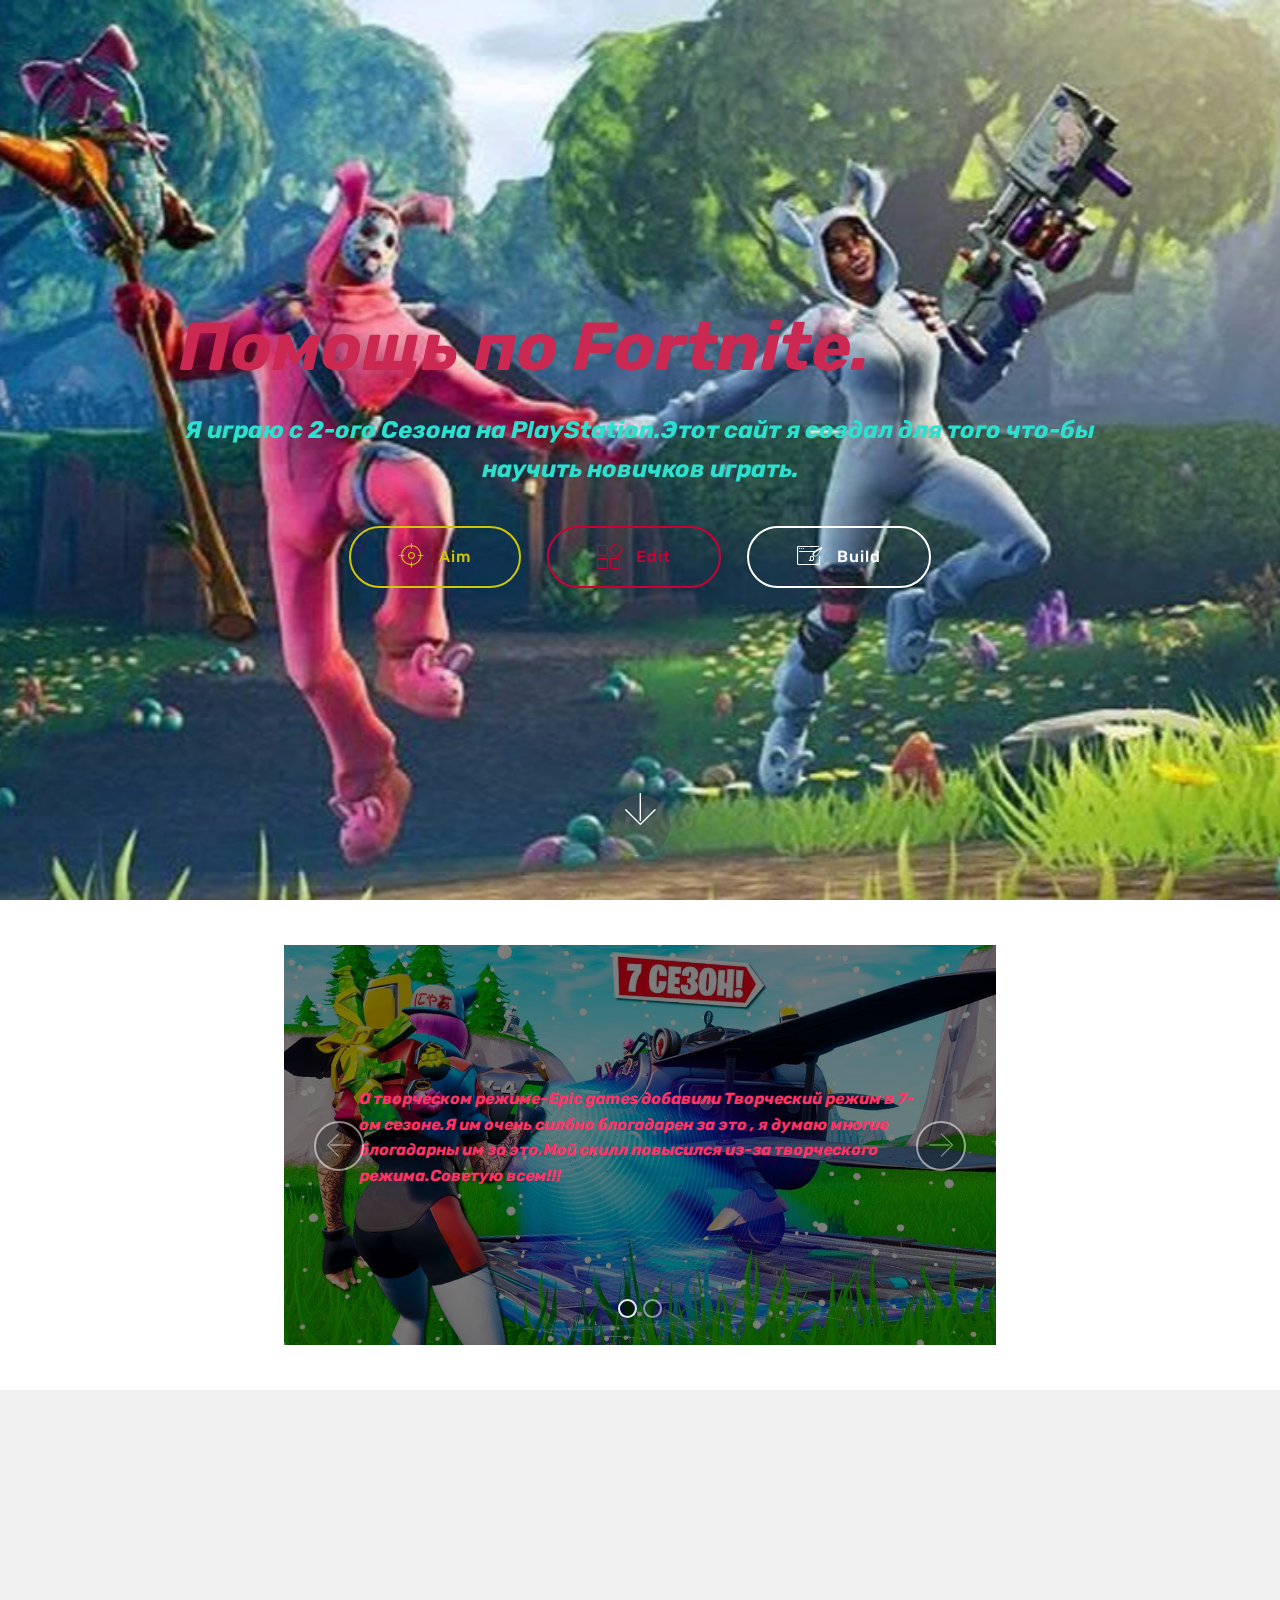
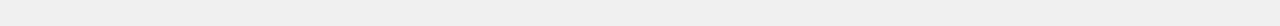
==== commit 3c31195c: "create github pages" ====
--- a/index.html
+++ b/index.html
@@ -15,7 +15,6 @@
   <link rel="stylesheet" href="assets/bootstrap/css/bootstrap.min.css">
   <link rel="stylesheet" href="assets/bootstrap/css/bootstrap-grid.min.css">
   <link rel="stylesheet" href="assets/bootstrap/css/bootstrap-reboot.min.css">
-  <link rel="stylesheet" href="assets/dropdown/css/style.css">
   <link rel="stylesheet" href="assets/animatecss/animate.min.css">
   <link rel="stylesheet" href="assets/theme/css/style.css">
   <link rel="stylesheet" href="assets/mobirise/css/mbr-additional.css" type="text/css">
@@ -24,51 +23,7 @@
   
 </head>
 <body>
-  <section class="menu cid-qTkzRZLJNu" once="menu" id="menu1-0">
-
-    
-
-    <nav class="navbar navbar-expand beta-menu navbar-dropdown align-items-center navbar-fixed-top navbar-toggleable-sm">
-        <button class="navbar-toggler navbar-toggler-right" type="button" data-toggle="collapse" data-target="#navbarSupportedContent" aria-controls="navbarSupportedContent" aria-expanded="false" aria-label="Toggle navigation">
-            <div class="hamburger">
-                <span></span>
-                <span></span>
-                <span></span>
-                <span></span>
-            </div>
-        </button>
-        <div class="menu-logo">
-            <div class="navbar-brand">
-                <span class="navbar-logo">
-                    <a href="https://mobirise.com">
-                         <img src="assets/images/logo2.png" alt="Mobirise" style="height: 3.8rem;">
-                    </a>
-                </span>
-                <span class="navbar-caption-wrap">
-                    <a class="navbar-caption text-white display-4" href="https://mobirise.com">
-                        MOBIRISE
-                    </a>
-                </span>
-            </div>
-        </div>
-        <div class="collapse navbar-collapse" id="navbarSupportedContent">
-            <ul class="navbar-nav nav-dropdown" data-app-modern-menu="true"><li class="nav-item">
-                    <a class="nav-link link text-white display-2" href="https://mobirise.com">
-                        <span class="mbri-search mbr-iconfont mbr-iconfont-btn"></span>
-                        About Us
-                    </a>
-                </li></ul>
-            <div class="navbar-buttons mbr-section-btn">
-                <a class="btn btn-sm btn-primary display-4" href="https://mobirise.com">
-                    <span class="mbri-save mbr-iconfont mbr-iconfont-btn "></span>
-                    Try It Now!
-                </a>
-            </div>
-        </div>
-    </nav>
-</section>
-
-<section class="engine"><a href="https://mobirise.info/w">free html5 templates</a></section><section class="cid-qTkA127IK8 mbr-fullscreen mbr-parallax-background" id="header2-1">
+  <section class="cid-qTkA127IK8 mbr-fullscreen mbr-parallax-background" id="header2-1">
 
     
 
@@ -92,7 +47,7 @@
     </div>
 </section>
 
-<section class="carousel slide cid-rxCg6i2IRf" data-interval="false" id="slider2-5">
+<section class="engine"><a href="https://mobirise.info/g">build a site</a></section><section class="carousel slide cid-rxCg6i2IRf" data-interval="false" id="slider2-5">
 
     
     <div class="container content-slider">
@@ -102,7 +57,7 @@
     </div>
 </section>
 
-<section class="mbr-section info1 cid-rxD9LId1D6" data-bg-video="http://www.youtube.com/watch?v=uNCr7NdOJgw" id="info1-r">
+<section class="mbr-section info1 cid-rxD9LId1D6" id="info1-r">
 
     
 
@@ -127,11 +82,8 @@
   <script src="assets/tether/tether.min.js"></script>
   <script src="assets/bootstrap/js/bootstrap.min.js"></script>
   <script src="assets/smoothscroll/smooth-scroll.js"></script>
-  <script src="assets/dropdown/js/nav-dropdown.js"></script>
-  <script src="assets/dropdown/js/navbar-dropdown.js"></script>
-  <script src="assets/touchswipe/jquery.touch-swipe.min.js"></script>
+  <script src="assets/parallax/jarallax.min.js"></script>
   <script src="assets/bootstrapcarouselswipe/bootstrap-carousel-swipe.js"></script>
-  <script src="assets/parallax/jarallax.min.js"></script>
   <script src="assets/ytplayer/jquery.mb.ytplayer.min.js"></script>
   <script src="assets/vimeoplayer/jquery.mb.vimeo_player.js"></script>
   <script src="assets/viewportchecker/jquery.viewportchecker.js"></script>
--- a/assets/mobirise/css/mbr-additional.css
+++ b/assets/mobirise/css/mbr-additional.css
@@ -1413,387 +1413,6 @@
   background: #ff3366 !important;
   box-shadow: none !important;
 }
-.cid-qTkzRZLJNu .navbar {
-  padding: .5rem 0;
-  background: #333333;
-  transition: none;
-  min-height: 77px;
-}
-.cid-qTkzRZLJNu .navbar-dropdown.bg-color.transparent.opened {
-  background: #333333;
-}
-.cid-qTkzRZLJNu a {
-  font-style: normal;
-}
-.cid-qTkzRZLJNu .nav-item span {
-  padding-right: 0.4em;
-  line-height: 0.5em;
-  vertical-align: text-bottom;
-  position: relative;
-  text-decoration: none;
-}
-.cid-qTkzRZLJNu .nav-item a {
-  display: flex;
-  align-items: center;
-  justify-content: center;
-  padding: 0.7rem 0 !important;
-  margin: 0rem .65rem !important;
-}
-.cid-qTkzRZLJNu .nav-item:focus,
-.cid-qTkzRZLJNu .nav-link:focus {
-  outline: none;
-}
-.cid-qTkzRZLJNu .btn {
-  padding: 0.4rem 1.5rem;
-  display: inline-flex;
-  align-items: center;
-}
-.cid-qTkzRZLJNu .btn .mbr-iconfont {
-  font-size: 1.6rem;
-}
-.cid-qTkzRZLJNu .menu-logo {
-  margin-right: auto;
-}
-.cid-qTkzRZLJNu .menu-logo .navbar-brand {
-  display: flex;
-  margin-left: 5rem;
-  padding: 0;
-  transition: padding .2s;
-  min-height: 3.8rem;
-  align-items: center;
-}
-.cid-qTkzRZLJNu .menu-logo .navbar-brand .navbar-caption-wrap {
-  display: -webkit-flex;
-  -webkit-align-items: center;
-  align-items: center;
-  word-break: break-word;
-  min-width: 7rem;
-  margin: .3rem 0;
-}
-.cid-qTkzRZLJNu .menu-logo .navbar-brand .navbar-caption-wrap .navbar-caption {
-  line-height: 1.2rem !important;
-  padding-right: 2rem;
-}
-.cid-qTkzRZLJNu .menu-logo .navbar-brand .navbar-logo {
-  font-size: 4rem;
-  transition: font-size 0.25s;
-}
-.cid-qTkzRZLJNu .menu-logo .navbar-brand .navbar-logo img {
-  display: flex;
-}
-.cid-qTkzRZLJNu .menu-logo .navbar-brand .navbar-logo .mbr-iconfont {
-  transition: font-size 0.25s;
-}
-.cid-qTkzRZLJNu .navbar-toggleable-sm .navbar-collapse {
-  justify-content: flex-end;
-  -webkit-justify-content: flex-end;
-  padding-right: 5rem;
-  width: auto;
-}
-.cid-qTkzRZLJNu .navbar-toggleable-sm .navbar-collapse .navbar-nav {
-  flex-wrap: wrap;
-  -webkit-flex-wrap: wrap;
-  padding-left: 0;
-}
-.cid-qTkzRZLJNu .navbar-toggleable-sm .navbar-collapse .navbar-nav .nav-item {
-  -webkit-align-self: center;
-  align-self: center;
-}
-.cid-qTkzRZLJNu .navbar-toggleable-sm .navbar-collapse .navbar-buttons {
-  padding-left: 0;
-  padding-bottom: 0;
-}
-.cid-qTkzRZLJNu .dropdown .dropdown-menu {
-  background: #333333;
-  display: none;
-  position: absolute;
-  min-width: 5rem;
-  padding-top: 1.4rem;
-  padding-bottom: 1.4rem;
-  text-align: left;
-}
-.cid-qTkzRZLJNu .dropdown .dropdown-menu .dropdown-item {
-  width: auto;
-  padding: 0.235em 1.5385em 0.235em 1.5385em !important;
-}
-.cid-qTkzRZLJNu .dropdown .dropdown-menu .dropdown-item::after {
-  right: 0.5rem;
-}
-.cid-qTkzRZLJNu .dropdown .dropdown-menu .dropdown-submenu {
-  margin: 0;
-}
-.cid-qTkzRZLJNu .dropdown.open > .dropdown-menu {
-  display: block;
-}
-.cid-qTkzRZLJNu .navbar-toggleable-sm.opened:after {
-  position: absolute;
-  width: 100vw;
-  height: 100vh;
-  content: '';
-  background-color: rgba(0, 0, 0, 0.1);
-  left: 0;
-  bottom: 0;
-  transform: translateY(100%);
-  -webkit-transform: translateY(100%);
-  z-index: 1000;
-}
-.cid-qTkzRZLJNu .navbar.navbar-short {
-  min-height: 60px;
-  transition: all .2s;
-}
-.cid-qTkzRZLJNu .navbar.navbar-short .navbar-toggler-right {
-  top: 20px;
-}
-.cid-qTkzRZLJNu .navbar.navbar-short .navbar-logo a {
-  font-size: 2.5rem !important;
-  line-height: 2.5rem;
-  transition: font-size 0.25s;
-}
-.cid-qTkzRZLJNu .navbar.navbar-short .navbar-logo a .mbr-iconfont {
-  font-size: 2.5rem !important;
-}
-.cid-qTkzRZLJNu .navbar.navbar-short .navbar-logo a img {
-  height: 3rem !important;
-}
-.cid-qTkzRZLJNu .navbar.navbar-short .navbar-brand {
-  min-height: 3rem;
-}
-.cid-qTkzRZLJNu button.navbar-toggler {
-  width: 31px;
-  height: 18px;
-  cursor: pointer;
-  transition: all .2s;
-  top: 1.5rem;
-  right: 1rem;
-}
-.cid-qTkzRZLJNu button.navbar-toggler:focus {
-  outline: none;
-}
-.cid-qTkzRZLJNu button.navbar-toggler .hamburger span {
-  position: absolute;
-  right: 0;
-  width: 30px;
-  height: 2px;
-  border-right: 5px;
-  background-color: #ffffff;
-}
-.cid-qTkzRZLJNu button.navbar-toggler .hamburger span:nth-child(1) {
-  top: 0;
-  transition: all .2s;
-}
-.cid-qTkzRZLJNu button.navbar-toggler .hamburger span:nth-child(2) {
-  top: 8px;
-  transition: all .15s;
-}
-.cid-qTkzRZLJNu button.navbar-toggler .hamburger span:nth-child(3) {
-  top: 8px;
-  transition: all .15s;
-}
-.cid-qTkzRZLJNu button.navbar-toggler .hamburger span:nth-child(4) {
-  top: 16px;
-  transition: all .2s;
-}
-.cid-qTkzRZLJNu nav.opened .hamburger span:nth-child(1) {
-  top: 8px;
-  width: 0;
-  opacity: 0;
-  right: 50%;
-  transition: all .2s;
-}
-.cid-qTkzRZLJNu nav.opened .hamburger span:nth-child(2) {
-  -webkit-transform: rotate(45deg);
-  transform: rotate(45deg);
-  transition: all .25s;
-}
-.cid-qTkzRZLJNu nav.opened .hamburger span:nth-child(3) {
-  -webkit-transform: rotate(-45deg);
-  transform: rotate(-45deg);
-  transition: all .25s;
-}
-.cid-qTkzRZLJNu nav.opened .hamburger span:nth-child(4) {
-  top: 8px;
-  width: 0;
-  opacity: 0;
-  right: 50%;
-  transition: all .2s;
-}
-.cid-qTkzRZLJNu .collapsed.navbar-expand {
-  flex-direction: column;
-}
-.cid-qTkzRZLJNu .collapsed .btn {
-  display: flex;
-}
-.cid-qTkzRZLJNu .collapsed .navbar-collapse {
-  display: none !important;
-  padding-right: 0 !important;
-}
-.cid-qTkzRZLJNu .collapsed .navbar-collapse.collapsing,
-.cid-qTkzRZLJNu .collapsed .navbar-collapse.show {
-  display: block !important;
-}
-.cid-qTkzRZLJNu .collapsed .navbar-collapse.collapsing .navbar-nav,
-.cid-qTkzRZLJNu .collapsed .navbar-collapse.show .navbar-nav {
-  display: block;
-  text-align: center;
-}
-.cid-qTkzRZLJNu .collapsed .navbar-collapse.collapsing .navbar-nav .nav-item,
-.cid-qTkzRZLJNu .collapsed .navbar-collapse.show .navbar-nav .nav-item {
-  clear: both;
-}
-.cid-qTkzRZLJNu .collapsed .navbar-collapse.collapsing .navbar-buttons,
-.cid-qTkzRZLJNu .collapsed .navbar-collapse.show .navbar-buttons {
-  text-align: center;
-}
-.cid-qTkzRZLJNu .collapsed .navbar-collapse.collapsing .navbar-buttons:last-child,
-.cid-qTkzRZLJNu .collapsed .navbar-collapse.show .navbar-buttons:last-child {
-  margin-bottom: 1rem;
-}
-.cid-qTkzRZLJNu .collapsed button.navbar-toggler {
-  display: block;
-}
-.cid-qTkzRZLJNu .collapsed .navbar-brand {
-  margin-left: 1rem !important;
-}
-.cid-qTkzRZLJNu .collapsed .navbar-toggleable-sm {
-  flex-direction: column;
-  -webkit-flex-direction: column;
-}
-.cid-qTkzRZLJNu .collapsed .dropdown .dropdown-menu {
-  width: 100%;
-  text-align: center;
-  position: relative;
-  opacity: 0;
-  display: block;
-  height: 0;
-  visibility: hidden;
-  padding: 0;
-  transition-duration: .5s;
-  transition-property: opacity,padding,height;
-}
-.cid-qTkzRZLJNu .collapsed .dropdown.open > .dropdown-menu {
-  position: relative;
-  opacity: 1;
-  height: auto;
-  padding: 1.4rem 0;
-  visibility: visible;
-}
-.cid-qTkzRZLJNu .collapsed .dropdown .dropdown-submenu {
-  left: 0;
-  text-align: center;
-  width: 100%;
-}
-.cid-qTkzRZLJNu .collapsed .dropdown .dropdown-toggle[data-toggle="dropdown-submenu"]::after {
-  margin-top: 0;
-  position: inherit;
-  right: 0;
-  top: 50%;
-  display: inline-block;
-  width: 0;
-  height: 0;
-  margin-left: .3em;
-  vertical-align: middle;
-  content: "";
-  border-top: .30em solid;
-  border-right: .30em solid transparent;
-  border-left: .30em solid transparent;
-}
-@media (max-width: 991px) {
-  .cid-qTkzRZLJNu .navbar-expand {
-    flex-direction: column;
-  }
-  .cid-qTkzRZLJNu img {
-    height: 3.8rem !important;
-  }
-  .cid-qTkzRZLJNu .btn {
-    display: flex;
-  }
-  .cid-qTkzRZLJNu button.navbar-toggler {
-    display: block;
-  }
-  .cid-qTkzRZLJNu .navbar-brand {
-    margin-left: 1rem !important;
-  }
-  .cid-qTkzRZLJNu .navbar-toggleable-sm {
-    flex-direction: column;
-    -webkit-flex-direction: column;
-  }
-  .cid-qTkzRZLJNu .navbar-collapse {
-    display: none !important;
-    padding-right: 0 !important;
-  }
-  .cid-qTkzRZLJNu .navbar-collapse.collapsing,
-  .cid-qTkzRZLJNu .navbar-collapse.show {
-    display: block !important;
-  }
-  .cid-qTkzRZLJNu .navbar-collapse.collapsing .navbar-nav,
-  .cid-qTkzRZLJNu .navbar-collapse.show .navbar-nav {
-    display: block;
-    text-align: center;
-  }
-  .cid-qTkzRZLJNu .navbar-collapse.collapsing .navbar-nav .nav-item,
-  .cid-qTkzRZLJNu .navbar-collapse.show .navbar-nav .nav-item {
-    clear: both;
-  }
-  .cid-qTkzRZLJNu .navbar-collapse.collapsing .navbar-buttons,
-  .cid-qTkzRZLJNu .navbar-collapse.show .navbar-buttons {
-    text-align: center;
-  }
-  .cid-qTkzRZLJNu .navbar-collapse.collapsing .navbar-buttons:last-child,
-  .cid-qTkzRZLJNu .navbar-collapse.show .navbar-buttons:last-child {
-    margin-bottom: 1rem;
-  }
-  .cid-qTkzRZLJNu .dropdown .dropdown-menu {
-    width: 100%;
-    text-align: center;
-    position: relative;
-    opacity: 0;
-    display: block;
-    height: 0;
-    visibility: hidden;
-    padding: 0;
-    transition-duration: .5s;
-    transition-property: opacity,padding,height;
-  }
-  .cid-qTkzRZLJNu .dropdown.open > .dropdown-menu {
-    position: relative;
-    opacity: 1;
-    height: auto;
-    padding: 1.4rem 0;
-    visibility: visible;
-  }
-  .cid-qTkzRZLJNu .dropdown .dropdown-submenu {
-    left: 0;
-    text-align: center;
-    width: 100%;
-  }
-  .cid-qTkzRZLJNu .dropdown .dropdown-toggle[data-toggle="dropdown-submenu"]::after {
-    margin-top: 0;
-    position: inherit;
-    right: 0;
-    top: 50%;
-    display: inline-block;
-    width: 0;
-    height: 0;
-    margin-left: .3em;
-    vertical-align: middle;
-    content: "";
-    border-top: .30em solid;
-    border-right: .30em solid transparent;
-    border-left: .30em solid transparent;
-  }
-}
-@media (min-width: 767px) {
-  .cid-qTkzRZLJNu .menu-logo {
-    flex-shrink: 0;
-  }
-}
-.cid-qTkzRZLJNu .navbar-collapse {
-  flex-basis: auto;
-}
-.cid-qTkzRZLJNu .nav-link:hover,
-.cid-qTkzRZLJNu .dropdown-item:hover {
-  color: #c1c1c1 !important;
-}
 .cid-qTkA127IK8 {
   background-image: url("../../../assets/images/fo-1021x512.jpeg");
 }
@@ -2090,6 +1709,7 @@
 .cid-rxD9LId1D6 {
   padding-top: 90px;
   padding-bottom: 90px;
+  background-image: url("../../../assets/images/background8.jpg");
 }
 .cid-rxD9LId1D6 .mbr-section-subtitle {
   color: #767676;
@@ -2100,387 +1720,6 @@
 .cid-rxD9LId1D6 .content-row {
   flex-direction: row-reverse;
   -webkit-flex-direction: row-reverse;
-}
-.cid-qTkzRZLJNu .navbar {
-  padding: .5rem 0;
-  background: #333333;
-  transition: none;
-  min-height: 77px;
-}
-.cid-qTkzRZLJNu .navbar-dropdown.bg-color.transparent.opened {
-  background: #333333;
-}
-.cid-qTkzRZLJNu a {
-  font-style: normal;
-}
-.cid-qTkzRZLJNu .nav-item span {
-  padding-right: 0.4em;
-  line-height: 0.5em;
-  vertical-align: text-bottom;
-  position: relative;
-  text-decoration: none;
-}
-.cid-qTkzRZLJNu .nav-item a {
-  display: flex;
-  align-items: center;
-  justify-content: center;
-  padding: 0.7rem 0 !important;
-  margin: 0rem .65rem !important;
-}
-.cid-qTkzRZLJNu .nav-item:focus,
-.cid-qTkzRZLJNu .nav-link:focus {
-  outline: none;
-}
-.cid-qTkzRZLJNu .btn {
-  padding: 0.4rem 1.5rem;
-  display: inline-flex;
-  align-items: center;
-}
-.cid-qTkzRZLJNu .btn .mbr-iconfont {
-  font-size: 1.6rem;
-}
-.cid-qTkzRZLJNu .menu-logo {
-  margin-right: auto;
-}
-.cid-qTkzRZLJNu .menu-logo .navbar-brand {
-  display: flex;
-  margin-left: 5rem;
-  padding: 0;
-  transition: padding .2s;
-  min-height: 3.8rem;
-  align-items: center;
-}
-.cid-qTkzRZLJNu .menu-logo .navbar-brand .navbar-caption-wrap {
-  display: -webkit-flex;
-  -webkit-align-items: center;
-  align-items: center;
-  word-break: break-word;
-  min-width: 7rem;
-  margin: .3rem 0;
-}
-.cid-qTkzRZLJNu .menu-logo .navbar-brand .navbar-caption-wrap .navbar-caption {
-  line-height: 1.2rem !important;
-  padding-right: 2rem;
-}
-.cid-qTkzRZLJNu .menu-logo .navbar-brand .navbar-logo {
-  font-size: 4rem;
-  transition: font-size 0.25s;
-}
-.cid-qTkzRZLJNu .menu-logo .navbar-brand .navbar-logo img {
-  display: flex;
-}
-.cid-qTkzRZLJNu .menu-logo .navbar-brand .navbar-logo .mbr-iconfont {
-  transition: font-size 0.25s;
-}
-.cid-qTkzRZLJNu .navbar-toggleable-sm .navbar-collapse {
-  justify-content: flex-end;
-  -webkit-justify-content: flex-end;
-  padding-right: 5rem;
-  width: auto;
-}
-.cid-qTkzRZLJNu .navbar-toggleable-sm .navbar-collapse .navbar-nav {
-  flex-wrap: wrap;
-  -webkit-flex-wrap: wrap;
-  padding-left: 0;
-}
-.cid-qTkzRZLJNu .navbar-toggleable-sm .navbar-collapse .navbar-nav .nav-item {
-  -webkit-align-self: center;
-  align-self: center;
-}
-.cid-qTkzRZLJNu .navbar-toggleable-sm .navbar-collapse .navbar-buttons {
-  padding-left: 0;
-  padding-bottom: 0;
-}
-.cid-qTkzRZLJNu .dropdown .dropdown-menu {
-  background: #333333;
-  display: none;
-  position: absolute;
-  min-width: 5rem;
-  padding-top: 1.4rem;
-  padding-bottom: 1.4rem;
-  text-align: left;
-}
-.cid-qTkzRZLJNu .dropdown .dropdown-menu .dropdown-item {
-  width: auto;
-  padding: 0.235em 1.5385em 0.235em 1.5385em !important;
-}
-.cid-qTkzRZLJNu .dropdown .dropdown-menu .dropdown-item::after {
-  right: 0.5rem;
-}
-.cid-qTkzRZLJNu .dropdown .dropdown-menu .dropdown-submenu {
-  margin: 0;
-}
-.cid-qTkzRZLJNu .dropdown.open > .dropdown-menu {
-  display: block;
-}
-.cid-qTkzRZLJNu .navbar-toggleable-sm.opened:after {
-  position: absolute;
-  width: 100vw;
-  height: 100vh;
-  content: '';
-  background-color: rgba(0, 0, 0, 0.1);
-  left: 0;
-  bottom: 0;
-  transform: translateY(100%);
-  -webkit-transform: translateY(100%);
-  z-index: 1000;
-}
-.cid-qTkzRZLJNu .navbar.navbar-short {
-  min-height: 60px;
-  transition: all .2s;
-}
-.cid-qTkzRZLJNu .navbar.navbar-short .navbar-toggler-right {
-  top: 20px;
-}
-.cid-qTkzRZLJNu .navbar.navbar-short .navbar-logo a {
-  font-size: 2.5rem !important;
-  line-height: 2.5rem;
-  transition: font-size 0.25s;
-}
-.cid-qTkzRZLJNu .navbar.navbar-short .navbar-logo a .mbr-iconfont {
-  font-size: 2.5rem !important;
-}
-.cid-qTkzRZLJNu .navbar.navbar-short .navbar-logo a img {
-  height: 3rem !important;
-}
-.cid-qTkzRZLJNu .navbar.navbar-short .navbar-brand {
-  min-height: 3rem;
-}
-.cid-qTkzRZLJNu button.navbar-toggler {
-  width: 31px;
-  height: 18px;
-  cursor: pointer;
-  transition: all .2s;
-  top: 1.5rem;
-  right: 1rem;
-}
-.cid-qTkzRZLJNu button.navbar-toggler:focus {
-  outline: none;
-}
-.cid-qTkzRZLJNu button.navbar-toggler .hamburger span {
-  position: absolute;
-  right: 0;
-  width: 30px;
-  height: 2px;
-  border-right: 5px;
-  background-color: #ffffff;
-}
-.cid-qTkzRZLJNu button.navbar-toggler .hamburger span:nth-child(1) {
-  top: 0;
-  transition: all .2s;
-}
-.cid-qTkzRZLJNu button.navbar-toggler .hamburger span:nth-child(2) {
-  top: 8px;
-  transition: all .15s;
-}
-.cid-qTkzRZLJNu button.navbar-toggler .hamburger span:nth-child(3) {
-  top: 8px;
-  transition: all .15s;
-}
-.cid-qTkzRZLJNu button.navbar-toggler .hamburger span:nth-child(4) {
-  top: 16px;
-  transition: all .2s;
-}
-.cid-qTkzRZLJNu nav.opened .hamburger span:nth-child(1) {
-  top: 8px;
-  width: 0;
-  opacity: 0;
-  right: 50%;
-  transition: all .2s;
-}
-.cid-qTkzRZLJNu nav.opened .hamburger span:nth-child(2) {
-  -webkit-transform: rotate(45deg);
-  transform: rotate(45deg);
-  transition: all .25s;
-}
-.cid-qTkzRZLJNu nav.opened .hamburger span:nth-child(3) {
-  -webkit-transform: rotate(-45deg);
-  transform: rotate(-45deg);
-  transition: all .25s;
-}
-.cid-qTkzRZLJNu nav.opened .hamburger span:nth-child(4) {
-  top: 8px;
-  width: 0;
-  opacity: 0;
-  right: 50%;
-  transition: all .2s;
-}
-.cid-qTkzRZLJNu .collapsed.navbar-expand {
-  flex-direction: column;
-}
-.cid-qTkzRZLJNu .collapsed .btn {
-  display: flex;
-}
-.cid-qTkzRZLJNu .collapsed .navbar-collapse {
-  display: none !important;
-  padding-right: 0 !important;
-}
-.cid-qTkzRZLJNu .collapsed .navbar-collapse.collapsing,
-.cid-qTkzRZLJNu .collapsed .navbar-collapse.show {
-  display: block !important;
-}
-.cid-qTkzRZLJNu .collapsed .navbar-collapse.collapsing .navbar-nav,
-.cid-qTkzRZLJNu .collapsed .navbar-collapse.show .navbar-nav {
-  display: block;
-  text-align: center;
-}
-.cid-qTkzRZLJNu .collapsed .navbar-collapse.collapsing .navbar-nav .nav-item,
-.cid-qTkzRZLJNu .collapsed .navbar-collapse.show .navbar-nav .nav-item {
-  clear: both;
-}
-.cid-qTkzRZLJNu .collapsed .navbar-collapse.collapsing .navbar-buttons,
-.cid-qTkzRZLJNu .collapsed .navbar-collapse.show .navbar-buttons {
-  text-align: center;
-}
-.cid-qTkzRZLJNu .collapsed .navbar-collapse.collapsing .navbar-buttons:last-child,
-.cid-qTkzRZLJNu .collapsed .navbar-collapse.show .navbar-buttons:last-child {
-  margin-bottom: 1rem;
-}
-.cid-qTkzRZLJNu .collapsed button.navbar-toggler {
-  display: block;
-}
-.cid-qTkzRZLJNu .collapsed .navbar-brand {
-  margin-left: 1rem !important;
-}
-.cid-qTkzRZLJNu .collapsed .navbar-toggleable-sm {
-  flex-direction: column;
-  -webkit-flex-direction: column;
-}
-.cid-qTkzRZLJNu .collapsed .dropdown .dropdown-menu {
-  width: 100%;
-  text-align: center;
-  position: relative;
-  opacity: 0;
-  display: block;
-  height: 0;
-  visibility: hidden;
-  padding: 0;
-  transition-duration: .5s;
-  transition-property: opacity,padding,height;
-}
-.cid-qTkzRZLJNu .collapsed .dropdown.open > .dropdown-menu {
-  position: relative;
-  opacity: 1;
-  height: auto;
-  padding: 1.4rem 0;
-  visibility: visible;
-}
-.cid-qTkzRZLJNu .collapsed .dropdown .dropdown-submenu {
-  left: 0;
-  text-align: center;
-  width: 100%;
-}
-.cid-qTkzRZLJNu .collapsed .dropdown .dropdown-toggle[data-toggle="dropdown-submenu"]::after {
-  margin-top: 0;
-  position: inherit;
-  right: 0;
-  top: 50%;
-  display: inline-block;
-  width: 0;
-  height: 0;
-  margin-left: .3em;
-  vertical-align: middle;
-  content: "";
-  border-top: .30em solid;
-  border-right: .30em solid transparent;
-  border-left: .30em solid transparent;
-}
-@media (max-width: 991px) {
-  .cid-qTkzRZLJNu .navbar-expand {
-    flex-direction: column;
-  }
-  .cid-qTkzRZLJNu img {
-    height: 3.8rem !important;
-  }
-  .cid-qTkzRZLJNu .btn {
-    display: flex;
-  }
-  .cid-qTkzRZLJNu button.navbar-toggler {
-    display: block;
-  }
-  .cid-qTkzRZLJNu .navbar-brand {
-    margin-left: 1rem !important;
-  }
-  .cid-qTkzRZLJNu .navbar-toggleable-sm {
-    flex-direction: column;
-    -webkit-flex-direction: column;
-  }
-  .cid-qTkzRZLJNu .navbar-collapse {
-    display: none !important;
-    padding-right: 0 !important;
-  }
-  .cid-qTkzRZLJNu .navbar-collapse.collapsing,
-  .cid-qTkzRZLJNu .navbar-collapse.show {
-    display: block !important;
-  }
-  .cid-qTkzRZLJNu .navbar-collapse.collapsing .navbar-nav,
-  .cid-qTkzRZLJNu .navbar-collapse.show .navbar-nav {
-    display: block;
-    text-align: center;
-  }
-  .cid-qTkzRZLJNu .navbar-collapse.collapsing .navbar-nav .nav-item,
-  .cid-qTkzRZLJNu .navbar-collapse.show .navbar-nav .nav-item {
-    clear: both;
-  }
-  .cid-qTkzRZLJNu .navbar-collapse.collapsing .navbar-buttons,
-  .cid-qTkzRZLJNu .navbar-collapse.show .navbar-buttons {
-    text-align: center;
-  }
-  .cid-qTkzRZLJNu .navbar-collapse.collapsing .navbar-buttons:last-child,
-  .cid-qTkzRZLJNu .navbar-collapse.show .navbar-buttons:last-child {
-    margin-bottom: 1rem;
-  }
-  .cid-qTkzRZLJNu .dropdown .dropdown-menu {
-    width: 100%;
-    text-align: center;
-    position: relative;
-    opacity: 0;
-    display: block;
-    height: 0;
-    visibility: hidden;
-    padding: 0;
-    transition-duration: .5s;
-    transition-property: opacity,padding,height;
-  }
-  .cid-qTkzRZLJNu .dropdown.open > .dropdown-menu {
-    position: relative;
-    opacity: 1;
-    height: auto;
-    padding: 1.4rem 0;
-    visibility: visible;
-  }
-  .cid-qTkzRZLJNu .dropdown .dropdown-submenu {
-    left: 0;
-    text-align: center;
-    width: 100%;
-  }
-  .cid-qTkzRZLJNu .dropdown .dropdown-toggle[data-toggle="dropdown-submenu"]::after {
-    margin-top: 0;
-    position: inherit;
-    right: 0;
-    top: 50%;
-    display: inline-block;
-    width: 0;
-    height: 0;
-    margin-left: .3em;
-    vertical-align: middle;
-    content: "";
-    border-top: .30em solid;
-    border-right: .30em solid transparent;
-    border-left: .30em solid transparent;
-  }
-}
-@media (min-width: 767px) {
-  .cid-qTkzRZLJNu .menu-logo {
-    flex-shrink: 0;
-  }
-}
-.cid-qTkzRZLJNu .navbar-collapse {
-  flex-basis: auto;
-}
-.cid-qTkzRZLJNu .nav-link:hover,
-.cid-qTkzRZLJNu .dropdown-item:hover {
-  color: #c1c1c1 !important;
 }
 .cid-rxCtTCNYGX {
   padding-top: 90px;
@@ -2571,387 +1810,6 @@
   padding-bottom: 90px;
   background: linear-gradient(45deg, #55b4d4, #073b4c);
 }
-.cid-qTkzRZLJNu .navbar {
-  padding: .5rem 0;
-  background: #333333;
-  transition: none;
-  min-height: 77px;
-}
-.cid-qTkzRZLJNu .navbar-dropdown.bg-color.transparent.opened {
-  background: #333333;
-}
-.cid-qTkzRZLJNu a {
-  font-style: normal;
-}
-.cid-qTkzRZLJNu .nav-item span {
-  padding-right: 0.4em;
-  line-height: 0.5em;
-  vertical-align: text-bottom;
-  position: relative;
-  text-decoration: none;
-}
-.cid-qTkzRZLJNu .nav-item a {
-  display: flex;
-  align-items: center;
-  justify-content: center;
-  padding: 0.7rem 0 !important;
-  margin: 0rem .65rem !important;
-}
-.cid-qTkzRZLJNu .nav-item:focus,
-.cid-qTkzRZLJNu .nav-link:focus {
-  outline: none;
-}
-.cid-qTkzRZLJNu .btn {
-  padding: 0.4rem 1.5rem;
-  display: inline-flex;
-  align-items: center;
-}
-.cid-qTkzRZLJNu .btn .mbr-iconfont {
-  font-size: 1.6rem;
-}
-.cid-qTkzRZLJNu .menu-logo {
-  margin-right: auto;
-}
-.cid-qTkzRZLJNu .menu-logo .navbar-brand {
-  display: flex;
-  margin-left: 5rem;
-  padding: 0;
-  transition: padding .2s;
-  min-height: 3.8rem;
-  align-items: center;
-}
-.cid-qTkzRZLJNu .menu-logo .navbar-brand .navbar-caption-wrap {
-  display: -webkit-flex;
-  -webkit-align-items: center;
-  align-items: center;
-  word-break: break-word;
-  min-width: 7rem;
-  margin: .3rem 0;
-}
-.cid-qTkzRZLJNu .menu-logo .navbar-brand .navbar-caption-wrap .navbar-caption {
-  line-height: 1.2rem !important;
-  padding-right: 2rem;
-}
-.cid-qTkzRZLJNu .menu-logo .navbar-brand .navbar-logo {
-  font-size: 4rem;
-  transition: font-size 0.25s;
-}
-.cid-qTkzRZLJNu .menu-logo .navbar-brand .navbar-logo img {
-  display: flex;
-}
-.cid-qTkzRZLJNu .menu-logo .navbar-brand .navbar-logo .mbr-iconfont {
-  transition: font-size 0.25s;
-}
-.cid-qTkzRZLJNu .navbar-toggleable-sm .navbar-collapse {
-  justify-content: flex-end;
-  -webkit-justify-content: flex-end;
-  padding-right: 5rem;
-  width: auto;
-}
-.cid-qTkzRZLJNu .navbar-toggleable-sm .navbar-collapse .navbar-nav {
-  flex-wrap: wrap;
-  -webkit-flex-wrap: wrap;
-  padding-left: 0;
-}
-.cid-qTkzRZLJNu .navbar-toggleable-sm .navbar-collapse .navbar-nav .nav-item {
-  -webkit-align-self: center;
-  align-self: center;
-}
-.cid-qTkzRZLJNu .navbar-toggleable-sm .navbar-collapse .navbar-buttons {
-  padding-left: 0;
-  padding-bottom: 0;
-}
-.cid-qTkzRZLJNu .dropdown .dropdown-menu {
-  background: #333333;
-  display: none;
-  position: absolute;
-  min-width: 5rem;
-  padding-top: 1.4rem;
-  padding-bottom: 1.4rem;
-  text-align: left;
-}
-.cid-qTkzRZLJNu .dropdown .dropdown-menu .dropdown-item {
-  width: auto;
-  padding: 0.235em 1.5385em 0.235em 1.5385em !important;
-}
-.cid-qTkzRZLJNu .dropdown .dropdown-menu .dropdown-item::after {
-  right: 0.5rem;
-}
-.cid-qTkzRZLJNu .dropdown .dropdown-menu .dropdown-submenu {
-  margin: 0;
-}
-.cid-qTkzRZLJNu .dropdown.open > .dropdown-menu {
-  display: block;
-}
-.cid-qTkzRZLJNu .navbar-toggleable-sm.opened:after {
-  position: absolute;
-  width: 100vw;
-  height: 100vh;
-  content: '';
-  background-color: rgba(0, 0, 0, 0.1);
-  left: 0;
-  bottom: 0;
-  transform: translateY(100%);
-  -webkit-transform: translateY(100%);
-  z-index: 1000;
-}
-.cid-qTkzRZLJNu .navbar.navbar-short {
-  min-height: 60px;
-  transition: all .2s;
-}
-.cid-qTkzRZLJNu .navbar.navbar-short .navbar-toggler-right {
-  top: 20px;
-}
-.cid-qTkzRZLJNu .navbar.navbar-short .navbar-logo a {
-  font-size: 2.5rem !important;
-  line-height: 2.5rem;
-  transition: font-size 0.25s;
-}
-.cid-qTkzRZLJNu .navbar.navbar-short .navbar-logo a .mbr-iconfont {
-  font-size: 2.5rem !important;
-}
-.cid-qTkzRZLJNu .navbar.navbar-short .navbar-logo a img {
-  height: 3rem !important;
-}
-.cid-qTkzRZLJNu .navbar.navbar-short .navbar-brand {
-  min-height: 3rem;
-}
-.cid-qTkzRZLJNu button.navbar-toggler {
-  width: 31px;
-  height: 18px;
-  cursor: pointer;
-  transition: all .2s;
-  top: 1.5rem;
-  right: 1rem;
-}
-.cid-qTkzRZLJNu button.navbar-toggler:focus {
-  outline: none;
-}
-.cid-qTkzRZLJNu button.navbar-toggler .hamburger span {
-  position: absolute;
-  right: 0;
-  width: 30px;
-  height: 2px;
-  border-right: 5px;
-  background-color: #ffffff;
-}
-.cid-qTkzRZLJNu button.navbar-toggler .hamburger span:nth-child(1) {
-  top: 0;
-  transition: all .2s;
-}
-.cid-qTkzRZLJNu button.navbar-toggler .hamburger span:nth-child(2) {
-  top: 8px;
-  transition: all .15s;
-}
-.cid-qTkzRZLJNu button.navbar-toggler .hamburger span:nth-child(3) {
-  top: 8px;
-  transition: all .15s;
-}
-.cid-qTkzRZLJNu button.navbar-toggler .hamburger span:nth-child(4) {
-  top: 16px;
-  transition: all .2s;
-}
-.cid-qTkzRZLJNu nav.opened .hamburger span:nth-child(1) {
-  top: 8px;
-  width: 0;
-  opacity: 0;
-  right: 50%;
-  transition: all .2s;
-}
-.cid-qTkzRZLJNu nav.opened .hamburger span:nth-child(2) {
-  -webkit-transform: rotate(45deg);
-  transform: rotate(45deg);
-  transition: all .25s;
-}
-.cid-qTkzRZLJNu nav.opened .hamburger span:nth-child(3) {
-  -webkit-transform: rotate(-45deg);
-  transform: rotate(-45deg);
-  transition: all .25s;
-}
-.cid-qTkzRZLJNu nav.opened .hamburger span:nth-child(4) {
-  top: 8px;
-  width: 0;
-  opacity: 0;
-  right: 50%;
-  transition: all .2s;
-}
-.cid-qTkzRZLJNu .collapsed.navbar-expand {
-  flex-direction: column;
-}
-.cid-qTkzRZLJNu .collapsed .btn {
-  display: flex;
-}
-.cid-qTkzRZLJNu .collapsed .navbar-collapse {
-  display: none !important;
-  padding-right: 0 !important;
-}
-.cid-qTkzRZLJNu .collapsed .navbar-collapse.collapsing,
-.cid-qTkzRZLJNu .collapsed .navbar-collapse.show {
-  display: block !important;
-}
-.cid-qTkzRZLJNu .collapsed .navbar-collapse.collapsing .navbar-nav,
-.cid-qTkzRZLJNu .collapsed .navbar-collapse.show .navbar-nav {
-  display: block;
-  text-align: center;
-}
-.cid-qTkzRZLJNu .collapsed .navbar-collapse.collapsing .navbar-nav .nav-item,
-.cid-qTkzRZLJNu .collapsed .navbar-collapse.show .navbar-nav .nav-item {
-  clear: both;
-}
-.cid-qTkzRZLJNu .collapsed .navbar-collapse.collapsing .navbar-buttons,
-.cid-qTkzRZLJNu .collapsed .navbar-collapse.show .navbar-buttons {
-  text-align: center;
-}
-.cid-qTkzRZLJNu .collapsed .navbar-collapse.collapsing .navbar-buttons:last-child,
-.cid-qTkzRZLJNu .collapsed .navbar-collapse.show .navbar-buttons:last-child {
-  margin-bottom: 1rem;
-}
-.cid-qTkzRZLJNu .collapsed button.navbar-toggler {
-  display: block;
-}
-.cid-qTkzRZLJNu .collapsed .navbar-brand {
-  margin-left: 1rem !important;
-}
-.cid-qTkzRZLJNu .collapsed .navbar-toggleable-sm {
-  flex-direction: column;
-  -webkit-flex-direction: column;
-}
-.cid-qTkzRZLJNu .collapsed .dropdown .dropdown-menu {
-  width: 100%;
-  text-align: center;
-  position: relative;
-  opacity: 0;
-  display: block;
-  height: 0;
-  visibility: hidden;
-  padding: 0;
-  transition-duration: .5s;
-  transition-property: opacity,padding,height;
-}
-.cid-qTkzRZLJNu .collapsed .dropdown.open > .dropdown-menu {
-  position: relative;
-  opacity: 1;
-  height: auto;
-  padding: 1.4rem 0;
-  visibility: visible;
-}
-.cid-qTkzRZLJNu .collapsed .dropdown .dropdown-submenu {
-  left: 0;
-  text-align: center;
-  width: 100%;
-}
-.cid-qTkzRZLJNu .collapsed .dropdown .dropdown-toggle[data-toggle="dropdown-submenu"]::after {
-  margin-top: 0;
-  position: inherit;
-  right: 0;
-  top: 50%;
-  display: inline-block;
-  width: 0;
-  height: 0;
-  margin-left: .3em;
-  vertical-align: middle;
-  content: "";
-  border-top: .30em solid;
-  border-right: .30em solid transparent;
-  border-left: .30em solid transparent;
-}
-@media (max-width: 991px) {
-  .cid-qTkzRZLJNu .navbar-expand {
-    flex-direction: column;
-  }
-  .cid-qTkzRZLJNu img {
-    height: 3.8rem !important;
-  }
-  .cid-qTkzRZLJNu .btn {
-    display: flex;
-  }
-  .cid-qTkzRZLJNu button.navbar-toggler {
-    display: block;
-  }
-  .cid-qTkzRZLJNu .navbar-brand {
-    margin-left: 1rem !important;
-  }
-  .cid-qTkzRZLJNu .navbar-toggleable-sm {
-    flex-direction: column;
-    -webkit-flex-direction: column;
-  }
-  .cid-qTkzRZLJNu .navbar-collapse {
-    display: none !important;
-    padding-right: 0 !important;
-  }
-  .cid-qTkzRZLJNu .navbar-collapse.collapsing,
-  .cid-qTkzRZLJNu .navbar-collapse.show {
-    display: block !important;
-  }
-  .cid-qTkzRZLJNu .navbar-collapse.collapsing .navbar-nav,
-  .cid-qTkzRZLJNu .navbar-collapse.show .navbar-nav {
-    display: block;
-    text-align: center;
-  }
-  .cid-qTkzRZLJNu .navbar-collapse.collapsing .navbar-nav .nav-item,
-  .cid-qTkzRZLJNu .navbar-collapse.show .navbar-nav .nav-item {
-    clear: both;
-  }
-  .cid-qTkzRZLJNu .navbar-collapse.collapsing .navbar-buttons,
-  .cid-qTkzRZLJNu .navbar-collapse.show .navbar-buttons {
-    text-align: center;
-  }
-  .cid-qTkzRZLJNu .navbar-collapse.collapsing .navbar-buttons:last-child,
-  .cid-qTkzRZLJNu .navbar-collapse.show .navbar-buttons:last-child {
-    margin-bottom: 1rem;
-  }
-  .cid-qTkzRZLJNu .dropdown .dropdown-menu {
-    width: 100%;
-    text-align: center;
-    position: relative;
-    opacity: 0;
-    display: block;
-    height: 0;
-    visibility: hidden;
-    padding: 0;
-    transition-duration: .5s;
-    transition-property: opacity,padding,height;
-  }
-  .cid-qTkzRZLJNu .dropdown.open > .dropdown-menu {
-    position: relative;
-    opacity: 1;
-    height: auto;
-    padding: 1.4rem 0;
-    visibility: visible;
-  }
-  .cid-qTkzRZLJNu .dropdown .dropdown-submenu {
-    left: 0;
-    text-align: center;
-    width: 100%;
-  }
-  .cid-qTkzRZLJNu .dropdown .dropdown-toggle[data-toggle="dropdown-submenu"]::after {
-    margin-top: 0;
-    position: inherit;
-    right: 0;
-    top: 50%;
-    display: inline-block;
-    width: 0;
-    height: 0;
-    margin-left: .3em;
-    vertical-align: middle;
-    content: "";
-    border-top: .30em solid;
-    border-right: .30em solid transparent;
-    border-left: .30em solid transparent;
-  }
-}
-@media (min-width: 767px) {
-  .cid-qTkzRZLJNu .menu-logo {
-    flex-shrink: 0;
-  }
-}
-.cid-qTkzRZLJNu .navbar-collapse {
-  flex-basis: auto;
-}
-.cid-qTkzRZLJNu .nav-link:hover,
-.cid-qTkzRZLJNu .dropdown-item:hover {
-  color: #c1c1c1 !important;
-}
 .cid-rxCDqpMSCw {
   background-image: url("../../../assets/images/fortnite-creative-codes-edit-course-900x507.jpeg");
 }
@@ -3025,387 +1883,6 @@
     -webkit-flex: 0 0 20%;
   }
 }
-.cid-qTkzRZLJNu .navbar {
-  padding: .5rem 0;
-  background: #333333;
-  transition: none;
-  min-height: 77px;
-}
-.cid-qTkzRZLJNu .navbar-dropdown.bg-color.transparent.opened {
-  background: #333333;
-}
-.cid-qTkzRZLJNu a {
-  font-style: normal;
-}
-.cid-qTkzRZLJNu .nav-item span {
-  padding-right: 0.4em;
-  line-height: 0.5em;
-  vertical-align: text-bottom;
-  position: relative;
-  text-decoration: none;
-}
-.cid-qTkzRZLJNu .nav-item a {
-  display: flex;
-  align-items: center;
-  justify-content: center;
-  padding: 0.7rem 0 !important;
-  margin: 0rem .65rem !important;
-}
-.cid-qTkzRZLJNu .nav-item:focus,
-.cid-qTkzRZLJNu .nav-link:focus {
-  outline: none;
-}
-.cid-qTkzRZLJNu .btn {
-  padding: 0.4rem 1.5rem;
-  display: inline-flex;
-  align-items: center;
-}
-.cid-qTkzRZLJNu .btn .mbr-iconfont {
-  font-size: 1.6rem;
-}
-.cid-qTkzRZLJNu .menu-logo {
-  margin-right: auto;
-}
-.cid-qTkzRZLJNu .menu-logo .navbar-brand {
-  display: flex;
-  margin-left: 5rem;
-  padding: 0;
-  transition: padding .2s;
-  min-height: 3.8rem;
-  align-items: center;
-}
-.cid-qTkzRZLJNu .menu-logo .navbar-brand .navbar-caption-wrap {
-  display: -webkit-flex;
-  -webkit-align-items: center;
-  align-items: center;
-  word-break: break-word;
-  min-width: 7rem;
-  margin: .3rem 0;
-}
-.cid-qTkzRZLJNu .menu-logo .navbar-brand .navbar-caption-wrap .navbar-caption {
-  line-height: 1.2rem !important;
-  padding-right: 2rem;
-}
-.cid-qTkzRZLJNu .menu-logo .navbar-brand .navbar-logo {
-  font-size: 4rem;
-  transition: font-size 0.25s;
-}
-.cid-qTkzRZLJNu .menu-logo .navbar-brand .navbar-logo img {
-  display: flex;
-}
-.cid-qTkzRZLJNu .menu-logo .navbar-brand .navbar-logo .mbr-iconfont {
-  transition: font-size 0.25s;
-}
-.cid-qTkzRZLJNu .navbar-toggleable-sm .navbar-collapse {
-  justify-content: flex-end;
-  -webkit-justify-content: flex-end;
-  padding-right: 5rem;
-  width: auto;
-}
-.cid-qTkzRZLJNu .navbar-toggleable-sm .navbar-collapse .navbar-nav {
-  flex-wrap: wrap;
-  -webkit-flex-wrap: wrap;
-  padding-left: 0;
-}
-.cid-qTkzRZLJNu .navbar-toggleable-sm .navbar-collapse .navbar-nav .nav-item {
-  -webkit-align-self: center;
-  align-self: center;
-}
-.cid-qTkzRZLJNu .navbar-toggleable-sm .navbar-collapse .navbar-buttons {
-  padding-left: 0;
-  padding-bottom: 0;
-}
-.cid-qTkzRZLJNu .dropdown .dropdown-menu {
-  background: #333333;
-  display: none;
-  position: absolute;
-  min-width: 5rem;
-  padding-top: 1.4rem;
-  padding-bottom: 1.4rem;
-  text-align: left;
-}
-.cid-qTkzRZLJNu .dropdown .dropdown-menu .dropdown-item {
-  width: auto;
-  padding: 0.235em 1.5385em 0.235em 1.5385em !important;
-}
-.cid-qTkzRZLJNu .dropdown .dropdown-menu .dropdown-item::after {
-  right: 0.5rem;
-}
-.cid-qTkzRZLJNu .dropdown .dropdown-menu .dropdown-submenu {
-  margin: 0;
-}
-.cid-qTkzRZLJNu .dropdown.open > .dropdown-menu {
-  display: block;
-}
-.cid-qTkzRZLJNu .navbar-toggleable-sm.opened:after {
-  position: absolute;
-  width: 100vw;
-  height: 100vh;
-  content: '';
-  background-color: rgba(0, 0, 0, 0.1);
-  left: 0;
-  bottom: 0;
-  transform: translateY(100%);
-  -webkit-transform: translateY(100%);
-  z-index: 1000;
-}
-.cid-qTkzRZLJNu .navbar.navbar-short {
-  min-height: 60px;
-  transition: all .2s;
-}
-.cid-qTkzRZLJNu .navbar.navbar-short .navbar-toggler-right {
-  top: 20px;
-}
-.cid-qTkzRZLJNu .navbar.navbar-short .navbar-logo a {
-  font-size: 2.5rem !important;
-  line-height: 2.5rem;
-  transition: font-size 0.25s;
-}
-.cid-qTkzRZLJNu .navbar.navbar-short .navbar-logo a .mbr-iconfont {
-  font-size: 2.5rem !important;
-}
-.cid-qTkzRZLJNu .navbar.navbar-short .navbar-logo a img {
-  height: 3rem !important;
-}
-.cid-qTkzRZLJNu .navbar.navbar-short .navbar-brand {
-  min-height: 3rem;
-}
-.cid-qTkzRZLJNu button.navbar-toggler {
-  width: 31px;
-  height: 18px;
-  cursor: pointer;
-  transition: all .2s;
-  top: 1.5rem;
-  right: 1rem;
-}
-.cid-qTkzRZLJNu button.navbar-toggler:focus {
-  outline: none;
-}
-.cid-qTkzRZLJNu button.navbar-toggler .hamburger span {
-  position: absolute;
-  right: 0;
-  width: 30px;
-  height: 2px;
-  border-right: 5px;
-  background-color: #ffffff;
-}
-.cid-qTkzRZLJNu button.navbar-toggler .hamburger span:nth-child(1) {
-  top: 0;
-  transition: all .2s;
-}
-.cid-qTkzRZLJNu button.navbar-toggler .hamburger span:nth-child(2) {
-  top: 8px;
-  transition: all .15s;
-}
-.cid-qTkzRZLJNu button.navbar-toggler .hamburger span:nth-child(3) {
-  top: 8px;
-  transition: all .15s;
-}
-.cid-qTkzRZLJNu button.navbar-toggler .hamburger span:nth-child(4) {
-  top: 16px;
-  transition: all .2s;
-}
-.cid-qTkzRZLJNu nav.opened .hamburger span:nth-child(1) {
-  top: 8px;
-  width: 0;
-  opacity: 0;
-  right: 50%;
-  transition: all .2s;
-}
-.cid-qTkzRZLJNu nav.opened .hamburger span:nth-child(2) {
-  -webkit-transform: rotate(45deg);
-  transform: rotate(45deg);
-  transition: all .25s;
-}
-.cid-qTkzRZLJNu nav.opened .hamburger span:nth-child(3) {
-  -webkit-transform: rotate(-45deg);
-  transform: rotate(-45deg);
-  transition: all .25s;
-}
-.cid-qTkzRZLJNu nav.opened .hamburger span:nth-child(4) {
-  top: 8px;
-  width: 0;
-  opacity: 0;
-  right: 50%;
-  transition: all .2s;
-}
-.cid-qTkzRZLJNu .collapsed.navbar-expand {
-  flex-direction: column;
-}
-.cid-qTkzRZLJNu .collapsed .btn {
-  display: flex;
-}
-.cid-qTkzRZLJNu .collapsed .navbar-collapse {
-  display: none !important;
-  padding-right: 0 !important;
-}
-.cid-qTkzRZLJNu .collapsed .navbar-collapse.collapsing,
-.cid-qTkzRZLJNu .collapsed .navbar-collapse.show {
-  display: block !important;
-}
-.cid-qTkzRZLJNu .collapsed .navbar-collapse.collapsing .navbar-nav,
-.cid-qTkzRZLJNu .collapsed .navbar-collapse.show .navbar-nav {
-  display: block;
-  text-align: center;
-}
-.cid-qTkzRZLJNu .collapsed .navbar-collapse.collapsing .navbar-nav .nav-item,
-.cid-qTkzRZLJNu .collapsed .navbar-collapse.show .navbar-nav .nav-item {
-  clear: both;
-}
-.cid-qTkzRZLJNu .collapsed .navbar-collapse.collapsing .navbar-buttons,
-.cid-qTkzRZLJNu .collapsed .navbar-collapse.show .navbar-buttons {
-  text-align: center;
-}
-.cid-qTkzRZLJNu .collapsed .navbar-collapse.collapsing .navbar-buttons:last-child,
-.cid-qTkzRZLJNu .collapsed .navbar-collapse.show .navbar-buttons:last-child {
-  margin-bottom: 1rem;
-}
-.cid-qTkzRZLJNu .collapsed button.navbar-toggler {
-  display: block;
-}
-.cid-qTkzRZLJNu .collapsed .navbar-brand {
-  margin-left: 1rem !important;
-}
-.cid-qTkzRZLJNu .collapsed .navbar-toggleable-sm {
-  flex-direction: column;
-  -webkit-flex-direction: column;
-}
-.cid-qTkzRZLJNu .collapsed .dropdown .dropdown-menu {
-  width: 100%;
-  text-align: center;
-  position: relative;
-  opacity: 0;
-  display: block;
-  height: 0;
-  visibility: hidden;
-  padding: 0;
-  transition-duration: .5s;
-  transition-property: opacity,padding,height;
-}
-.cid-qTkzRZLJNu .collapsed .dropdown.open > .dropdown-menu {
-  position: relative;
-  opacity: 1;
-  height: auto;
-  padding: 1.4rem 0;
-  visibility: visible;
-}
-.cid-qTkzRZLJNu .collapsed .dropdown .dropdown-submenu {
-  left: 0;
-  text-align: center;
-  width: 100%;
-}
-.cid-qTkzRZLJNu .collapsed .dropdown .dropdown-toggle[data-toggle="dropdown-submenu"]::after {
-  margin-top: 0;
-  position: inherit;
-  right: 0;
-  top: 50%;
-  display: inline-block;
-  width: 0;
-  height: 0;
-  margin-left: .3em;
-  vertical-align: middle;
-  content: "";
-  border-top: .30em solid;
-  border-right: .30em solid transparent;
-  border-left: .30em solid transparent;
-}
-@media (max-width: 991px) {
-  .cid-qTkzRZLJNu .navbar-expand {
-    flex-direction: column;
-  }
-  .cid-qTkzRZLJNu img {
-    height: 3.8rem !important;
-  }
-  .cid-qTkzRZLJNu .btn {
-    display: flex;
-  }
-  .cid-qTkzRZLJNu button.navbar-toggler {
-    display: block;
-  }
-  .cid-qTkzRZLJNu .navbar-brand {
-    margin-left: 1rem !important;
-  }
-  .cid-qTkzRZLJNu .navbar-toggleable-sm {
-    flex-direction: column;
-    -webkit-flex-direction: column;
-  }
-  .cid-qTkzRZLJNu .navbar-collapse {
-    display: none !important;
-    padding-right: 0 !important;
-  }
-  .cid-qTkzRZLJNu .navbar-collapse.collapsing,
-  .cid-qTkzRZLJNu .navbar-collapse.show {
-    display: block !important;
-  }
-  .cid-qTkzRZLJNu .navbar-collapse.collapsing .navbar-nav,
-  .cid-qTkzRZLJNu .navbar-collapse.show .navbar-nav {
-    display: block;
-    text-align: center;
-  }
-  .cid-qTkzRZLJNu .navbar-collapse.collapsing .navbar-nav .nav-item,
-  .cid-qTkzRZLJNu .navbar-collapse.show .navbar-nav .nav-item {
-    clear: both;
-  }
-  .cid-qTkzRZLJNu .navbar-collapse.collapsing .navbar-buttons,
-  .cid-qTkzRZLJNu .navbar-collapse.show .navbar-buttons {
-    text-align: center;
-  }
-  .cid-qTkzRZLJNu .navbar-collapse.collapsing .navbar-buttons:last-child,
-  .cid-qTkzRZLJNu .navbar-collapse.show .navbar-buttons:last-child {
-    margin-bottom: 1rem;
-  }
-  .cid-qTkzRZLJNu .dropdown .dropdown-menu {
-    width: 100%;
-    text-align: center;
-    position: relative;
-    opacity: 0;
-    display: block;
-    height: 0;
-    visibility: hidden;
-    padding: 0;
-    transition-duration: .5s;
-    transition-property: opacity,padding,height;
-  }
-  .cid-qTkzRZLJNu .dropdown.open > .dropdown-menu {
-    position: relative;
-    opacity: 1;
-    height: auto;
-    padding: 1.4rem 0;
-    visibility: visible;
-  }
-  .cid-qTkzRZLJNu .dropdown .dropdown-submenu {
-    left: 0;
-    text-align: center;
-    width: 100%;
-  }
-  .cid-qTkzRZLJNu .dropdown .dropdown-toggle[data-toggle="dropdown-submenu"]::after {
-    margin-top: 0;
-    position: inherit;
-    right: 0;
-    top: 50%;
-    display: inline-block;
-    width: 0;
-    height: 0;
-    margin-left: .3em;
-    vertical-align: middle;
-    content: "";
-    border-top: .30em solid;
-    border-right: .30em solid transparent;
-    border-left: .30em solid transparent;
-  }
-}
-@media (min-width: 767px) {
-  .cid-qTkzRZLJNu .menu-logo {
-    flex-shrink: 0;
-  }
-}
-.cid-qTkzRZLJNu .navbar-collapse {
-  flex-basis: auto;
-}
-.cid-qTkzRZLJNu .nav-link:hover,
-.cid-qTkzRZLJNu .dropdown-item:hover {
-  color: #c1c1c1 !important;
-}
 .cid-rxCRLXRoG4 {
   background-image: url("../../../assets/images/xynmxebt0ro-537x240.jpeg");
 }
@@ -3413,387 +1890,6 @@
 .cid-rxCRLXRoG4 .mbr-section-btn {
   color: #f90000;
 }
-.cid-qTkzRZLJNu .navbar {
-  padding: .5rem 0;
-  background: #333333;
-  transition: none;
-  min-height: 77px;
-}
-.cid-qTkzRZLJNu .navbar-dropdown.bg-color.transparent.opened {
-  background: #333333;
-}
-.cid-qTkzRZLJNu a {
-  font-style: normal;
-}
-.cid-qTkzRZLJNu .nav-item span {
-  padding-right: 0.4em;
-  line-height: 0.5em;
-  vertical-align: text-bottom;
-  position: relative;
-  text-decoration: none;
-}
-.cid-qTkzRZLJNu .nav-item a {
-  display: flex;
-  align-items: center;
-  justify-content: center;
-  padding: 0.7rem 0 !important;
-  margin: 0rem .65rem !important;
-}
-.cid-qTkzRZLJNu .nav-item:focus,
-.cid-qTkzRZLJNu .nav-link:focus {
-  outline: none;
-}
-.cid-qTkzRZLJNu .btn {
-  padding: 0.4rem 1.5rem;
-  display: inline-flex;
-  align-items: center;
-}
-.cid-qTkzRZLJNu .btn .mbr-iconfont {
-  font-size: 1.6rem;
-}
-.cid-qTkzRZLJNu .menu-logo {
-  margin-right: auto;
-}
-.cid-qTkzRZLJNu .menu-logo .navbar-brand {
-  display: flex;
-  margin-left: 5rem;
-  padding: 0;
-  transition: padding .2s;
-  min-height: 3.8rem;
-  align-items: center;
-}
-.cid-qTkzRZLJNu .menu-logo .navbar-brand .navbar-caption-wrap {
-  display: -webkit-flex;
-  -webkit-align-items: center;
-  align-items: center;
-  word-break: break-word;
-  min-width: 7rem;
-  margin: .3rem 0;
-}
-.cid-qTkzRZLJNu .menu-logo .navbar-brand .navbar-caption-wrap .navbar-caption {
-  line-height: 1.2rem !important;
-  padding-right: 2rem;
-}
-.cid-qTkzRZLJNu .menu-logo .navbar-brand .navbar-logo {
-  font-size: 4rem;
-  transition: font-size 0.25s;
-}
-.cid-qTkzRZLJNu .menu-logo .navbar-brand .navbar-logo img {
-  display: flex;
-}
-.cid-qTkzRZLJNu .menu-logo .navbar-brand .navbar-logo .mbr-iconfont {
-  transition: font-size 0.25s;
-}
-.cid-qTkzRZLJNu .navbar-toggleable-sm .navbar-collapse {
-  justify-content: flex-end;
-  -webkit-justify-content: flex-end;
-  padding-right: 5rem;
-  width: auto;
-}
-.cid-qTkzRZLJNu .navbar-toggleable-sm .navbar-collapse .navbar-nav {
-  flex-wrap: wrap;
-  -webkit-flex-wrap: wrap;
-  padding-left: 0;
-}
-.cid-qTkzRZLJNu .navbar-toggleable-sm .navbar-collapse .navbar-nav .nav-item {
-  -webkit-align-self: center;
-  align-self: center;
-}
-.cid-qTkzRZLJNu .navbar-toggleable-sm .navbar-collapse .navbar-buttons {
-  padding-left: 0;
-  padding-bottom: 0;
-}
-.cid-qTkzRZLJNu .dropdown .dropdown-menu {
-  background: #333333;
-  display: none;
-  position: absolute;
-  min-width: 5rem;
-  padding-top: 1.4rem;
-  padding-bottom: 1.4rem;
-  text-align: left;
-}
-.cid-qTkzRZLJNu .dropdown .dropdown-menu .dropdown-item {
-  width: auto;
-  padding: 0.235em 1.5385em 0.235em 1.5385em !important;
-}
-.cid-qTkzRZLJNu .dropdown .dropdown-menu .dropdown-item::after {
-  right: 0.5rem;
-}
-.cid-qTkzRZLJNu .dropdown .dropdown-menu .dropdown-submenu {
-  margin: 0;
-}
-.cid-qTkzRZLJNu .dropdown.open > .dropdown-menu {
-  display: block;
-}
-.cid-qTkzRZLJNu .navbar-toggleable-sm.opened:after {
-  position: absolute;
-  width: 100vw;
-  height: 100vh;
-  content: '';
-  background-color: rgba(0, 0, 0, 0.1);
-  left: 0;
-  bottom: 0;
-  transform: translateY(100%);
-  -webkit-transform: translateY(100%);
-  z-index: 1000;
-}
-.cid-qTkzRZLJNu .navbar.navbar-short {
-  min-height: 60px;
-  transition: all .2s;
-}
-.cid-qTkzRZLJNu .navbar.navbar-short .navbar-toggler-right {
-  top: 20px;
-}
-.cid-qTkzRZLJNu .navbar.navbar-short .navbar-logo a {
-  font-size: 2.5rem !important;
-  line-height: 2.5rem;
-  transition: font-size 0.25s;
-}
-.cid-qTkzRZLJNu .navbar.navbar-short .navbar-logo a .mbr-iconfont {
-  font-size: 2.5rem !important;
-}
-.cid-qTkzRZLJNu .navbar.navbar-short .navbar-logo a img {
-  height: 3rem !important;
-}
-.cid-qTkzRZLJNu .navbar.navbar-short .navbar-brand {
-  min-height: 3rem;
-}
-.cid-qTkzRZLJNu button.navbar-toggler {
-  width: 31px;
-  height: 18px;
-  cursor: pointer;
-  transition: all .2s;
-  top: 1.5rem;
-  right: 1rem;
-}
-.cid-qTkzRZLJNu button.navbar-toggler:focus {
-  outline: none;
-}
-.cid-qTkzRZLJNu button.navbar-toggler .hamburger span {
-  position: absolute;
-  right: 0;
-  width: 30px;
-  height: 2px;
-  border-right: 5px;
-  background-color: #ffffff;
-}
-.cid-qTkzRZLJNu button.navbar-toggler .hamburger span:nth-child(1) {
-  top: 0;
-  transition: all .2s;
-}
-.cid-qTkzRZLJNu button.navbar-toggler .hamburger span:nth-child(2) {
-  top: 8px;
-  transition: all .15s;
-}
-.cid-qTkzRZLJNu button.navbar-toggler .hamburger span:nth-child(3) {
-  top: 8px;
-  transition: all .15s;
-}
-.cid-qTkzRZLJNu button.navbar-toggler .hamburger span:nth-child(4) {
-  top: 16px;
-  transition: all .2s;
-}
-.cid-qTkzRZLJNu nav.opened .hamburger span:nth-child(1) {
-  top: 8px;
-  width: 0;
-  opacity: 0;
-  right: 50%;
-  transition: all .2s;
-}
-.cid-qTkzRZLJNu nav.opened .hamburger span:nth-child(2) {
-  -webkit-transform: rotate(45deg);
-  transform: rotate(45deg);
-  transition: all .25s;
-}
-.cid-qTkzRZLJNu nav.opened .hamburger span:nth-child(3) {
-  -webkit-transform: rotate(-45deg);
-  transform: rotate(-45deg);
-  transition: all .25s;
-}
-.cid-qTkzRZLJNu nav.opened .hamburger span:nth-child(4) {
-  top: 8px;
-  width: 0;
-  opacity: 0;
-  right: 50%;
-  transition: all .2s;
-}
-.cid-qTkzRZLJNu .collapsed.navbar-expand {
-  flex-direction: column;
-}
-.cid-qTkzRZLJNu .collapsed .btn {
-  display: flex;
-}
-.cid-qTkzRZLJNu .collapsed .navbar-collapse {
-  display: none !important;
-  padding-right: 0 !important;
-}
-.cid-qTkzRZLJNu .collapsed .navbar-collapse.collapsing,
-.cid-qTkzRZLJNu .collapsed .navbar-collapse.show {
-  display: block !important;
-}
-.cid-qTkzRZLJNu .collapsed .navbar-collapse.collapsing .navbar-nav,
-.cid-qTkzRZLJNu .collapsed .navbar-collapse.show .navbar-nav {
-  display: block;
-  text-align: center;
-}
-.cid-qTkzRZLJNu .collapsed .navbar-collapse.collapsing .navbar-nav .nav-item,
-.cid-qTkzRZLJNu .collapsed .navbar-collapse.show .navbar-nav .nav-item {
-  clear: both;
-}
-.cid-qTkzRZLJNu .collapsed .navbar-collapse.collapsing .navbar-buttons,
-.cid-qTkzRZLJNu .collapsed .navbar-collapse.show .navbar-buttons {
-  text-align: center;
-}
-.cid-qTkzRZLJNu .collapsed .navbar-collapse.collapsing .navbar-buttons:last-child,
-.cid-qTkzRZLJNu .collapsed .navbar-collapse.show .navbar-buttons:last-child {
-  margin-bottom: 1rem;
-}
-.cid-qTkzRZLJNu .collapsed button.navbar-toggler {
-  display: block;
-}
-.cid-qTkzRZLJNu .collapsed .navbar-brand {
-  margin-left: 1rem !important;
-}
-.cid-qTkzRZLJNu .collapsed .navbar-toggleable-sm {
-  flex-direction: column;
-  -webkit-flex-direction: column;
-}
-.cid-qTkzRZLJNu .collapsed .dropdown .dropdown-menu {
-  width: 100%;
-  text-align: center;
-  position: relative;
-  opacity: 0;
-  display: block;
-  height: 0;
-  visibility: hidden;
-  padding: 0;
-  transition-duration: .5s;
-  transition-property: opacity,padding,height;
-}
-.cid-qTkzRZLJNu .collapsed .dropdown.open > .dropdown-menu {
-  position: relative;
-  opacity: 1;
-  height: auto;
-  padding: 1.4rem 0;
-  visibility: visible;
-}
-.cid-qTkzRZLJNu .collapsed .dropdown .dropdown-submenu {
-  left: 0;
-  text-align: center;
-  width: 100%;
-}
-.cid-qTkzRZLJNu .collapsed .dropdown .dropdown-toggle[data-toggle="dropdown-submenu"]::after {
-  margin-top: 0;
-  position: inherit;
-  right: 0;
-  top: 50%;
-  display: inline-block;
-  width: 0;
-  height: 0;
-  margin-left: .3em;
-  vertical-align: middle;
-  content: "";
-  border-top: .30em solid;
-  border-right: .30em solid transparent;
-  border-left: .30em solid transparent;
-}
-@media (max-width: 991px) {
-  .cid-qTkzRZLJNu .navbar-expand {
-    flex-direction: column;
-  }
-  .cid-qTkzRZLJNu img {
-    height: 3.8rem !important;
-  }
-  .cid-qTkzRZLJNu .btn {
-    display: flex;
-  }
-  .cid-qTkzRZLJNu button.navbar-toggler {
-    display: block;
-  }
-  .cid-qTkzRZLJNu .navbar-brand {
-    margin-left: 1rem !important;
-  }
-  .cid-qTkzRZLJNu .navbar-toggleable-sm {
-    flex-direction: column;
-    -webkit-flex-direction: column;
-  }
-  .cid-qTkzRZLJNu .navbar-collapse {
-    display: none !important;
-    padding-right: 0 !important;
-  }
-  .cid-qTkzRZLJNu .navbar-collapse.collapsing,
-  .cid-qTkzRZLJNu .navbar-collapse.show {
-    display: block !important;
-  }
-  .cid-qTkzRZLJNu .navbar-collapse.collapsing .navbar-nav,
-  .cid-qTkzRZLJNu .navbar-collapse.show .navbar-nav {
-    display: block;
-    text-align: center;
-  }
-  .cid-qTkzRZLJNu .navbar-collapse.collapsing .navbar-nav .nav-item,
-  .cid-qTkzRZLJNu .navbar-collapse.show .navbar-nav .nav-item {
-    clear: both;
-  }
-  .cid-qTkzRZLJNu .navbar-collapse.collapsing .navbar-buttons,
-  .cid-qTkzRZLJNu .navbar-collapse.show .navbar-buttons {
-    text-align: center;
-  }
-  .cid-qTkzRZLJNu .navbar-collapse.collapsing .navbar-buttons:last-child,
-  .cid-qTkzRZLJNu .navbar-collapse.show .navbar-buttons:last-child {
-    margin-bottom: 1rem;
-  }
-  .cid-qTkzRZLJNu .dropdown .dropdown-menu {
-    width: 100%;
-    text-align: center;
-    position: relative;
-    opacity: 0;
-    display: block;
-    height: 0;
-    visibility: hidden;
-    padding: 0;
-    transition-duration: .5s;
-    transition-property: opacity,padding,height;
-  }
-  .cid-qTkzRZLJNu .dropdown.open > .dropdown-menu {
-    position: relative;
-    opacity: 1;
-    height: auto;
-    padding: 1.4rem 0;
-    visibility: visible;
-  }
-  .cid-qTkzRZLJNu .dropdown .dropdown-submenu {
-    left: 0;
-    text-align: center;
-    width: 100%;
-  }
-  .cid-qTkzRZLJNu .dropdown .dropdown-toggle[data-toggle="dropdown-submenu"]::after {
-    margin-top: 0;
-    position: inherit;
-    right: 0;
-    top: 50%;
-    display: inline-block;
-    width: 0;
-    height: 0;
-    margin-left: .3em;
-    vertical-align: middle;
-    content: "";
-    border-top: .30em solid;
-    border-right: .30em solid transparent;
-    border-left: .30em solid transparent;
-  }
-}
-@media (min-width: 767px) {
-  .cid-qTkzRZLJNu .menu-logo {
-    flex-shrink: 0;
-  }
-}
-.cid-qTkzRZLJNu .navbar-collapse {
-  flex-basis: auto;
-}
-.cid-qTkzRZLJNu .nav-link:hover,
-.cid-qTkzRZLJNu .dropdown-item:hover {
-  color: #c1c1c1 !important;
-}
 .cid-rxD1Bn3oze {
   background-image: url("../../../assets/images/background4.jpg");
 }
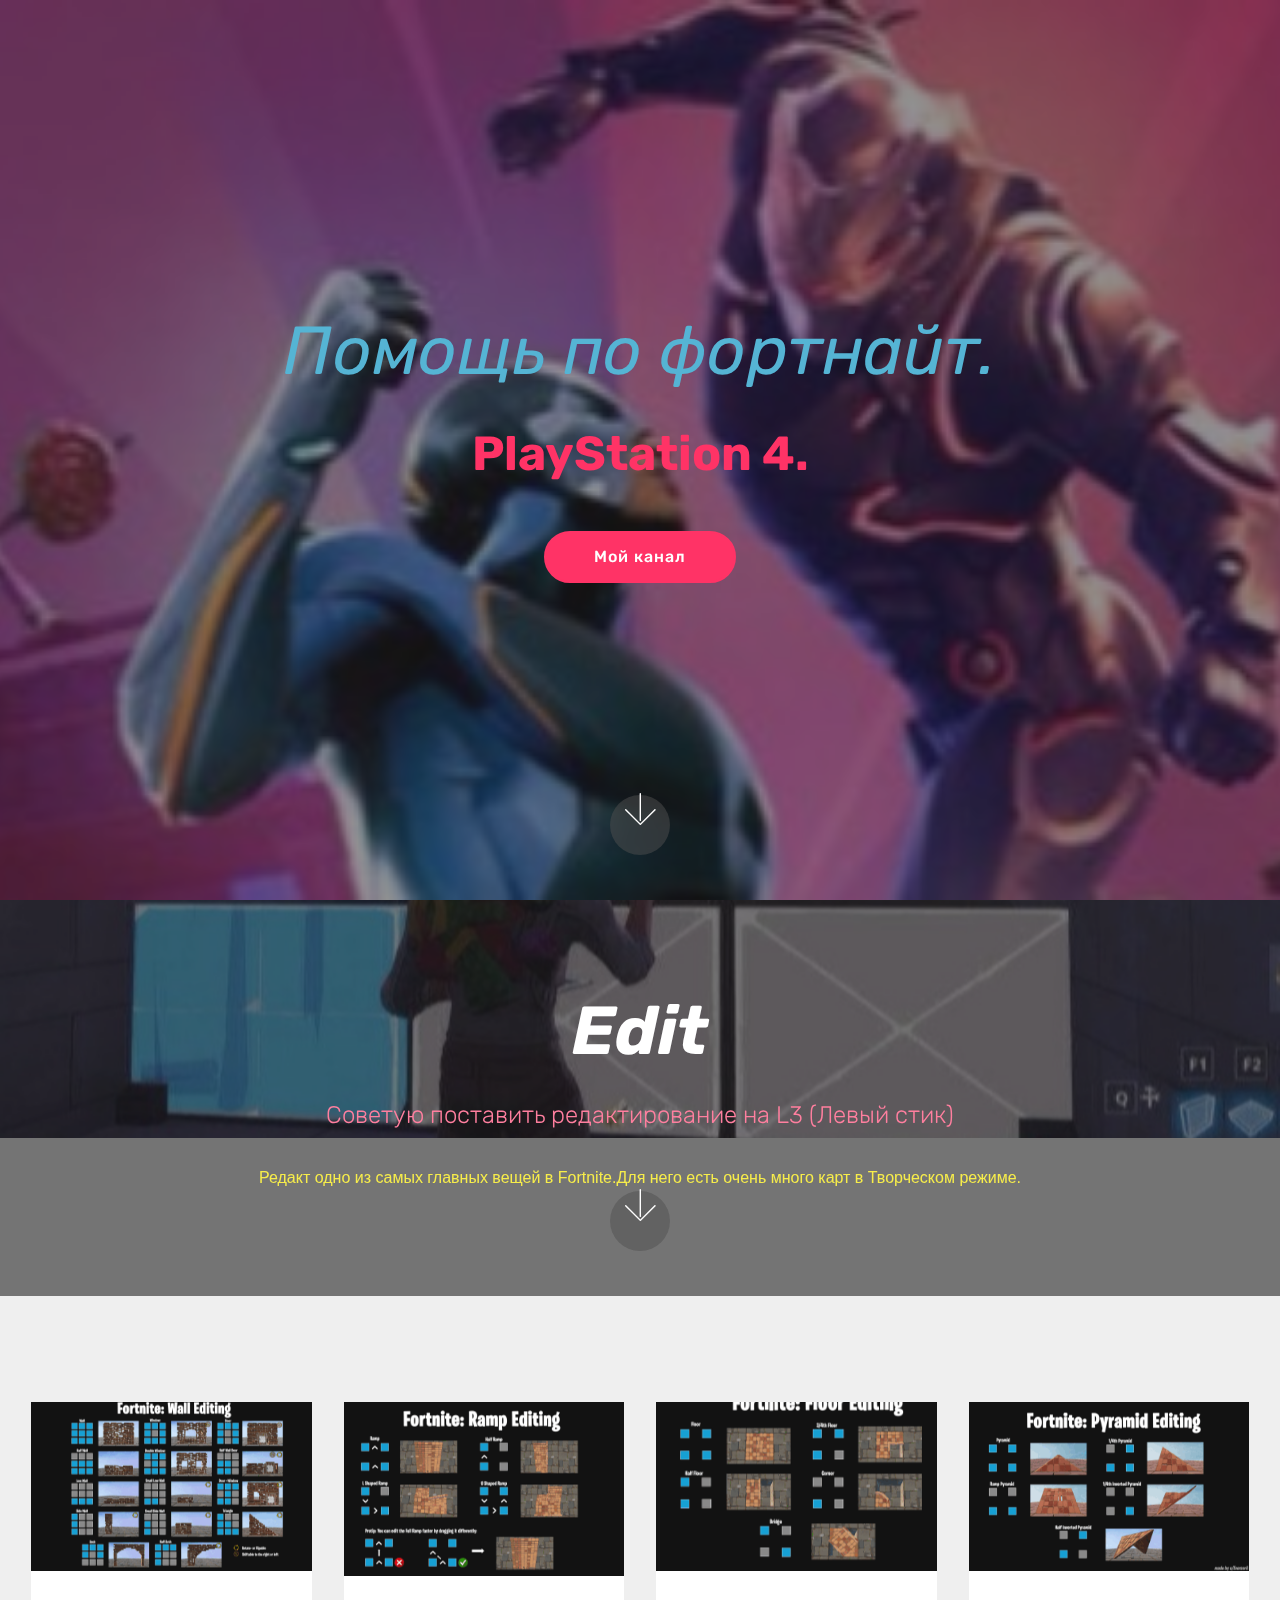
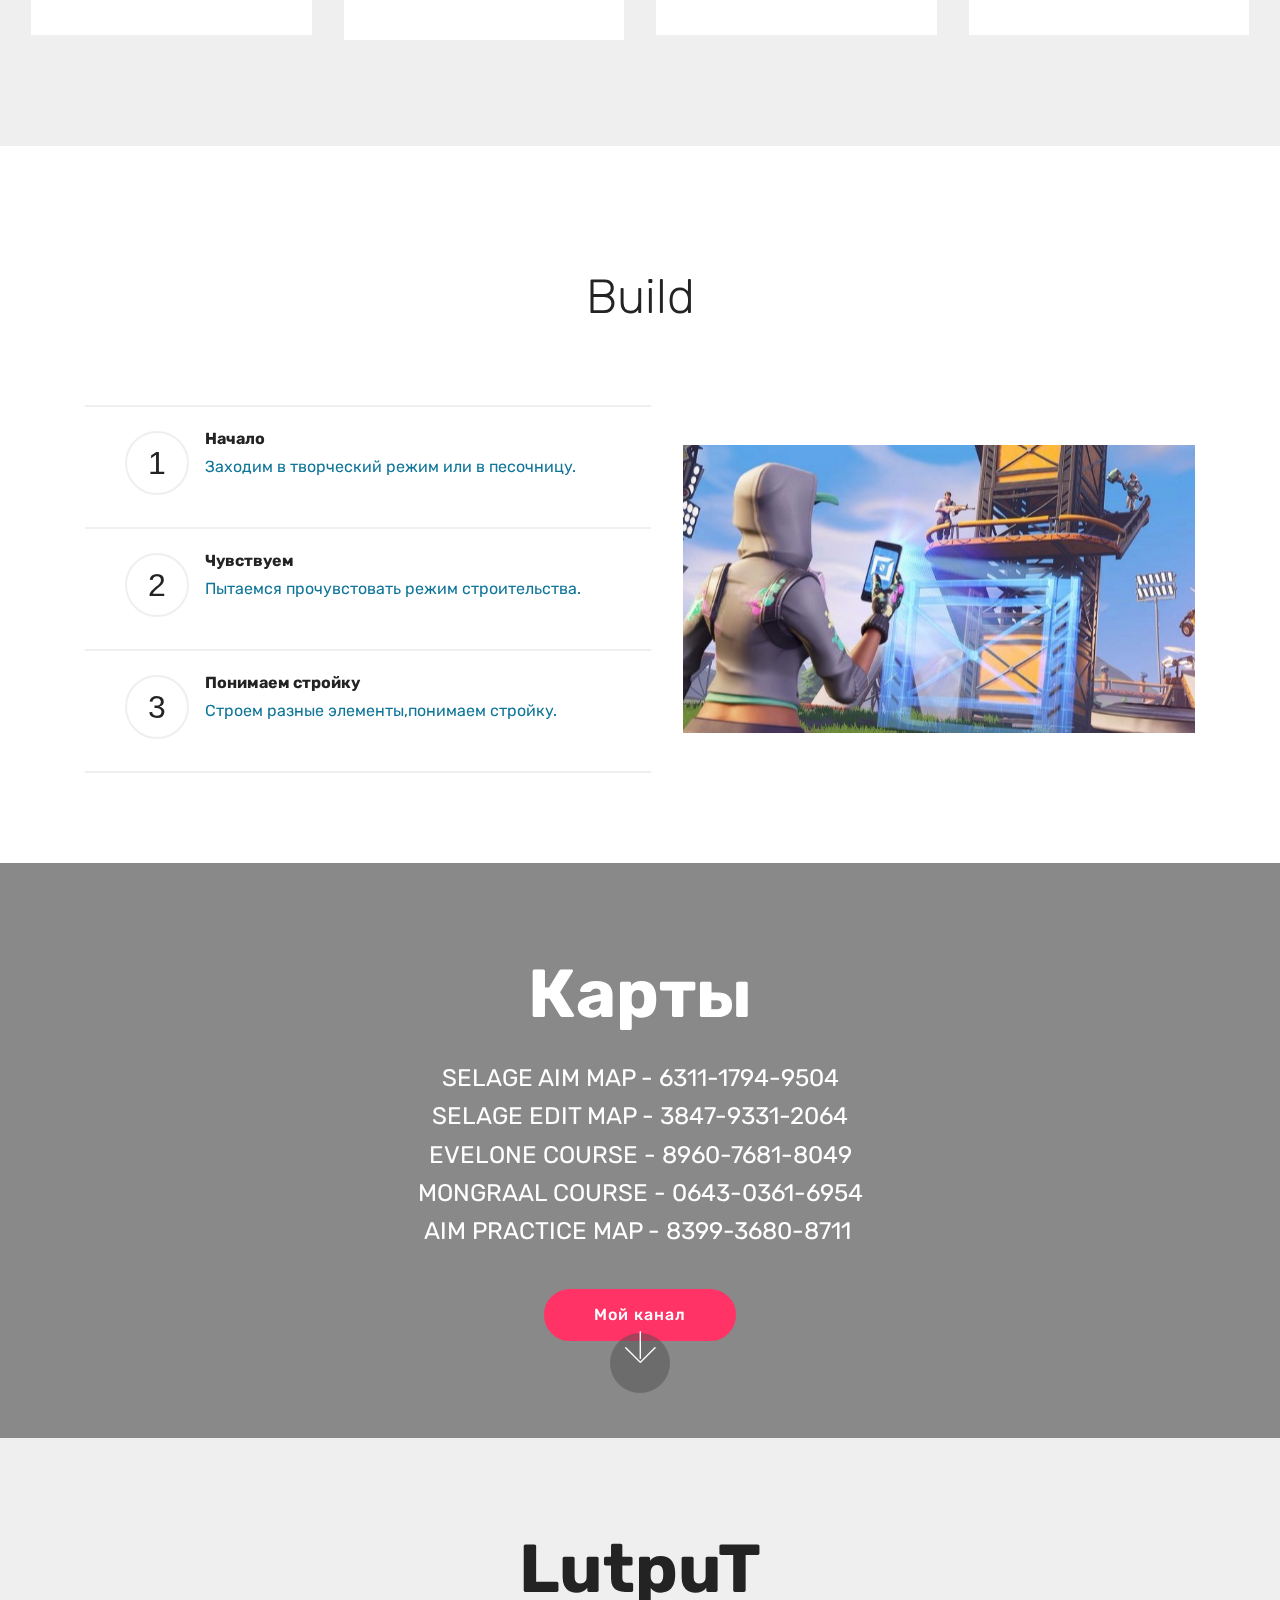
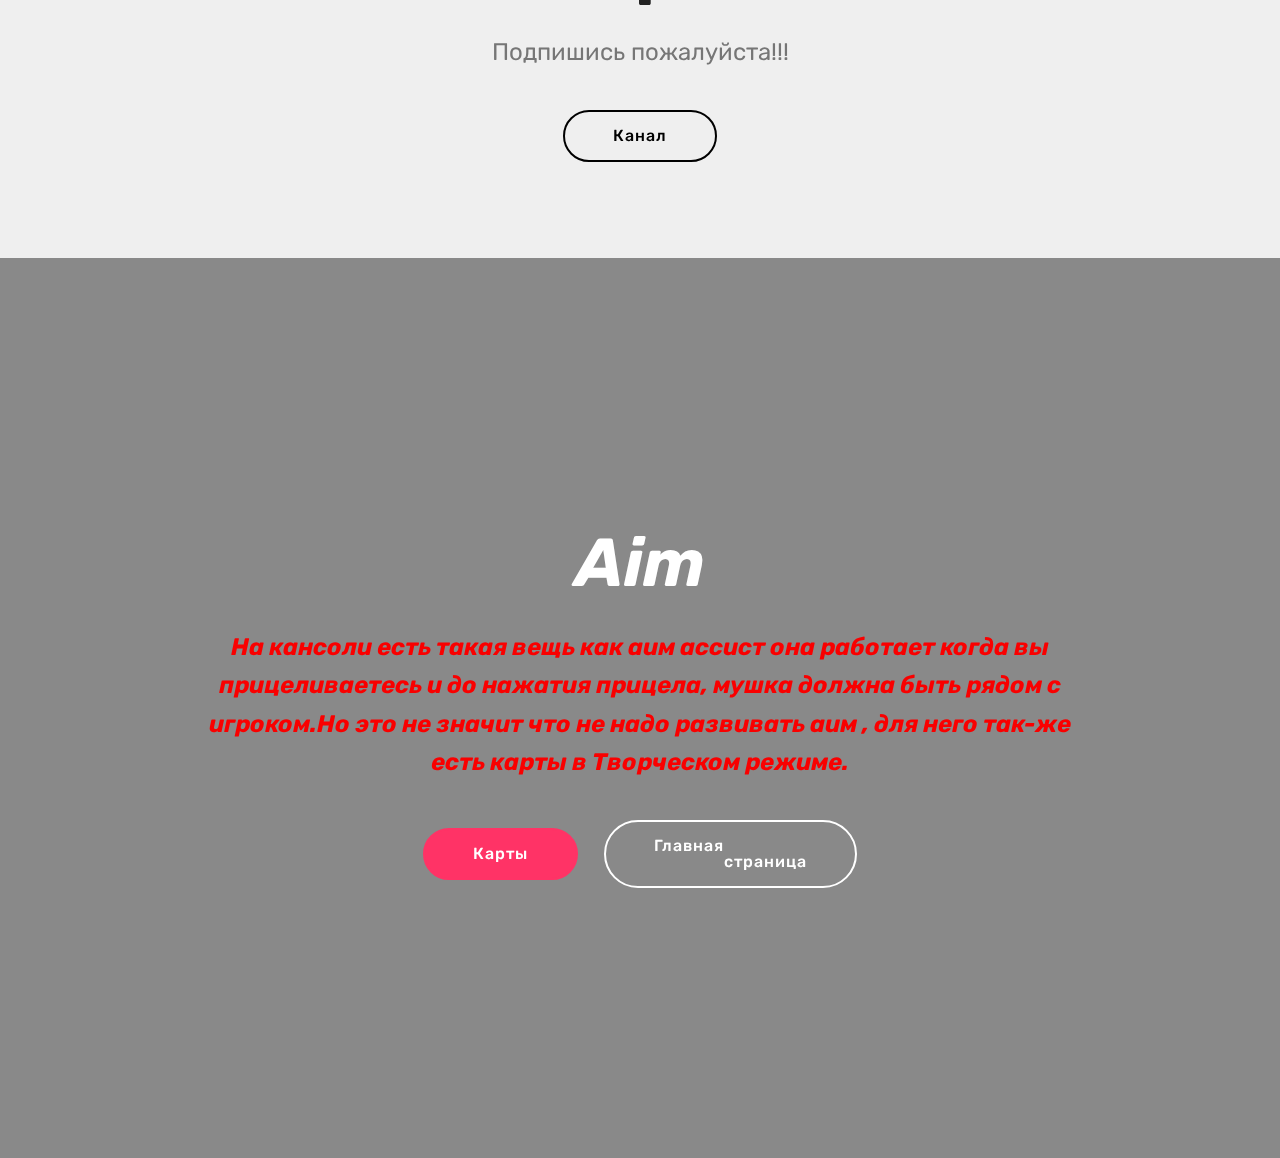
==== commit a467a940: "create github pages" ====
--- a/index.html
+++ b/index.html
@@ -6,16 +6,15 @@
   <meta http-equiv="X-UA-Compatible" content="IE=edge">
   <meta name="generator" content="Mobirise v4.10.6, mobirise.com">
   <meta name="viewport" content="width=device-width, initial-scale=1, minimum-scale=1">
-  <link rel="shortcut icon" href="assets/images/xynmxebt0ro-128x57-1.png" type="image/x-icon">
+  <link rel="shortcut icon" href="assets/images/logo4.png" type="image/x-icon">
   <meta name="description" content="">
   
-  <title>Home</title>
+  <title>Fortnite</title>
   <link rel="stylesheet" href="assets/web/assets/mobirise-icons/mobirise-icons.css">
   <link rel="stylesheet" href="assets/tether/tether.min.css">
   <link rel="stylesheet" href="assets/bootstrap/css/bootstrap.min.css">
   <link rel="stylesheet" href="assets/bootstrap/css/bootstrap-grid.min.css">
   <link rel="stylesheet" href="assets/bootstrap/css/bootstrap-reboot.min.css">
-  <link rel="stylesheet" href="assets/animatecss/animate.min.css">
   <link rel="stylesheet" href="assets/theme/css/style.css">
   <link rel="stylesheet" href="assets/mobirise/css/mbr-additional.css" type="text/css">
   
@@ -23,20 +22,19 @@
   
 </head>
 <body>
-  <section class="cid-qTkA127IK8 mbr-fullscreen mbr-parallax-background" id="header2-1">
-
-    
-
-    <div class="mbr-overlay" style="opacity: 0; background-color: rgb(118, 118, 118);"></div>
+  <section class="cid-rxNl9JFGCz mbr-fullscreen mbr-parallax-background" id="header2-0">
+
+    
+
+    <div class="mbr-overlay" style="opacity: 0.5; background-color: rgb(35, 35, 35);"></div>
 
     <div class="container align-center">
         <div class="row justify-content-md-center">
             <div class="mbr-white col-md-10">
-                <h1 class="mbr-section-title mbr-bold pb-3 mbr-fonts-style display-1"><em>Помощь по Fortnite.</em></h1>
-                
-                <p class="mbr-text pb-3 mbr-fonts-style display-5"><strong><em>Я играю с 2-ого Сезона на PlayStation.Этот сайт я создал для того что-бы научить новичков играть.</em></strong></p>
-                <div class="mbr-section-btn"><a class="btn btn-md btn-success-outline display-7" href="page3.html"><span class="mbri-target mbr-iconfont mbr-iconfont-btn"></span>Aim</a>
-                     <a class="btn btn-md btn-secondary-outline display-7" href="page2.html#header5-i"><span class="mbri-extension mbr-iconfont mbr-iconfont-btn"></span>Edit</a> <a class="btn btn-md btn-white-outline display-7" href="page1.html#counters4-a" target="_blank"><span class="mbri-website-theme mbr-iconfont mbr-iconfont-btn"></span>Build</a></div>
+                <h1 class="mbr-section-title mbr-bold pb-3 mbr-fonts-style display-1"><span style="font-weight: normal;"><em>Помощь по фортнайт.</em></span></h1>
+                
+                <p class="mbr-text pb-3 mbr-fonts-style display-2"><strong>PlayStation 4.</strong></p>
+                <div class="mbr-section-btn"><a class="btn btn-md btn-secondary display-4" href="https://www.youtube.com/channel/UCas-Vq4D6UA34WMCdAYnrjA/featured">Мой канал</a></div>
             </div>
         </div>
     </div>
@@ -47,33 +45,216 @@
     </div>
 </section>
 
-<section class="engine"><a href="https://mobirise.info/g">build a site</a></section><section class="carousel slide cid-rxCg6i2IRf" data-interval="false" id="slider2-5">
-
-    
-    <div class="container content-slider">
-        <div class="content-slider-wrap">
-            <div><div class="mbr-slider slide carousel" data-pause="true" data-keyboard="false" data-ride="false" data-interval="false"><ol class="carousel-indicators"><li data-app-prevent-settings="" data-target="#slider2-5" class=" active" data-slide-to="0"></li><li data-app-prevent-settings="" data-target="#slider2-5" data-slide-to="1"></li></ol><div class="carousel-inner" role="listbox"><div class="carousel-item slider-fullscreen-image active" data-bg-video-slide="false" style="background-image: url(assets/images/maxresdefault-1280x720.jpg);"><div class="container container-slide"><div class="image_wrapper"><div class="mbr-overlay"></div><img src="assets/images/maxresdefault-1280x720.jpg"><div class="carousel-caption justify-content-center"><div class="col-10 align-center"><p class="lead mbr-text mbr-fonts-style display-7"><strong><em>О творческом режиме-Epic games добавили Творческий режим в 7-ом сезоне.Я им очень силбно блогадарен за это , я думаю многие блогадарны им за это.Мой скилл повысился из-за творческого режима.Советую всем!!!</em></strong></p></div></div></div></div></div><div class="carousel-item slider-fullscreen-image" data-bg-video-slide="false" style="background-image: url(assets/images/unnamed-288x288.jpeg);"><div class="container container-slide"><div class="image_wrapper"><div class="mbr-overlay"></div><img src="assets/images/unnamed-288x288.jpeg"><div class="carousel-caption justify-content-center"><div class="col-10 align-center"><p class="lead mbr-text mbr-fonts-style display-7"><strong><em>У меня есть свой канал "LutpuT,, подписывайтесь!</em></strong></p></div></div></div></div></div></div><a data-app-prevent-settings="" class="carousel-control carousel-control-prev" role="button" data-slide="prev" href="#slider2-5"><span aria-hidden="true" class="mbri-left mbr-iconfont"></span><span class="sr-only">Previous</span></a><a data-app-prevent-settings="" class="carousel-control carousel-control-next" role="button" data-slide="next" href="#slider2-5"><span aria-hidden="true" class="mbri-right mbr-iconfont"></span><span class="sr-only">Next</span></a></div></div> 
-        </div>
-    </div>
-</section>
-
-<section class="mbr-section info1 cid-rxD9LId1D6" id="info1-r">
-
-    
-
-    <div class="mbr-overlay" style="opacity: 0.9; background-color: rgb(239, 239, 239);">
+<section class="engine"><a href="https://mobirise.info/k">how to develop your own website</a></section><section class="header5 cid-rxNsFFzVbu mbr-parallax-background" id="header5-4">
+
+    
+
+    <div class="mbr-overlay" style="opacity: 0.6; background-color: rgb(35, 35, 35);">
     </div>
     <div class="container">
-        <div class="row justify-content-center content-row">
-            <div class="media-container-column title col-12 col-lg-7 col-md-6">
-                
-                <h2 class="align-left mbr-bold mbr-fonts-style display-2">Создатель-Шиков Артем.</h2>
-            </div>
-            <div class="media-container-column col-12 col-lg-3 col-md-4">
-                
-            </div>
-        </div>
-    </div>
+        <div class="row justify-content-center">
+            <div class="mbr-white col-md-10">
+                <h1 class="mbr-section-title align-center pb-3 mbr-fonts-style display-1"><strong><em>Edit</em></strong></h1>
+                <p class="mbr-text align-center display-5 pb-3 mbr-fonts-style display-2">Советую поставить редактирование на L3 (Левый стик)</p><p></p><p>Редакт одно из самых главных вещей в Fortnite.Для него есть очень много карт в Творческом режиме.</p>
+                
+            </div>
+        </div>
+    </div>
+
+    <div class="mbr-arrow hidden-sm-down" aria-hidden="true">
+        <a href="#next">
+            <i class="mbri-down mbr-iconfont"></i>
+        </a>
+    </div>
+</section>
+
+<section class="features17 cid-rxNu6fUwLz" id="features17-6">
+    
+    
+
+    
+    <div class="container-fluid">
+        <div class="media-container-row">
+            <div class="card p-3 col-12 col-md-6 col-lg-3">
+                <div class="card-wrapper">
+                    <div class="card-img">
+                        <img src="assets/images/tg53vuzph2821-712x423.png" alt="Mobirise" title="">
+                    </div>
+                    <div class="card-box">
+                        
+                        
+                    </div>
+                </div>
+            </div>
+
+            <div class="card p-3 col-12 col-md-6 col-lg-3">
+                <div class="card-wrapper">
+                    <div class="card-img">
+                        <img src="assets/images/tg53vuzph2821-1-712x423.png" alt="Mobirise" title="">
+                    </div>
+                    <div class="card-box">
+                        
+                        
+                    </div>
+                </div>
+            </div>
+
+            <div class="card p-3 col-12 col-md-6 col-lg-3">
+                <div class="card-wrapper">
+                    <div class="card-img">
+                        <img src="assets/images/tg53vuzph2821-2-712x423.png" alt="Mobirise" title="">
+                    </div>
+                    <div class="card-box">
+                        
+                        
+                    </div>
+                </div>
+            </div>
+
+            <div class="card p-3 col-12 col-md-6 col-lg-3">
+                <div class="card-wrapper">
+                    <div class="card-img">
+                        <img src="assets/images/tg53vuzph2821-3-712x423.png" alt="Mobirise" title="">
+                    </div>
+                    <div class="card-box">
+                        
+                        
+                    </div>
+                </div>
+            </div>
+            
+            
+        </div>
+    </div>
+</section>
+
+<section class="counters4 counters cid-rxNvk7mtu1" id="counters4-7">
+
+    
+
+    
+
+    <div class="container pt-4 mt-2">
+        <h2 class="mbr-section-title pb-3 align-center mbr-fonts-style display-2">Build</h2>
+        <h3 class="mbr-section-subtitle pb-5 align-center mbr-fonts-style display-5"></h3>
+        <div class="media-container-row">
+            <div class="media-block m-auto" style="width: 49%;">
+                <div class="mbr-figure">
+                    <img src="assets/images/fghytr-1-902x507.jpeg" alt="" title="">
+                </div>
+            </div>
+            <div class="cards-block">
+                <div class="cards-container">
+                    <div class="card px-3 align-left col-12">
+                        <div class="panel-item p-4 d-flex align-items-start">
+                            <div class="card-img pr-3">
+                                <h3 class="img-text d-flex align-items-center justify-content-center">
+                                    1
+                                </h3>
+                            </div>
+                            <div class="card-text">
+                                <h4 class="mbr-content-title mbr-bold mbr-fonts-style display-7">Начало</h4>
+                                <p class="mbr-content-text mbr-fonts-style display-7">Заходим в творческий режим или в песочницу.</p>
+                            </div>
+                        </div>
+                    </div>
+                    <div class="card px-3 align-left col-12">
+                        <div class="panel-item p-4 d-flex align-items-start">
+                            <div class="card-img pr-3">
+                                <h3 class="img-text d-flex align-items-center justify-content-center">
+                                    2
+                                </h3>
+                            </div>
+                            <div class="card-text">
+                                <h4 class="mbr-content-title mbr-bold mbr-fonts-style display-7">Чувствуем</h4>
+                                <p class="mbr-content-text mbr-fonts-style display-7">Пытаемся прочувстовать режим строительства.</p>
+                            </div>
+                        </div>
+                    </div>
+                    <div class="card px-3 align-left col-12">
+                        <div class="panel-item p-4 d-flex align-items-start">
+                            <div class="card-img pr-3">
+                                <h3 class="img-text d-flex align-items-center justify-content-center">
+                                    3
+                                </h3>
+                            </div>
+                            <div class="card-text">
+                                <h4 class="mbr-content-title mbr-bold mbr-fonts-style display-7">Понимаем стройку</h4>
+                                <p class="mbr-content-text mbr-fonts-style display-7">Строем разные элементы,понимаем стройку.</p>
+                            </div>
+                        </div>
+                    </div>
+                    
+                </div>
+            </div>
+        </div>
+    </div>
+</section>
+
+<section class="cid-rxNvl4cUUI mbr-parallax-background" id="header2-8">
+
+    
+
+    <div class="mbr-overlay" style="opacity: 0.5; background-color: rgb(35, 35, 35);"></div>
+
+    <div class="container align-center">
+        <div class="row justify-content-md-center">
+            <div class="mbr-white col-md-10">
+                <h1 class="mbr-section-title mbr-bold pb-3 mbr-fonts-style display-1">Карты</h1>
+                
+                <p class="mbr-text pb-3 mbr-fonts-style display-5">SELAGE AIM MAP - 6311-1794-9504
+<br>SELAGE EDIT MAP - 3847-9331-2064
+<br>EVELONE COURSE - 8960-7681-8049
+<br>MONGRAAL COURSE - 0643-0361-6954
+<br>AIM PRACTICE MAP - 8399-3680-8711&nbsp;<br></p>
+                <div class="mbr-section-btn"><a class="btn btn-md btn-secondary display-4" href="https://www.youtube.com/channel/UCas-Vq4D6UA34WMCdAYnrjA/featured">Мой канал</a></div>
+            </div>
+        </div>
+    </div>
+    <div class="mbr-arrow hidden-sm-down" aria-hidden="true">
+        <a href="#next">
+            <i class="mbri-down mbr-iconfont"></i>
+        </a>
+    </div>
+</section>
+
+<section class="header1 cid-rxNvlLHHdP" id="header16-9">
+
+    
+
+    
+
+    <div class="container">
+        <div class="row justify-content-md-center">
+            <div class="col-md-10 align-center">
+                <h1 class="mbr-section-title mbr-bold pb-3 mbr-fonts-style display-1">LutpuT</h1>
+                
+                <p class="mbr-text pb-3 mbr-fonts-style display-5">Подпишись пожалуйста!!!</p>
+                <div class="mbr-section-btn"><a class="btn btn-md btn-black-outline display-4" href="https://www.youtube.com/channel/UCas-Vq4D6UA34WMCdAYnrjA/featured" target="_blank">Канал</a></div>
+            </div>
+        </div>
+    </div>
+
+</section>
+
+<section class="cid-rxNvDbCtBV mbr-fullscreen mbr-parallax-background" id="header2-a">
+
+    
+
+    <div class="mbr-overlay" style="opacity: 0.5; background-color: rgb(35, 35, 35);"></div>
+
+    <div class="container align-center">
+        <div class="row justify-content-md-center">
+            <div class="mbr-white col-md-10">
+                <h1 class="mbr-section-title mbr-bold pb-3 mbr-fonts-style display-1"><em>Aim</em></h1>
+                
+                <p class="mbr-text pb-3 mbr-fonts-style display-5"><strong><em>На кансоли есть такая вещь как аим ассист она работает когда вы прицеливаетесь и до нажатия прицела, мушка должна быть рядом с игроком.Но это не значит что не надо развивать аим , для него так-же есть карты в Творческом режиме.</em></strong></p>
+                <div class="mbr-section-btn"><a class="btn btn-md btn-secondary display-4" href="https://mobirise.co">Карты</a>
+                    <a class="btn btn-md btn-white-outline display-4" href="index.html#header2-1"><p>Главная</p><br>страница<br></a></div>
+            </div>
+        </div>
+    </div>
+    
 </section>
 
 
@@ -83,14 +264,9 @@
   <script src="assets/bootstrap/js/bootstrap.min.js"></script>
   <script src="assets/smoothscroll/smooth-scroll.js"></script>
   <script src="assets/parallax/jarallax.min.js"></script>
-  <script src="assets/bootstrapcarouselswipe/bootstrap-carousel-swipe.js"></script>
-  <script src="assets/ytplayer/jquery.mb.ytplayer.min.js"></script>
-  <script src="assets/vimeoplayer/jquery.mb.vimeo_player.js"></script>
   <script src="assets/viewportchecker/jquery.viewportchecker.js"></script>
   <script src="assets/theme/js/script.js"></script>
-  <script src="assets/slidervideo/script.js"></script>
-  
-  
-  <input name="animation" type="hidden">
-  </body>
+  
+  
+</body>
 </html>--- a/assets/mobirise/css/mbr-additional.css
+++ b/assets/mobirise/css/mbr-additional.css
@@ -1413,333 +1413,89 @@
   background: #ff3366 !important;
   box-shadow: none !important;
 }
-.cid-qTkA127IK8 {
-  background-image: url("../../../assets/images/fo-1021x512.jpeg");
-}
-.cid-qTkA127IK8 H1 {
-  text-align: left;
-  color: #cc2952;
-}
-.cid-qTkA127IK8 .mbr-text,
-.cid-qTkA127IK8 .mbr-section-btn {
-  color: #2be0cf;
-}
-.cid-rxCg6i2IRf {
-  padding-top: 45px;
-  padding-bottom: 45px;
-  background-color: #ffffff;
-}
-.cid-rxCg6i2IRf .content-slider {
-  display: -webkit-flex;
-  justify-content: center;
-  -webkit-justify-content: center;
-}
-.cid-rxCg6i2IRf .modal-body .close {
-  background: #1b1b1b;
-}
-.cid-rxCg6i2IRf .modal-body .close span {
-  font-style: normal;
-}
-.cid-rxCg6i2IRf .carousel-inner > .active,
-.cid-rxCg6i2IRf .carousel-inner > .next,
-.cid-rxCg6i2IRf .carousel-inner > .prev {
-  display: -webkit-flex;
-}
-.cid-rxCg6i2IRf .carousel-control .icon-next,
-.cid-rxCg6i2IRf .carousel-control .icon-prev {
-  margin-top: -18px;
-  font-size: 40px;
-  line-height: 27px;
-}
-.cid-rxCg6i2IRf .carousel-control:hover {
-  background: #1b1b1b;
-  color: #fff;
-  opacity: 1;
-}
-@media (max-width: 767px) {
-  .cid-rxCg6i2IRf .container .carousel-control {
-    margin-bottom: 0;
-  }
-  .cid-rxCg6i2IRf .content-slider-wrap {
-    width: 100%!important;
-  }
-}
-.cid-rxCg6i2IRf .boxed-slider {
-  position: relative;
-  padding: 93px 0;
-}
-.cid-rxCg6i2IRf .boxed-slider > div {
-  position: relative;
-}
-.cid-rxCg6i2IRf .container img {
-  width: 100%;
-}
-.cid-rxCg6i2IRf .container img + .row {
-  position: absolute;
-  top: 50%;
-  left: 0;
-  right: 0;
-  -webkit-transform: translateY(-50%);
-  -moz-transform: translateY(-50%);
-  transform: translateY(-50%);
-  z-index: 2;
-}
-.cid-rxCg6i2IRf .mbr-section {
-  padding: 0;
-  background-attachment: scroll;
-}
-.cid-rxCg6i2IRf .mbr-table-cell {
-  padding: 0;
-}
-.cid-rxCg6i2IRf .container .carousel-indicators {
-  margin-bottom: 3px;
-}
-.cid-rxCg6i2IRf .carousel-caption {
-  top: 50%;
-  right: 0;
-  bottom: auto;
-  left: 0;
-  display: -webkit-flex;
-  align-items: center;
-  -webkit-transform: translateY(-50%);
-  transform: translateY(-50%);
-  -webkit-align-items: center;
-}
-.cid-rxCg6i2IRf .mbr-overlay {
-  z-index: 1;
-}
-.cid-rxCg6i2IRf .container-slide.container {
-  width: 100%;
-  min-height: 100vh;
-  padding: 0;
-}
-.cid-rxCg6i2IRf .carousel-item {
-  background-position: 50% 50%;
-  background-repeat: no-repeat;
-  background-size: cover;
-  -o-transition: -o-transform 0.6s ease-in-out;
-  -webkit-transition: -webkit-transform 0.6s ease-in-out;
-  transition: transform 0.6s ease-in-out, -webkit-transform 0.6s ease-in-out, -o-transform 0.6s ease-in-out;
-  -webkit-backface-visibility: hidden;
-  backface-visibility: hidden;
-  -webkit-perspective: 1000px;
-  perspective: 1000px;
-}
-@media (max-width: 576px) {
-  .cid-rxCg6i2IRf .carousel-item .container {
-    width: 100%;
-  }
-}
-.cid-rxCg6i2IRf .carousel-item-next.carousel-item-left,
-.cid-rxCg6i2IRf .carousel-item-prev.carousel-item-right {
-  -webkit-transform: translate3d(0, 0, 0);
-  transform: translate3d(0, 0, 0);
-}
-.cid-rxCg6i2IRf .active.carousel-item-right,
-.cid-rxCg6i2IRf .carousel-item-next {
-  -webkit-transform: translate3d(100%, 0, 0);
-  transform: translate3d(100%, 0, 0);
-}
-.cid-rxCg6i2IRf .active.carousel-item-left,
-.cid-rxCg6i2IRf .carousel-item-prev {
-  -webkit-transform: translate3d(-100%, 0, 0);
-  transform: translate3d(-100%, 0, 0);
-}
-.cid-rxCg6i2IRf .mbr-slider .carousel-control {
-  top: 50%;
-  width: 50px;
-  height: 50px;
-  margin-top: -1.5rem;
-  font-size: 35px;
-  background-color: rgba(0, 0, 0, 0.5);
-  border: 2px solid #fff;
-  border-radius: 50%;
-  transition: all .3s;
-}
-.cid-rxCg6i2IRf .mbr-slider .carousel-control.carousel-control-prev {
-  left: 0;
-  margin-left: 2.5rem;
-}
-.cid-rxCg6i2IRf .mbr-slider .carousel-control.carousel-control-next {
-  right: 0;
-  margin-right: 2.5rem;
-}
-.cid-rxCg6i2IRf .mbr-slider .carousel-control .mbr-iconfont {
-  font-size: 1.5rem;
-}
-@media (max-width: 767px) {
-  .cid-rxCg6i2IRf .mbr-slider .carousel-control {
-    top: auto;
-    bottom: 1rem;
-  }
-}
-.cid-rxCg6i2IRf .mbr-slider .carousel-indicators {
-  position: absolute;
-  bottom: 0;
-  margin-bottom: 1.5rem !important;
-}
-.cid-rxCg6i2IRf .mbr-slider .carousel-indicators li {
-  max-width: 15px;
-  height: 15px;
-  width: 15px;
-  max-height: 15px;
-  margin: 3px;
-  background-color: rgba(0, 0, 0, 0.5);
-  border: 2px solid #fff;
-  border-radius: 50%;
-  opacity: .5;
-  transition: all .3s;
-}
-.cid-rxCg6i2IRf .mbr-slider .carousel-indicators li.active,
-.cid-rxCg6i2IRf .mbr-slider .carousel-indicators li:hover {
-  opacity: .9;
-}
-.cid-rxCg6i2IRf .mbr-slider .carousel-indicators li::after,
-.cid-rxCg6i2IRf .mbr-slider .carousel-indicators li::before {
-  content: none;
-}
-.cid-rxCg6i2IRf .mbr-slider .carousel-indicators.ie-fix {
-  left: 50%;
-  display: block;
-  width: 60%;
-  margin-left: -30%;
+.cid-rxNl9JFGCz {
+  background-image: url("../../../assets/images/xynmxebt0ro-2-537x240.jpeg");
+}
+.cid-rxNl9JFGCz H1 {
+  color: #55b4d4;
+}
+.cid-rxNl9JFGCz .mbr-text,
+.cid-rxNl9JFGCz .mbr-section-btn {
+  color: #ff3366;
   text-align: center;
 }
-@media (max-width: 576px) {
-  .cid-rxCg6i2IRf .mbr-slider .carousel-indicators {
-    display: none !important;
-  }
-}
-.cid-rxCg6i2IRf .mbr-slider > .container img {
-  width: 100%;
-}
-.cid-rxCg6i2IRf .mbr-slider > .container img + .row {
-  position: absolute;
-  top: 50%;
-  right: 0;
-  left: 0;
-  z-index: 2;
-  -moz-transform: translateY(-50%);
-  -webkit-transform: translateY(-50%);
-  transform: translateY(-50%);
-}
-.cid-rxCg6i2IRf .mbr-slider > .container .carousel-indicators {
-  margin-bottom: 3px;
-}
-@media (max-width: 576px) {
-  .cid-rxCg6i2IRf .mbr-slider > .container .carousel-control {
-    margin-bottom: 0;
-  }
-}
-.cid-rxCg6i2IRf .mbr-slider .mbr-section {
-  padding: 0;
-  background-attachment: scroll;
-}
-.cid-rxCg6i2IRf .mbr-slider .mbr-table-cell {
-  padding: 0;
-}
-.cid-rxCg6i2IRf .carousel-item .container.container-slide {
-  position: initial;
-  width: auto;
-  min-height: 0;
-}
-.cid-rxCg6i2IRf .full-screen .slider-fullscreen-image {
-  min-height: 100vh;
-  background-repeat: no-repeat;
-  background-position: 50% 50%;
-  background-size: cover;
-}
-.cid-rxCg6i2IRf .full-screen .slider-fullscreen-image.active {
-  display: -o-flex;
-}
-.cid-rxCg6i2IRf .full-screen .container {
-  width: auto;
-  padding-right: 0;
-  padding-left: 0;
-}
-.cid-rxCg6i2IRf .full-screen .carousel-item .container.container-slide {
-  width: 100%;
-  min-height: 100vh;
-  padding: 0;
-}
-.cid-rxCg6i2IRf .full-screen .carousel-item .container.container-slide img {
-  display: none;
-}
-.cid-rxCg6i2IRf .mbr-background-video-preview {
-  position: absolute;
-  top: 0;
-  right: 0;
-  bottom: 0;
-  left: 0;
-}
-.cid-rxCg6i2IRf .mbr-overlay ~ .container-slide {
-  z-index: auto;
-}
-.cid-rxCg6i2IRf .mbr-slider.slide .container {
-  overflow: hidden;
-  padding: 0;
-}
-.cid-rxCg6i2IRf .carousel-inner {
-  height: 100%;
-}
-.cid-rxCg6i2IRf .slider-fullscreen-image {
-  height: 100%;
-  background: transparent !important;
-}
-.cid-rxCg6i2IRf .image_wrapper {
-  height: 400px;
-  width: 100%;
-  position: relative;
-  display: inline-block;
-}
-.cid-rxCg6i2IRf .image_wrapper img {
-  width: auto !important;
-  height: 100%;
-}
-.cid-rxCg6i2IRf .carousel-item .container-slide {
-  text-align: center;
-}
-.cid-rxCg6i2IRf .content-slider-wrap {
-  width: 66%;
-}
-.cid-rxCg6i2IRf P {
-  color: #ff3366;
-  text-align: left;
-}
-.cid-rxD9LId1D6 {
+.cid-rxNsFFzVbu {
   padding-top: 90px;
   padding-bottom: 90px;
-  background-image: url("../../../assets/images/background8.jpg");
-}
-.cid-rxD9LId1D6 .mbr-section-subtitle {
+  background-image: url("../../../assets/images/fortnite-creative-codes-edit-course-2-900x507.jpeg");
+}
+.cid-rxNsFFzVbu .mbr-text,
+.cid-rxNsFFzVbu .mbr-section-btn {
+  color: #ff7f9f;
+}
+.cid-rxNsFFzVbu P {
+  color: #f7ed4a;
+  text-align: center;
+}
+.cid-rxNu6fUwLz {
+  padding-top: 90px;
+  padding-bottom: 90px;
+  background-color: #efefef;
+}
+.cid-rxNu6fUwLz .card-img {
+  background-color: #fff;
+}
+.cid-rxNu6fUwLz .card-box {
+  padding: 2rem;
+  background-color: #ffffff;
+}
+.cid-rxNu6fUwLz h4 {
+  font-weight: 500;
+  margin-bottom: 0;
+  text-align: left;
+}
+.cid-rxNu6fUwLz p {
+  text-align: left;
+}
+.cid-rxNu6fUwLz .mbr-text {
   color: #767676;
 }
-.cid-rxD9LId1D6 .btn {
-  margin: 0 0 .5rem 0;
-}
-.cid-rxD9LId1D6 .content-row {
-  flex-direction: row-reverse;
-  -webkit-flex-direction: row-reverse;
-}
-.cid-rxCtTCNYGX {
+.cid-rxNu6fUwLz .card-wrapper {
+  height: 100%;
+  box-shadow: 0px 0px 0px 0px rgba(0, 0, 0, 0);
+  transition: box-shadow 0.3s;
+}
+.cid-rxNu6fUwLz .card-wrapper:hover {
+  box-shadow: 0px 0px 30px 0px rgba(0, 0, 0, 0.05);
+  transition: box-shadow 0.3s;
+}
+@media (min-width: 992px) {
+  .cid-rxNu6fUwLz .my-col {
+    flex: 0 0 20%;
+    max-width: 20%;
+    padding: 15px;
+    -webkit-flex: 0 0 20%;
+  }
+}
+.cid-rxNvk7mtu1 {
   padding-top: 90px;
   padding-bottom: 90px;
   background-color: #ffffff;
 }
-.cid-rxCtTCNYGX .mbr-section-subtitle {
+.cid-rxNvk7mtu1 .mbr-section-subtitle {
   color: #767676;
   font-weight: 300;
 }
-.cid-rxCtTCNYGX .mbr-content-text {
+.cid-rxNvk7mtu1 .mbr-content-text {
   color: #0f7699;
   margin-bottom: 0;
 }
-.cid-rxCtTCNYGX .card {
+.cid-rxNvk7mtu1 .card {
   word-wrap: break-word;
   flex-shrink: 0;
   -webkit-flex-shrink: 0;
 }
-.cid-rxCtTCNYGX .img-text {
+.cid-rxNvk7mtu1 .img-text {
   width: 64px;
   height: 64px;
   font-size: 32px;
@@ -1747,22 +1503,22 @@
   border-radius: 50%;
 }
 @media (max-width: 991px) {
-  .cid-rxCtTCNYGX .img-text {
+  .cid-rxNvk7mtu1 .img-text {
     width: 48px;
     height: 48px;
     font-size: 24px;
   }
 }
 @media (min-width: 992px) {
-  .cid-rxCtTCNYGX .cards-block {
+  .cid-rxNvk7mtu1 .cards-block {
     border-top: 2px solid #efefef;
   }
 }
-.cid-rxCtTCNYGX .cards-block .card {
+.cid-rxNvk7mtu1 .cards-block .card {
   border-bottom: 2px solid #efefef;
   border-radius: 0;
 }
-.cid-rxCtTCNYGX .cards-container {
+.cid-rxNvk7mtu1 .cards-container {
   display: flex;
   -webkit-flex-direction: row;
   flex-direction: row;
@@ -1772,124 +1528,48 @@
   justify-content: center;
   word-break: break-word;
 }
-.cid-rxCtTCNYGX .media-block {
+.cid-rxNvk7mtu1 .media-block {
   flex-shrink: 0;
   -webkit-flex-shrink: 0;
 }
 @media (min-width: 992px) {
-  .cid-rxCtTCNYGX .media-block {
+  .cid-rxNvk7mtu1 .media-block {
     padding-left: 2rem;
   }
 }
-.cid-rxCtTCNYGX .cards-block {
+.cid-rxNvk7mtu1 .cards-block {
   flex-basis: 100%;
   -webkit-flex-basis: 100%;
 }
 @media (max-width: 991px) {
-  .cid-rxCtTCNYGX .media-block {
+  .cid-rxNvk7mtu1 .media-block {
     flex-basis: 100%;
     -webkit-flex-basis: 100%;
     padding-left: 0;
     padding-bottom: 2rem;
   }
 }
-.cid-rxCtTCNYGX .media-container-row {
+.cid-rxNvk7mtu1 .media-container-row {
   -webkit-flex-direction: row-reverse;
   flex-direction: row-reverse;
 }
-.cid-rxCuz97xmQ {
+.cid-rxNvl4cUUI {
+  padding-top: 90px;
+  padding-bottom: 90px;
+  background-image: url("../../../assets/images/background4.jpg");
+}
+.cid-rxNvlLHHdP {
   padding-top: 90px;
   padding-bottom: 90px;
   background-color: #efefef;
 }
-.cid-rxCuz97xmQ P {
+.cid-rxNvlLHHdP P {
   color: #767676;
 }
-.cid-rxCQaisG5t {
-  padding-top: 90px;
-  padding-bottom: 90px;
-  background: linear-gradient(45deg, #55b4d4, #073b4c);
-}
-.cid-rxCDqpMSCw {
-  background-image: url("../../../assets/images/fortnite-creative-codes-edit-course-900x507.jpeg");
-}
-.cid-rxCDqpMSCw .mbr-text,
-.cid-rxCDqpMSCw .mbr-section-btn {
-  color: #07ff37;
-}
-.cid-rxCDqpMSCw H1 {
+.cid-rxNvDbCtBV {
+  background-image: url("../../../assets/images/xynmxebt0ro-1-537x240.jpeg");
+}
+.cid-rxNvDbCtBV .mbr-text,
+.cid-rxNvDbCtBV .mbr-section-btn {
   color: #f90000;
 }
-.cid-rxCHlIFupr {
-  padding-top: 30px;
-  padding-bottom: 15px;
-  background-color: #ffffff;
-}
-.cid-rxCHlIFupr .line {
-  background-color: #149dcc;
-  color: #149dcc;
-  align: center;
-  height: 2px;
-  margin: 0 auto;
-}
-.cid-rxCHlIFupr .section-text {
-  padding: 2rem 0;
-}
-.cid-rxCHlIFupr .inner-container {
-  margin: 0 auto;
-}
-@media (max-width: 768px) {
-  .cid-rxCHlIFupr .inner-container {
-    width: 100% !important;
-  }
-}
-.cid-rxCHEuyGxd {
-  padding-top: 90px;
-  padding-bottom: 90px;
-  background-color: #efefef;
-}
-.cid-rxCHEuyGxd .card-img {
-  background-color: #fff;
-}
-.cid-rxCHEuyGxd .card-box {
-  padding: 2rem;
-  background-color: #ffffff;
-}
-.cid-rxCHEuyGxd h4 {
-  font-weight: 500;
-  margin-bottom: 0;
-  text-align: left;
-}
-.cid-rxCHEuyGxd p {
-  text-align: left;
-}
-.cid-rxCHEuyGxd .mbr-text {
-  color: #767676;
-}
-.cid-rxCHEuyGxd .card-wrapper {
-  height: 100%;
-  box-shadow: 0px 0px 0px 0px rgba(0, 0, 0, 0);
-  transition: box-shadow 0.3s;
-}
-.cid-rxCHEuyGxd .card-wrapper:hover {
-  box-shadow: 0px 0px 30px 0px rgba(0, 0, 0, 0.05);
-  transition: box-shadow 0.3s;
-}
-@media (min-width: 992px) {
-  .cid-rxCHEuyGxd .my-col {
-    flex: 0 0 20%;
-    max-width: 20%;
-    padding: 15px;
-    -webkit-flex: 0 0 20%;
-  }
-}
-.cid-rxCRLXRoG4 {
-  background-image: url("../../../assets/images/xynmxebt0ro-537x240.jpeg");
-}
-.cid-rxCRLXRoG4 .mbr-text,
-.cid-rxCRLXRoG4 .mbr-section-btn {
-  color: #f90000;
-}
-.cid-rxD1Bn3oze {
-  background-image: url("../../../assets/images/background4.jpg");
-}
